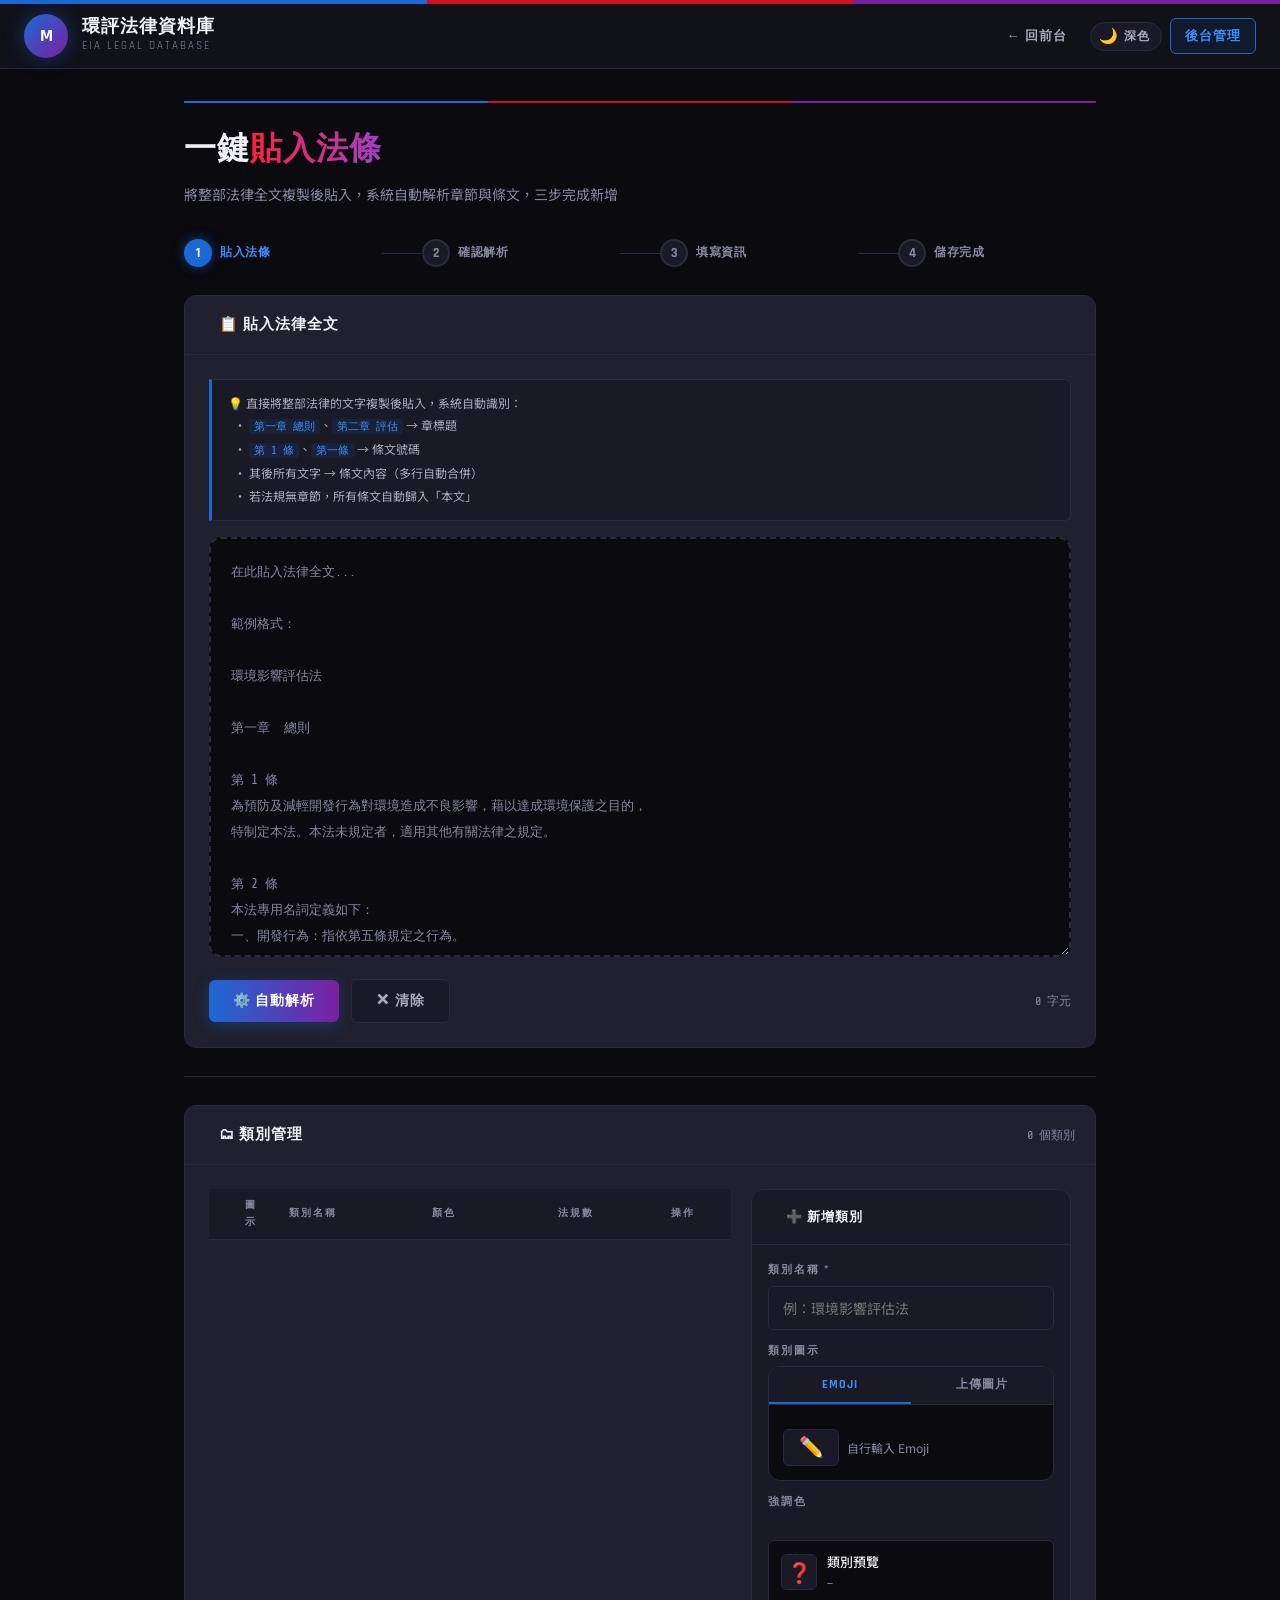
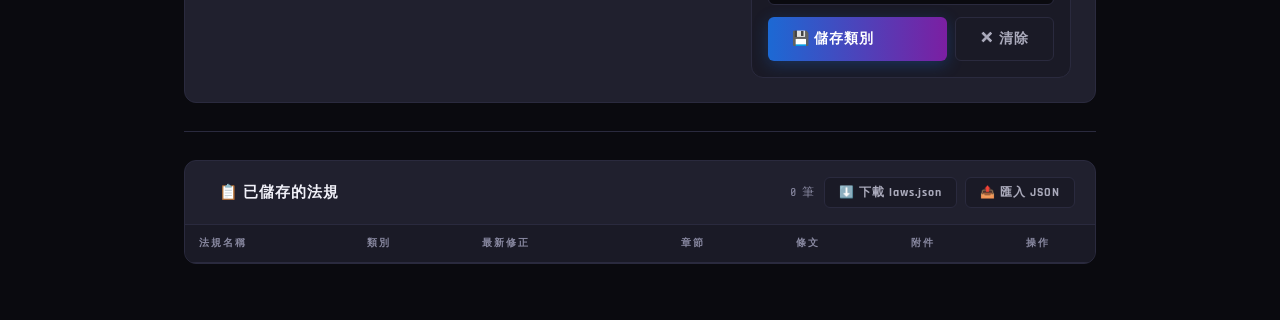
==== admin.html @ 0a5c78fb "Update admin.html" ====
<!DOCTYPE html>
<html lang="zh-TW">
<head>
  <meta charset="UTF-8" />
  <meta name="viewport" content="width=device-width, initial-scale=1.0" />
  <title>後台管理 | 環評法律資料庫</title>
  <link rel="stylesheet" href="style.css" />
  <style>
    .paste-zone textarea {
      width: 100%;
      min-height: 420px;
      background: var(--m-black);
      border: 2px dashed var(--m-border);
      border-radius: var(--radius-lg);
      padding: 20px;
      color: var(--m-white);
      font-family: var(--font-mono);
      font-size: 13px;
      line-height: 1.8;
      resize: vertical;
      outline: none;
      transition: border-color 0.2s, box-shadow 0.2s;
    }
    .paste-zone textarea:focus {
      border-color: var(--m-blue);
      border-style: solid;
      box-shadow: 0 0 0 4px rgba(28,105,212,0.1);
    }
    .paste-zone textarea::placeholder { color: var(--m-grey); line-height: 2; }

    .parse-preview {
      background: var(--m-black);
      border: 1px solid var(--m-border);
      border-radius: var(--radius-lg);
      overflow: hidden;
    }
    .preview-header {
      background: var(--m-surface);
      padding: 12px 18px;
      display: flex;
      align-items: center;
      gap: 10px;
      border-bottom: 1px solid var(--m-border);
      flex-wrap: wrap;
    }
    .preview-title {
      font-family: var(--font-display);
      font-size: 13px;
      font-weight: 700;
      letter-spacing: 1px;
      text-transform: uppercase;
      color: var(--m-grey);
    }
    .preview-stats {
      display: flex;
      gap: 16px;
      margin-left: auto;
      font-family: var(--font-mono);
      font-size: 11px;
    }
    .preview-stat { display: flex; align-items: center; gap: 5px; color: var(--m-grey); }
    .preview-stat strong { color: var(--m-white); }
    .preview-body { max-height: 480px; overflow-y: auto; padding: 16px 18px; }
    .preview-chapter { margin-bottom: 20px; }
    .preview-chapter-title {
      font-family: var(--font-display);
      font-size: 13px;
      font-weight: 700;
      color: var(--m-blue-lt);
      letter-spacing: 1px;
      margin-bottom: 10px;
      display: flex;
      align-items: center;
      gap: 8px;
    }
    .preview-chapter-title::after { content:''; flex:1; height:1px; background:var(--m-border); }
    .preview-article {
      display: flex;
      gap: 10px;
      padding: 8px 12px;
      border-radius: var(--radius);
      margin-bottom: 4px;
      background: var(--m-surface);
      border: 1px solid var(--m-border);
    }
    .preview-art-num {
      font-family: var(--font-mono);
      font-size: 11px;
      color: var(--m-blue-lt);
      min-width: 60px;
      padding-top: 2px;
      flex-shrink: 0;
    }
    .preview-art-content {
      font-size: 12px;
      color: var(--m-grey-lt);
      line-height: 1.7;
      white-space: pre-line;
      display: -webkit-box;
      -webkit-line-clamp: 3;
      -webkit-box-orient: vertical;
      overflow: hidden;
    }

    /* Steps */
    .step-indicator { display:flex; align-items:center; margin-bottom:28px; }
    .step { display:flex; align-items:center; gap:8px; flex:1; }
    .step-num {
      width:28px; height:28px; border-radius:50%;
      background:var(--m-surface); border:2px solid var(--m-border);
      display:flex; align-items:center; justify-content:center;
      font-family:var(--font-display); font-size:13px; font-weight:700;
      color:var(--m-grey); flex-shrink:0; transition:all 0.2s;
    }
    .step.active .step-num { background:var(--m-blue); border-color:var(--m-blue); color:#fff; box-shadow:0 0 12px rgba(28,105,212,0.5); }
    .step.done   .step-num { background:rgba(28,212,80,0.15); border-color:#30E060; color:#30E060; }
    .step-label  { font-family:var(--font-display); font-size:12px; font-weight:600; color:var(--m-grey); letter-spacing:0.5px; }
    .step.active .step-label { color:var(--m-blue-lt); }
    .step.done   .step-label { color:#30E060; }
    .step-line   { flex:1; height:1px; background:var(--m-border); max-width:40px; }

    /* Meta form grid */
    .meta-grid { display:grid; grid-template-columns:1fr 1fr 1fr; gap:14px; margin-bottom:14px; }
    .meta-grid-2 { display:grid; grid-template-columns:2fr 1fr; gap:14px; margin-bottom:18px; }

    /* Parse hint */
    .parse-hint {
      background:var(--m-surface);
      border:1px solid var(--m-border);
      border-left:3px solid var(--m-blue);
      border-radius: 0 var(--radius) var(--radius) 0;
      padding:12px 16px;
      font-size:12px;
      color:var(--m-grey-lt);
      line-height:1.9;
      margin-bottom:16px;
    }
    .parse-hint code {
      font-family:var(--font-mono);
      color:var(--m-blue-lt);
      background:rgba(28,105,212,0.1);
      padding:1px 5px; border-radius:3px; font-size:11px;
    }
    .action-row { display:flex; align-items:center; gap:12px; margin-top:16px; flex-wrap:wrap; }
    .divider { height:1px; background:var(--m-border); margin:28px 0; }

    /* Laws table */
    .laws-table { width:100%; border-collapse:collapse; }
    .laws-table th {
      font-family:var(--font-display); font-size:10px; font-weight:700;
      letter-spacing:2px; text-transform:uppercase; color:var(--m-grey);
      padding:10px 14px; text-align:left;
      border-bottom:1px solid var(--m-border); background:var(--m-surface);
    }
    .laws-table td { padding:12px 14px; border-bottom:1px solid var(--m-border); vertical-align:middle; font-size:13px; }
    .laws-table tr:last-child td { border-bottom:none; }
    .laws-table tr:hover td { background:var(--m-surface); }
    .td-title { color:var(--m-white); font-weight:500; }
    .td-cat   { font-size:11px; font-family:var(--font-mono); color:var(--m-grey); }
    .td-date  { font-size:11px; font-family:var(--font-mono); color:var(--m-grey); white-space:nowrap; }
    .td-count { font-family:var(--font-mono); font-size:12px; color:var(--m-grey-lt); text-align:center; }
    .td-actions { white-space:nowrap; }
    .no-data-row td { text-align:center; padding:40px; color:var(--m-grey); }

    @media (max-width:700px) {
      .meta-grid   { grid-template-columns:1fr; }
      .meta-grid-2 { grid-template-columns:1fr; }
      .step-line   { display:none; }
    }

    /* ── Category Manager ── */
    .cat-manager-grid {
      display: grid;
      grid-template-columns: 1fr 320px;
      gap: 20px;
      align-items: start;
    }
    @media (max-width:800px) { .cat-manager-grid { grid-template-columns:1fr; } }

    .cat-list-table { width:100%; border-collapse:collapse; }
    .cat-list-table th {
      font-family:var(--font-display); font-size:10px; font-weight:700;
      letter-spacing:2px; text-transform:uppercase; color:var(--m-grey);
      padding:8px 12px; text-align:left;
      border-bottom:1px solid var(--m-border); background:var(--m-surface);
    }
    .cat-list-table td { padding:10px 12px; border-bottom:1px solid var(--m-border); vertical-align:middle; font-size:13px; }
    .cat-list-table tr:last-child td { border-bottom:none; }
    .cat-list-table tr:hover td { background:var(--m-surface); }
    .cat-list-table tr.editing td { background:rgba(28,105,212,0.06); }

    .cat-icon-cell { width:44px; text-align:center; }
    .cat-icon-preview {
      width: 36px; height: 36px;
      border-radius: var(--radius);
      display: flex; align-items: center; justify-content: center;
      font-size: 20px;
      background: var(--m-surface);
      border: 1px solid var(--m-border);
      overflow: hidden;
    }
    .cat-icon-preview img { width:100%; height:100%; object-fit:cover; border-radius:4px; }

    .color-dot {
      display: inline-block;
      width: 10px; height: 10px;
      border-radius: 50%;
      margin-right: 5px;
      vertical-align: middle;
    }

    /* ── Icon Picker Panel ── */
    .icon-picker {
      border: 1px solid var(--m-border);
      border-radius: var(--radius-lg);
      overflow: hidden;
      background: var(--m-black);
    }
    .icon-picker-tabs {
      display: flex;
      border-bottom: 1px solid var(--m-border);
      background: var(--m-surface);
    }
    .ipt {
      flex: 1; padding: 9px 12px;
      font-family:var(--font-display); font-size:12px; font-weight:700;
      letter-spacing:1px; text-transform:uppercase;
      color:var(--m-grey); background:none; border:none; cursor:pointer;
      border-bottom: 2px solid transparent; transition: all 0.15s;
    }
    .ipt.active { color:var(--m-blue-lt); border-bottom-color:var(--m-blue); }
    .ipt:hover  { color:var(--m-white); }

    .icon-tab-content { padding: 14px; }
    .icon-tab-content.hidden { display:none; }

    /* Emoji quick picks */
    .emoji-grid {
      display: flex; flex-wrap: wrap; gap: 6px; margin-bottom: 10px;
    }
    .emoji-btn {
      width: 34px; height: 34px;
      font-size: 18px; border-radius: var(--radius);
      background: var(--m-surface); border: 1px solid var(--m-border);
      cursor: pointer; display:flex; align-items:center; justify-content:center;
      transition: all 0.15s;
    }
    .emoji-btn:hover  { border-color:var(--m-blue); background:rgba(28,105,212,0.08); }
    .emoji-btn.active { border-color:var(--m-blue-lt); background:rgba(28,105,212,0.18); }

    .emoji-custom-row {
      display: flex; gap: 8px; align-items: center; margin-top: 8px;
    }
    .emoji-input {
      width: 56px; text-align:center; font-size: 20px;
      background:var(--m-surface); border:1px solid var(--m-border);
      border-radius:var(--radius); padding:6px 4px;
      color:var(--m-white); outline:none;
      transition: border-color 0.15s;
    }
    .emoji-input:focus { border-color:var(--m-blue); }

    /* Image upload */
    .img-upload-zone {
      border: 2px dashed var(--m-border); border-radius: var(--radius);
      padding: 16px; text-align:center; cursor:pointer;
      transition: all 0.15s; position:relative;
      background: var(--m-surface);
    }
    .img-upload-zone:hover, .img-upload-zone.dragover {
      border-color:var(--m-blue); background:rgba(28,105,212,0.05);
    }
    .img-upload-zone input { position:absolute;inset:0;opacity:0;cursor:pointer;width:100%;height:100%; }
    .img-upload-zone .uz-icon { font-size:24px; margin-bottom:4px; }
    .img-upload-zone .uz-text { font-size:12px; color:var(--m-grey); }
    .img-preview-wrap {
      position:relative; display:inline-block; margin-top:8px;
    }
    .img-preview-thumb {
      width:56px; height:56px; border-radius:var(--radius);
      object-fit:cover; border:1px solid var(--m-border); display:block;
    }
    .img-preview-clear {
      position:absolute; top:-6px; right:-6px;
      width:18px; height:18px; border-radius:50%;
      background:var(--m-red); color:#fff; border:none;
      font-size:10px; cursor:pointer; display:flex;
      align-items:center; justify-content:center; line-height:1;
    }

    /* Color swatches */
    .color-swatches {
      display: flex; flex-wrap:wrap; gap: 8px; margin-top: 10px;
    }
    .color-swatch {
      width: 28px; height: 28px; border-radius: 50%;
      border: 2px solid transparent; cursor: pointer;
      transition: all 0.15s; position:relative;
    }
    .color-swatch.active {
      border-color: var(--m-white);
      box-shadow: 0 0 0 2px var(--m-blue);
    }
    .color-swatch:hover { transform:scale(1.15); }

    .cat-form-inline {
      display: flex; flex-direction:column; gap:12px;
    }
    .drag-handle {
      color:var(--m-grey); cursor:grab; padding:0 4px; font-size:16px; user-select:none;
    }
    .drag-handle:active { cursor:grabbing; }
  </style>
</head>
<body>

<!-- ══════ HEADER ══════ -->
<header class="site-header">
  <div class="m-stripe"></div>
  <div class="header-inner">
    <a href="index.html" class="logo">
      <div class="logo-badge">M</div>
      <div class="logo-text">
        <span class="logo-title">環評法律資料庫</span>
        <span class="logo-sub">EIA Legal Database</span>
      </div>
    </a>
    <nav class="header-nav">
      <a href="index.html" class="nav-link">← 回前台</a>

      <!-- 主題切換 -->
      <div style="position:relative;" id="themeWrap">
        <button class="theme-btn" onclick="toggleThemeMenu()" id="themeBtn">
          <span class="theme-icon">🌙</span>
          <span>深色</span>
        </button>
        <div class="theme-menu" id="themeMenu">
          <div class="theme-menu-header">顯示主題</div>
          <div class="theme-menu-item" id="tmi-auto" onclick="setThemeMode('auto')">
            <span class="tmi-icon">🌤</span>
            <div class="tmi-info"><div class="tmi-label">自動（台中日照）</div><div class="tmi-sub" id="tmiAutoSub">依日出日落自動切換</div></div>
            <span class="tmi-check">✓</span>
          </div>
          <div class="theme-menu-item" id="tmi-light" onclick="setThemeMode('light')">
            <span class="tmi-icon">☀️</span>
            <div class="tmi-info"><div class="tmi-label">淡色模式</div><div class="tmi-sub">白底深字</div></div>
            <span class="tmi-check">✓</span>
          </div>
          <div class="theme-menu-item active" id="tmi-dark" onclick="setThemeMode('dark')">
            <span class="tmi-icon">🌙</span>
            <div class="tmi-info"><div class="tmi-label">深色模式</div><div class="tmi-sub">BMW M Power 風格</div></div>
            <span class="tmi-check">✓</span>
          </div>
        </div>
      </div>

      <a href="admin.html" class="nav-link active">後台管理</a>
    </nav>
  </div>
</header>

<!-- ══════ MAIN ══════ -->
<div class="admin-layout">

  <div class="admin-header-section">
    <div class="m-stripe-thin" style="margin-bottom:20px;"></div>
    <h1 class="admin-page-title">一鍵<span>貼入法條</span></h1>
    <p class="admin-page-sub">將整部法律全文複製後貼入，系統自動解析章節與條文，三步完成新增</p>
  </div>

  <!-- Step Indicator -->
  <div class="step-indicator">
    <div class="step active" id="step1"><div class="step-num">1</div><div class="step-label">貼入法條</div></div>
    <div class="step-line"></div>
    <div class="step" id="step2"><div class="step-num">2</div><div class="step-label">確認解析</div></div>
    <div class="step-line"></div>
    <div class="step" id="step3"><div class="step-num">3</div><div class="step-label">填寫資訊</div></div>
    <div class="step-line"></div>
    <div class="step" id="step4"><div class="step-num">4</div><div class="step-label">儲存完成</div></div>
  </div>

  <!-- ── CARD 1：貼入 ── -->
  <div class="form-card" id="cardPaste">
    <div class="form-card-header">
      <div class="m-stripe-vert"></div>
      <span class="form-card-title">📋 貼入法律全文</span>
    </div>
    <div class="form-card-body">

      <div class="parse-hint">
        💡 直接將整部法律的文字複製後貼入，系統自動識別：<br>
        &nbsp;&nbsp;• <code>第一章 總則</code>、<code>第二章 評估</code> → 章標題<br>
        &nbsp;&nbsp;• <code>第 1 條</code>、<code>第一條</code> → 條文號碼<br>
        &nbsp;&nbsp;• 其後所有文字 → 條文內容（多行自動合併）<br>
        &nbsp;&nbsp;• 若法規無章節，所有條文自動歸入「本文」
      </div>

      <div class="paste-zone">
        <textarea id="pasteArea"
          placeholder="在此貼入法律全文...

範例格式：

環境影響評估法

第一章  總則

第 1 條
為預防及減輕開發行為對環境造成不良影響，藉以達成環境保護之目的，
特制定本法。本法未規定者，適用其他有關法律之規定。

第 2 條
本法專用名詞定義如下：
一、開發行為：指依第五條規定之行為。
二、環境影響評估：指開發行為或政府政策對環境...

第二章  評估、審查及監督

第 3 條
各級政府及目的事業主管機關在該管轄範圍內，應推動落實環境影響評估工作。
"></textarea>
      </div>

      <div class="action-row">
        <button class="btn btn-primary" onclick="parseContent()">⚙️ 自動解析</button>
        <button class="btn btn-secondary" onclick="clearPaste()">✕ 清除</button>
        <span id="charCount" style="margin-left:auto;font-family:var(--font-mono);font-size:12px;color:var(--m-grey);">0 字元</span>
      </div>
    </div>
  </div>

  <!-- ── CARD 2：預覽 ── -->
  <div class="form-card" id="cardPreview" style="display:none;">
    <div class="form-card-header">
      <div class="m-stripe-vert"></div>
      <span class="form-card-title">🔍 解析結果預覽</span>
    </div>
    <div class="form-card-body">
      <div class="parse-preview">
        <div class="preview-header">
          <span class="preview-title">解析結果</span>
          <div class="preview-stats">
            <div class="preview-stat">章節 <strong id="statChapters">0</strong></div>
            <div class="preview-stat">條文 <strong id="statArticlesP">0</strong></div>
            <div class="preview-stat">字數 <strong id="statChars">0</strong></div>
          </div>
        </div>
        <div class="preview-body" id="previewBody"></div>
      </div>
      <div class="action-row">
        <button class="btn btn-primary" onclick="goToMeta()">✅ 確認，填寫資訊 →</button>
        <button class="btn btn-secondary" onclick="backToPaste()">← 重新貼入</button>
      </div>
    </div>
  </div>

  <!-- ── CARD 3：資訊 ── -->
  <div class="form-card" id="cardMeta" style="display:none;">
    <div class="form-card-header">
      <div class="m-stripe-vert"></div>
      <span class="form-card-title" id="metaCardTitle">📝 填寫法規資訊</span>
    </div>
    <div class="form-card-body">

      <div class="form-group" style="margin-bottom:14px;">
        <label class="form-label">法規名稱 *</label>
        <input type="text" id="fTitle" class="form-input" placeholder="例：環境影響評估法" />
      </div>

      <div class="meta-grid">
        <div class="form-group">
          <label class="form-label">法規類別 *</label>
          <select id="fCategory" class="form-select">
            <option value="">請選擇類別</option>
          </select>
        </div>
        <div class="form-group">
          <label class="form-label">現行狀態</label>
          <select id="fStatus" class="form-select">
            <option value="現行">現行</option>
            <option value="廢止">廢止</option>
            <option value="草案">草案</option>
          </select>
        </div>
        <div class="form-group">
          <label class="form-label">最新修正日期</label>
          <input type="text" id="fLastAmended" class="form-input" placeholder="例：112年5月10日" />
        </div>
      </div>

      <div class="meta-grid-2">
        <div class="form-group">
          <label class="form-label">法規字號 / 制定日期</label>
          <input type="text" id="fLawNumber" class="form-input" placeholder="例：中華民國 83 年 12 月 30 日" />
        </div>
        <div class="form-group">
          <label class="form-label">主管機關</label>
          <input type="text" id="fAuthority" class="form-input" placeholder="例：環境部" />
        </div>
      </div>

      <div class="form-group">
        <label class="form-label">法規摘要（選填，留空則自動取第一條）</label>
        <textarea id="fSummary" class="form-textarea" rows="2" placeholder="簡述立法目的或重點..."></textarea>
      </div>

      <!-- ── Attachments ── -->
      <div style="margin-top:20px;">
        <div class="form-card-header" style="margin:0 -24px 14px;padding-left:24px;">
          <div class="m-stripe-vert"></div>
          <span class="form-card-title">📎 上傳附件</span>
          <span style="margin-left:auto;font-size:11px;color:var(--m-grey);font-family:var(--font-mono);">PDF、Word、圖片等，單檔上限 8MB</span>
        </div>

        <div class="upload-dropzone" id="dropzone"
          ondragover="onDragOver(event)" ondragleave="onDragLeave(event)" ondrop="onDrop(event)">
          <input type="file" id="fileInput" multiple
            accept=".pdf,.doc,.docx,.xls,.xlsx,.ppt,.pptx,.jpg,.jpeg,.png,.gif,.webp,.zip,.txt,.csv"
            onchange="onFileChange(event)" />
          <div class="upload-drop-icon">📂</div>
          <div class="upload-drop-title">拖放檔案到此，或點擊選擇</div>
          <div class="upload-drop-sub">支援 <code>PDF</code> <code>Word</code> <code>Excel</code> <code>PPT</code> <code>圖片</code> <code>ZIP</code> 等格式</div>
        </div>
        <div class="upload-progress" id="uploadProgress">
          <div class="upload-progress-bar" id="uploadProgressBar"></div>
        </div>

        <div class="attach-list" id="attachList"></div>
      </div>

      <div class="action-row" style="border-top:1px solid var(--m-border);padding-top:20px;margin-top:20px;">
        <button class="btn btn-primary" onclick="saveLaw()">💾 儲存至資料庫</button>
        <button class="btn btn-secondary" onclick="backToPreview()">← 回預覽</button>
      </div>
    </div>
  </div>

  <!-- ══════ CATEGORY MANAGER ══════ -->
  <div class="divider"></div>

  <div class="form-card">
    <div class="form-card-header" style="flex-wrap:wrap;gap:10px;">
      <div class="m-stripe-vert"></div>
      <span class="form-card-title" style="font-family:var(--font-display);font-size:15px;font-weight:700;letter-spacing:1px;text-transform:uppercase;">🗂 類別管理</span>
      <span id="catCount" style="margin-left:auto;font-size:12px;color:var(--m-grey);font-family:var(--font-mono);">0 個類別</span>
    </div>
    <div class="form-card-body">
      <div class="cat-manager-grid">

        <!-- 左：類別清單 -->
        <div>
          <div style="overflow-x:auto;">
            <table class="cat-list-table" id="catTable">
              <thead>
                <tr>
                  <th style="width:20px;"></th>
                  <th style="width:44px;">圖示</th>
                  <th>類別名稱</th>
                  <th>顏色</th>
                  <th style="text-align:center;">法規數</th>
                  <th style="text-align:center;">操作</th>
                </tr>
              </thead>
              <tbody id="catTbody"></tbody>
            </table>
          </div>
        </div>

        <!-- 右：新增 / 編輯表單 -->
        <div>
          <div class="form-card" style="margin:0;background:var(--m-surface);">
            <div class="form-card-header">
              <div class="m-stripe-vert"></div>
              <span class="form-card-title" style="font-size:13px;" id="catFormTitle">➕ 新增類別</span>
            </div>
            <div class="form-card-body" style="padding:16px;">
              <div class="cat-form-inline">

                <!-- 名稱 -->
                <div class="form-group">
                  <label class="form-label">類別名稱 *</label>
                  <input type="text" id="cName" class="form-input" placeholder="例：環境影響評估法" />
                </div>

                <!-- 圖示選擇器 -->
                <div class="form-group">
                  <label class="form-label">類別圖示</label>
                  <div class="icon-picker">
                    <div class="icon-picker-tabs">
                      <button class="ipt active" onclick="switchIconTab('emoji')">Emoji</button>
                      <button class="ipt"        onclick="switchIconTab('image')">上傳圖片</button>
                    </div>

                    <!-- Emoji Tab -->
                    <div class="icon-tab-content" id="tabEmoji">
                      <div class="emoji-grid" id="emojiGrid"></div>
                      <div class="emoji-custom-row">
                        <input type="text" id="emojiCustom" class="emoji-input"
                          maxlength="4" placeholder="✏️"
                          oninput="onCustomEmoji()" />
                        <span style="font-size:12px;color:var(--m-grey);">自行輸入 Emoji</span>
                      </div>
                    </div>

                    <!-- Image Tab -->
                    <div class="icon-tab-content hidden" id="tabImage">
                      <div class="img-upload-zone" id="catImgZone"
                        ondragover="catImgDragOver(event)" ondragleave="catImgDragLeave()"
                        ondrop="catImgDrop(event)">
                        <input type="file" accept="image/*" onchange="catImgChange(event)" />
                        <div class="uz-icon">🖼️</div>
                        <div class="uz-text">點擊或拖放圖片<br>建議正方形，PNG/JPG</div>
                      </div>
                      <div id="catImgPreview" style="text-align:center;"></div>
                    </div>
                  </div>
                </div>

                <!-- 顏色 -->
                <div class="form-group">
                  <label class="form-label">強調色</label>
                  <div class="color-swatches" id="colorSwatches"></div>
                </div>

                <!-- 預覽 -->
                <div style="display:flex;align-items:center;gap:10px;padding:10px 12px;background:var(--m-black);border-radius:var(--radius);border:1px solid var(--m-border);">
                  <div class="cat-icon-preview" id="catPreviewIcon">❓</div>
                  <div>
                    <div style="font-size:13px;font-weight:500;color:var(--m-white);" id="catPreviewName">類別預覽</div>
                    <div style="font-size:11px;font-family:var(--font-mono);color:var(--m-grey);margin-top:2px;" id="catPreviewColor">—</div>
                  </div>
                </div>

                <!-- 按鈕 -->
                <div style="display:flex;gap:8px;">
                  <button class="btn btn-primary" style="flex:1;" onclick="saveCat()">💾 儲存類別</button>
                  <button class="btn btn-secondary" id="catCancelBtn" onclick="resetCatForm()">✕ 清除</button>
                </div>
              </div>
            </div>
          </div>
        </div>

      </div>
    </div>
  </div>

  <!-- ══════ LAW LIST ══════ -->
  <div class="divider"></div>

  <div class="form-card">
    <div class="form-card-header" style="flex-wrap:wrap;gap:10px;">
      <div class="m-stripe-vert"></div>
      <span class="form-card-title" style="font-family:var(--font-display);font-size:15px;font-weight:700;letter-spacing:1px;text-transform:uppercase;">📋 已儲存的法規</span>
      <span id="lawCount" style="margin-left:auto;font-size:12px;color:var(--m-grey);font-family:var(--font-mono);">0 筆</span>
      <div style="display:flex;gap:8px;flex-wrap:wrap;">
        <button class="btn btn-secondary" style="padding:6px 14px;font-size:12px;" onclick="downloadJSON()">⬇️ 下載 laws.json</button>
        <button class="btn btn-secondary" style="padding:6px 14px;font-size:12px;" onclick="toggleImport()">📤 匯入 JSON</button>
      </div>
    </div>

    <div id="importArea" style="display:none;padding:16px 20px;border-bottom:1px solid var(--m-border);background:var(--m-surface);">
      <label class="form-label" style="display:block;margin-bottom:8px;">貼入 laws.json 內容（將覆蓋所有現有資料）</label>
      <textarea id="importText" class="form-textarea" rows="5" placeholder="貼入 JSON 內容..."></textarea>
      <div style="display:flex;gap:10px;margin-top:10px;">
        <button class="btn btn-danger" onclick="importJSON()">⚠️ 確認匯入（覆蓋）</button>
        <button class="btn btn-secondary" onclick="toggleImport()">取消</button>
      </div>
    </div>

    <div style="overflow-x:auto;">
      <table class="laws-table">
        <thead>
          <tr>
            <th>法規名稱</th>
            <th>類別</th>
            <th>最新修正</th>
            <th style="text-align:center;">章節</th>
            <th style="text-align:center;">條文</th>
            <th style="text-align:center;">附件</th>
            <th style="text-align:center;">操作</th>
          </tr>
        </thead>
        <tbody id="lawsTbody"></tbody>
      </table>
    </div>
  </div>

</div><!-- /admin-layout -->

<div class="toast" id="toast">
  <span class="toast-icon" id="toastIcon">✅</span>
  <span id="toastMsg">已儲存</span>
</div>

<script>
// ══════════════════════════════
// THEME (同步 index.html 邏輯)
// ══════════════════════════════
const TAICHUNG_LAT = 24.1477, TAICHUNG_LNG = 120.6736;
let themeMode  = localStorage.getItem('eia-theme') || 'dark';
let sunriseMin = 360, sunsetMin = 1080;

function applyTheme(mode) {
  const nowMin = new Date().getHours() * 60 + new Date().getMinutes();
  const isDark = mode === 'dark' || (mode === 'auto' && (nowMin < sunriseMin || nowMin >= sunsetMin));
  document.documentElement.setAttribute('data-theme', isDark ? 'dark' : 'light');
  document.getElementById('themeBtn').innerHTML =
    mode === 'auto'
      ? `<span class="theme-icon">${isDark?'🌙':'☀️'}</span><span class="theme-auto-dot"></span><span>自動</span>`
      : `<span class="theme-icon">${mode==='dark'?'🌙':'☀️'}</span><span>${mode==='dark'?'深色':'淡色'}</span>`;
  ['auto','light','dark'].forEach(m => {
    const el = document.getElementById('tmi-'+m);
    if (el) el.classList.toggle('active', m === mode);
  });
}
function setThemeMode(mode) {
  themeMode = mode; localStorage.setItem('eia-theme', mode);
  applyTheme(mode); closeThemeMenu();
  if (mode === 'auto') fetchSunTimes();
}
function toggleThemeMenu() { document.getElementById('themeMenu').classList.toggle('open'); }
function closeThemeMenu()  { document.getElementById('themeMenu').classList.remove('open'); }
document.addEventListener('click', e => {
  const wrap = document.getElementById('themeWrap');
  if (wrap && !wrap.contains(e.target)) closeThemeMenu();
});
async function fetchSunTimes() {
  try {
    const today = new Date().toISOString().slice(0,10);
    const url = `https://api.open-meteo.com/v1/forecast?latitude=${TAICHUNG_LAT}&longitude=${TAICHUNG_LNG}&daily=sunrise,sunset&timezone=Asia%2FTaipei&start_date=${today}&end_date=${today}`;
    const data = await (await fetch(url)).json();
    const r = new Date(data.daily.sunrise[0]), s = new Date(data.daily.sunset[0]);
    sunriseMin = r.getHours()*60+r.getMinutes(); sunsetMin = s.getHours()*60+s.getMinutes();
    const fmt = d => d.toLocaleTimeString('zh-TW',{hour:'2-digit',minute:'2-digit',hour12:false});
    const sub = document.getElementById('tmiAutoSub');
    if (sub) sub.textContent = `日出 ${fmt(r)} · 日落 ${fmt(s)}`;
    if (themeMode==='auto') applyTheme('auto');
    setInterval(() => { if(themeMode==='auto') applyTheme('auto'); }, 60000);
  } catch(_) {}
}
function initTheme() {
  applyTheme(themeMode);
  if (themeMode==='auto') fetchSunTimes();
}
initTheme();

// ── State ──
let DB = { categories: [], laws: [] };
let parsedChapters = [];
let editingId      = null;
let pendingAttachments = []; // [{id, name, type, size, dataKey, data}]

// ── Init ──
async function init() {
  try {
    const res = await fetch('laws.json');
    if (res.ok) DB = await res.json();
  } catch(_) {}
  const saved = localStorage.getItem('eia-db');
  if (saved) { try { DB = JSON.parse(saved); } catch(_) {} }
  // 預設類別清單（含新增項目）
  const DEFAULT_CATS = [
    { id:'eia-main',        name:'環境影響評估法',                           icon:'⚖️',  color:'blue'   },
    { id:'eia-enforcement', name:'環境影響評估法施行細則',                    icon:'📋',  color:'red'    },
    { id:'pollution',       name:'開發行為應實施環境影響評估細目及範圍認定標準', icon:'🏭',  color:'purple' },
    { id:'nature',          name:'開發行為環境影響評估作業準則',               icon:'🌿',  color:'blue'   },
    { id:'water',           name:'水資源相關法規',                            icon:'💧',  color:'red'    },
    { id:'air',             name:'空氣品質相關法規',                          icon:'🌬️', color:'purple' },
    { id:'waste',           name:'廢棄物相關法規',                            icon:'🗑️', color:'green'  },
    { id:'noise',           name:'噪音污染相關法規',                          icon:'🔊',  color:'orange' },
  ];
  if (!DB.categories?.length) {
    // 完全沒有類別 → 直接套用預設
    DB.categories = DEFAULT_CATS;
  } else {
    // 有舊資料 → 把缺少的新類別補進去，不覆蓋已有的
    const existingIds = new Set(DB.categories.map(c => c.id));
    DEFAULT_CATS.forEach(cat => {
      if (!existingIds.has(cat.id)) DB.categories.push(cat);
    });
  }
  saveDB(); // 把更新後的類別同步回 localStorage

  // 格式正規化：補上所有類別缺少的 iconType / iconData 欄位
  normalizeCats();

  populateCatSelect();
  renderTable();
  initCatManager();
  document.getElementById('cName').addEventListener('input', updateCatPreview);
  document.getElementById('pasteArea').addEventListener('input', () => {
    document.getElementById('charCount').textContent =
      document.getElementById('pasteArea').value.length.toLocaleString() + ' 字元';
  });
}

function normalizeCats() {
  // 讓每個類別都有 iconType / iconData，舊資料補上預設值
  DB.categories = DB.categories.map(c => ({
    ...c,
    iconType: c.iconType || 'emoji',
    iconData: c.iconData || c.icon || '📁',
  }));
  saveDB();
}

function populateCatSelect() {
  const sel = document.getElementById('fCategory');
  sel.innerHTML = '<option value="">請選擇類別</option>';
  DB.categories.forEach(c => {
    const o = document.createElement('option');
    o.value = c.id;
    // 下拉只能顯示文字，圖片類別就顯示名稱（無圖示前綴）
    const prefix = c.iconType === 'image' ? '🖼 ' : (c.icon || c.iconData || '');
    o.textContent = prefix + ' ' + c.name;
    sel.appendChild(o);
  });
}

// ── Steps ──
function setStep(n) {
  [1,2,3,4].forEach(i => {
    const el  = document.getElementById('step' + i);
    const num = el.querySelector('.step-num');
    el.className = 'step' + (i===n?' active': i<n?' done':'');
    num.textContent = i < n ? '✓' : i;
  });
}

// ── Parse ──
function parseContent() {
  const raw = document.getElementById('pasteArea').value.trim();
  if (!raw) { showToast('⚠️','請先貼入法條內容',true); return; }

  const reChapter = /^第\s*[零一二三四五六七八九十百千]+\s*章\s*.{0,50}$/;
  const reArticle = /^第\s*([零一二三四五六七八九十百千\d]+(?:[-之]\d+)?)\s*條/;

  const lines = raw.split(/\r?\n/);
  const chapters = [];
  let curChapter = null, curArticle = null;

  function flushArt() {
    if (curArticle && curChapter) {
      curArticle.content = curArticle.content.join('\n').trim();
      curChapter.articles.push(curArticle);
      curArticle = null;
    }
  }
  function flushCh() {
    flushArt();
    if (curChapter) { chapters.push(curChapter); curChapter = null; }
  }
  function ensureCh() {
    if (!curChapter) curChapter = { title:'本文', articles:[] };
  }

  let detectedTitle = '', titleIdx = -1;
  for (let i = 0; i < Math.min(lines.length, 6); i++) {
    const l = lines[i].trim();
    if (l && !reChapter.test(l) && !reArticle.test(l) && l.length < 40) {
      detectedTitle = l; titleIdx = i; break;
    }
  }

  lines.forEach((rawLine, idx) => {
    const line = rawLine.trim();
    if (!line || idx === titleIdx) return;
    if (reChapter.test(line)) { flushCh(); curChapter = { title: line, articles: [] }; return; }
    if (reArticle.test(line)) {
      flushArt(); ensureCh();
      const m = line.match(/^(第\s*[^\s條]+\s*條)/);
      curArticle = { number: m ? m[1].trim() : line, content: [] };
      const rest = line.replace(/^第\s*[^\s條]+\s*條\s*/, '').trim();
      if (rest) curArticle.content.push(rest);
      return;
    }
    if (curArticle) curArticle.content.push(line);
    else if (curChapter?.articles.length)
      curChapter.articles[curChapter.articles.length - 1].content += '\n' + line;
  });
  flushCh();

  if (!chapters.length || chapters.every(c => !c.articles.length)) {
    showToast('⚠️','未能識別任何條文，請確認格式',true); return;
  }

  parsedChapters = chapters;
  if (detectedTitle && !document.getElementById('fTitle').value)
    document.getElementById('fTitle').value = detectedTitle;

  renderPreview(chapters);
  show('cardPreview'); setStep(2);
  document.getElementById('cardPreview').scrollIntoView({ behavior:'smooth', block:'start' });
}

function renderPreview(chapters) {
  let totalArt = 0, html = '';
  chapters.forEach(ch => {
    totalArt += ch.articles.length;
    html += `<div class="preview-chapter"><div class="preview-chapter-title">${esc(ch.title)}</div>`;
    ch.articles.forEach(a => {
      html += `<div class="preview-article">
        <div class="preview-art-num">${esc(a.number)}</div>
        <div class="preview-art-content">${esc(a.content)}</div>
      </div>`;
    });
    html += `</div>`;
  });
  document.getElementById('previewBody').innerHTML = html;
  document.getElementById('statChapters').textContent  = chapters.length;
  document.getElementById('statArticlesP').textContent = totalArt;
  document.getElementById('statChars').textContent =
    document.getElementById('pasteArea').value.length.toLocaleString();
}

// ── Navigation ──
function goToMeta()      { show('cardMeta');    setStep(3); scrollToCard('cardMeta'); }
function backToPaste()   { show('cardPaste');   setStep(1); scrollToCard('cardPaste'); }
function backToPreview() { show('cardPreview'); setStep(2); scrollToCard('cardPreview'); }
function show(id) {
  ['cardPaste','cardPreview','cardMeta'].forEach(c =>
    document.getElementById(c).style.display = c===id ? '' : 'none');
}
function scrollToCard(id) { document.getElementById(id).scrollIntoView({ behavior:'smooth', block:'start' }); }

// ══════════════════════════════
// ATTACHMENT UPLOAD
// ══════════════════════════════
const FILE_ICONS = {
  pdf:'📄', doc:'📝', docx:'📝', xls:'📊', xlsx:'📊',
  ppt:'📋', pptx:'📋', jpg:'🖼️', jpeg:'🖼️', png:'🖼️',
  gif:'🖼️', webp:'🖼️', zip:'🗜️', txt:'📃', csv:'📊',
};
const MAX_SIZE = 8 * 1024 * 1024; // 8 MB

function fileIcon(name) {
  const ext = name.split('.').pop().toLowerCase();
  return FILE_ICONS[ext] || '📎';
}
function formatSize(bytes) {
  if (!bytes) return '';
  if (bytes < 1024)       return bytes + ' B';
  if (bytes < 1048576)    return (bytes/1024).toFixed(1) + ' KB';
  return (bytes/1048576).toFixed(1) + ' MB';
}

function onDragOver(e) {
  e.preventDefault();
  document.getElementById('dropzone').classList.add('dragover');
}
function onDragLeave() {
  document.getElementById('dropzone').classList.remove('dragover');
}
function onDrop(e) {
  e.preventDefault();
  document.getElementById('dropzone').classList.remove('dragover');
  processFiles(Array.from(e.dataTransfer.files));
}
function onFileChange(e) {
  processFiles(Array.from(e.target.files));
  e.target.value = ''; // reset so same file can be re-added
}

function processFiles(files) {
  if (!files.length) return;
  const progress = document.getElementById('uploadProgress');
  const bar      = document.getElementById('uploadProgressBar');
  progress.style.display = 'block';
  let done = 0;

  files.forEach(file => {
    if (file.size > MAX_SIZE) {
      showToast('⚠️', `「${file.name}」超過 8MB 限制，已跳過`, true);
      done++;
      if (done === files.length) { setTimeout(() => progress.style.display='none', 600); }
      return;
    }
    const reader = new FileReader();
    reader.onload = e => {
      const data = e.target.result; // base64 data URL
      const attach = {
        id:      Date.now() + Math.random(),
        name:    file.name,
        type:    file.type || 'application/octet-stream',
        size:    file.size,
        dataKey: null,  // will be set on save
        data:    data,  // temporary, stored separately on save
      };
      pendingAttachments.push(attach);
      renderAttachList();
      done++;
      bar.style.width = (done / files.length * 100) + '%';
      if (done === files.length) {
        setTimeout(() => { progress.style.display='none'; bar.style.width='0%'; }, 600);
      }
    };
    reader.readAsDataURL(file);
  });
}

function renderAttachList() {
  const list = document.getElementById('attachList');
  if (!pendingAttachments.length) { list.innerHTML = ''; return; }
  list.innerHTML = '';
  pendingAttachments.forEach((a, i) => {
    const item = document.createElement('div');
    item.className = 'attach-item';
    item.innerHTML = `
      <span class="attach-type-icon">${fileIcon(a.name)}</span>
      <div class="attach-info">
        <div class="attach-name" title="${esc(a.name)}">${esc(a.name)}</div>
        <div class="attach-meta">${formatSize(a.size)} · ${a.type}</div>
      </div>
      <span class="attach-status ok">✓ 已載入</span>
      <button class="attach-del" onclick="removeAttach(${i})" title="移除">🗑</button>`;
    list.appendChild(item);
  });
}

function removeAttach(i) {
  pendingAttachments.splice(i, 1);
  renderAttachList();
}

// Load existing attachments when editing
function loadExistingAttachments(law) {
  pendingAttachments = [];
  (law.attachments || []).forEach(meta => {
    try {
      const data = localStorage.getItem(meta.dataKey);
      if (data) {
        pendingAttachments.push({
          id: meta.id, name: meta.name,
          type: meta.type, size: meta.size,
          dataKey: meta.dataKey, data
        });
      }
    } catch(_) {}
  });
  renderAttachList();
}

// ── Save ──
function saveLaw() {
  const title    = document.getElementById('fTitle').value.trim();
  const category = document.getElementById('fCategory').value;
  if (!title)    { showToast('⚠️','請填寫法規名稱',true); return; }
  if (!category) { showToast('⚠️','請選擇法規類別',true); return; }

  let summary = document.getElementById('fSummary').value.trim();
  if (!summary && parsedChapters[0]?.articles[0])
    summary = parsedChapters[0].articles[0].content.slice(0,80) + '…';

  const lawId = editingId || Date.now();

  // --- Save attachment files to localStorage ---
  // First, clean up old attachments if editing
  if (editingId) {
    const oldLaw = DB.laws.find(l => l.id === editingId);
    if (oldLaw?.attachments) {
      const keepKeys = new Set(pendingAttachments.map(a => a.dataKey).filter(Boolean));
      oldLaw.attachments.forEach(meta => {
        if (!keepKeys.has(meta.dataKey)) {
          try { localStorage.removeItem(meta.dataKey); } catch(_) {}
        }
      });
    }
  }

  const attachmentsMeta = [];
  pendingAttachments.forEach(a => {
    let dataKey = a.dataKey;
    if (!dataKey) {
      // New file — store data separately
      dataKey = `eia-file-${lawId}-${a.id}`;
      try { localStorage.setItem(dataKey, a.data); } catch(e) {
        showToast('⚠️', `附件「${a.name}」儲存失敗（空間不足）`, true);
        return;
      }
    }
    attachmentsMeta.push({ id: a.id, name: a.name, type: a.type, size: a.size, dataKey });
  });

  const law = {
    id: lawId, category, title, summary,
    lawNumber:   document.getElementById('fLawNumber').value.trim(),
    lastAmended: document.getElementById('fLastAmended').value.trim(),
    authority:   document.getElementById('fAuthority').value.trim(),
    status:      document.getElementById('fStatus').value,
    chapters:    parsedChapters,
    attachments: attachmentsMeta,
  };

  if (editingId) {
    const i = DB.laws.findIndex(l => l.id === editingId);
    if (i >= 0) DB.laws[i] = law; else DB.laws.push(law);
  } else {
    DB.laws.push(law);
  }

  saveDB(); renderTable(); setStep(4);
  showToast('✅', editingId ? `「${title}」已更新` : `「${title}」已新增`);
  editingId = null;
  setTimeout(resetAll, 2000);
}

// ── Edit ──
function editLaw(id) {
  const law = DB.laws.find(l => l.id === id);
  if (!law) return;
  editingId = id;
  parsedChapters = law.chapters || [];

  let raw = law.title + '\n\n';
  (law.chapters || []).forEach(ch => {
    raw += ch.title + '\n\n';
    ch.articles.forEach(a => { raw += a.number + '\n' + a.content + '\n\n'; });
  });
  document.getElementById('pasteArea').value     = raw.trim();
  document.getElementById('fTitle').value        = law.title || '';
  document.getElementById('fCategory').value     = law.category || '';
  document.getElementById('fStatus').value       = law.status || '現行';
  document.getElementById('fLawNumber').value    = law.lawNumber || '';
  document.getElementById('fLastAmended').value  = law.lastAmended || '';
  document.getElementById('fAuthority').value    = law.authority || '';
  document.getElementById('fSummary').value      = law.summary || '';
  document.getElementById('metaCardTitle').textContent = '✏️ 編輯法規資訊';

  loadExistingAttachments(law);
  renderPreview(parsedChapters);
  show('cardMeta'); setStep(3); scrollToCard('cardMeta');
  showToast('✏️', `正在編輯「${law.title}」`);
}

function deleteLaw(id) {
  const law = DB.laws.find(l => l.id === id);
  if (!law || !confirm(`確定要刪除「${law.title}」嗎？`)) return;
  // Clean up attachment files
  (law.attachments || []).forEach(meta => {
    try { localStorage.removeItem(meta.dataKey); } catch(_) {}
  });
  DB.laws = DB.laws.filter(l => l.id !== id);
  saveDB(); renderTable();
  showToast('🗑', `「${law.title}」已刪除`);
}

// ── Table ──
function renderTable() {
  const tbody = document.getElementById('lawsTbody');
  document.getElementById('lawCount').textContent = DB.laws.length + ' 筆';
  if (!DB.laws.length) {
    tbody.innerHTML = `<tr class="no-data-row"><td colspan="7">尚無法規資料，請使用上方表單新增</td></tr>`;
    return;
  }
  tbody.innerHTML = '';
  DB.laws.forEach(law => {
    const cat      = DB.categories.find(c => c.id === law.category);
    const chCount  = law.chapters?.length || 0;
    const artCount = law.chapters?.reduce((s,c) => s + (c.articles?.length||0), 0) || 0;
    const attCount = law.attachments?.length || 0;
    const tr = document.createElement('tr');
    tr.innerHTML = `
      <td class="td-title">${esc(law.title)}</td>
      <td class="td-cat">${cat ? cat.icon+' '+cat.name : law.category}</td>
      <td class="td-date">${law.lastAmended||'—'}</td>
      <td class="td-count">${chCount}</td>
      <td class="td-count">${artCount}</td>
      <td class="td-count">${attCount ? '📎 '+attCount : '—'}</td>
      <td class="td-actions">
        <div class="law-list-actions" style="justify-content:center;">
          <button class="icon-btn" onclick="editLaw(${law.id})" title="編輯">✏️</button>
          <button class="icon-btn del" onclick="deleteLaw(${law.id})" title="刪除">🗑</button>
        </div>
      </td>`;
    tbody.appendChild(tr);
  });
}

// ── Reset ──
function clearPaste() {
  document.getElementById('pasteArea').value = '';
  document.getElementById('charCount').textContent = '0 字元';
}
function resetAll() {
  clearPaste();
  parsedChapters = []; editingId = null;
  pendingAttachments = []; renderAttachList();
  ['fTitle','fLawNumber','fLastAmended','fAuthority','fSummary'].forEach(id =>
    document.getElementById(id).value = '');
  document.getElementById('fCategory').value = '';
  document.getElementById('fStatus').value   = '現行';
  document.getElementById('metaCardTitle').textContent = '📝 填寫法規資訊';
  show('cardPaste'); setStep(1);
  document.querySelector('.admin-layout').scrollIntoView({ behavior:'smooth', block:'start' });
}

// ══════════════════════════════
// CATEGORY MANAGER
// ══════════════════════════════

const COLOR_OPTIONS = [
  { id:'blue',   hex:'#1C69D4', label:'藍色' },
  { id:'red',    hex:'#CC1226', label:'紅色' },
  { id:'purple', hex:'#7B1FA2', label:'紫色' },
  { id:'green',  hex:'#1B8A4C', label:'綠色' },
  { id:'orange', hex:'#C45C00', label:'橙色' },
  { id:'teal',   hex:'#0A7C6E', label:'青色' },
  { id:'brown',  hex:'#7B4F2E', label:'棕色' },
  { id:'pink',   hex:'#C2185B', label:'粉色' },
];

const EMOJI_PRESETS = [
  '⚖️','📋','🏭','🌿','💧','🌬️','🗑️','🔊',
  '🏗️','🌊','🌲','🔬','📊','🏔️','🌏','⚡',
  '🚧','🐟','🦋','🌱','🔥','☁️','🌡️','🏞️',
];

let catIconType    = 'emoji';   // 'emoji' | 'image'
let catIconValue   = '📁';      // current emoji or base64
let catColorId     = 'blue';
let editingCatId   = null;

function initCatManager() {
  // Build emoji grid
  const grid = document.getElementById('emojiGrid');
  grid.innerHTML = '';
  EMOJI_PRESETS.forEach(e => {
    const btn = document.createElement('button');
    btn.className = 'emoji-btn'; btn.textContent = e; btn.type = 'button';
    btn.onclick = () => selectEmoji(e);
    grid.appendChild(btn);
  });

  // Build color swatches
  const sw = document.getElementById('colorSwatches');
  sw.innerHTML = '';
  COLOR_OPTIONS.forEach(c => {
    const s = document.createElement('div');
    s.className = 'color-swatch' + (c.id === catColorId ? ' active' : '');
    s.style.background = c.hex;
    s.title = c.label;
    s.onclick = () => selectColor(c.id, c.hex);
    sw.appendChild(s);
  });

  selectEmoji(catIconValue);
  renderCatTable();
}

// ── Icon Tab Switch ──
function switchIconTab(tab) {
  catIconType = tab;
  document.getElementById('tabEmoji').classList.toggle('hidden', tab !== 'emoji');
  document.getElementById('tabImage').classList.toggle('hidden', tab !== 'image');
  document.querySelectorAll('.ipt').forEach((b,i) => b.classList.toggle('active', (i===0&&tab==='emoji')||(i===1&&tab==='image')));
}

// ── Emoji ──
function selectEmoji(e) {
  catIconType  = 'emoji';
  catIconValue = e;
  document.getElementById('emojiCustom').value = e;
  document.querySelectorAll('.emoji-btn').forEach(b =>
    b.classList.toggle('active', b.textContent === e));
  updateCatPreview();
}
function onCustomEmoji() {
  const v = document.getElementById('emojiCustom').value.trim();
  if (v) { catIconValue = v; catIconType = 'emoji'; }
  document.querySelectorAll('.emoji-btn').forEach(b => b.classList.remove('active'));
  updateCatPreview();
}

// ── Image ──
function catImgDragOver(e) { e.preventDefault(); document.getElementById('catImgZone').classList.add('dragover'); }
function catImgDragLeave()  { document.getElementById('catImgZone').classList.remove('dragover'); }
function catImgDrop(e)      { e.preventDefault(); catImgDragLeave(); processCatImg(e.dataTransfer.files[0]); }
function catImgChange(e)    { if (e.target.files[0]) processCatImg(e.target.files[0]); e.target.value=''; }

function processCatImg(file) {
  if (!file || !file.type.startsWith('image/')) return;
  const reader = new FileReader();
  reader.onload = ev => {
    catIconType  = 'image';
    catIconValue = ev.target.result;
    showCatImgPreview(catIconValue);
    updateCatPreview();
  };
  reader.readAsDataURL(file);
}
function showCatImgPreview(src) {
  const wrap = document.getElementById('catImgPreview');
  wrap.innerHTML = `
    <div class="img-preview-wrap">
      <img class="img-preview-thumb" src="${src}" />
      <button class="img-preview-clear" onclick="clearCatImg()">✕</button>
    </div>`;
}
function clearCatImg() {
  catIconType = 'emoji'; catIconValue = '📁';
  document.getElementById('catImgPreview').innerHTML = '';
  updateCatPreview();
}

// ── Color ──
function selectColor(id, hex) {
  catColorId = id;
  document.querySelectorAll('.color-swatch').forEach((s,i) =>
    s.classList.toggle('active', COLOR_OPTIONS[i].id === id));
  updateCatPreview();
}

// ── Preview ──
function updateCatPreview() {
  const iconEl  = document.getElementById('catPreviewIcon');
  const nameEl  = document.getElementById('catPreviewName');
  const colorEl = document.getElementById('catPreviewColor');
  const name    = document.getElementById('cName').value.trim() || '類別預覽';
  const col     = COLOR_OPTIONS.find(c => c.id === catColorId);

  if (catIconType === 'image') {
    iconEl.innerHTML = `<img src="${catIconValue}" style="width:100%;height:100%;object-fit:cover;border-radius:4px;">`;
  } else {
    iconEl.textContent = catIconValue || '📁';
  }
  iconEl.style.borderColor = col?.hex || '';
  nameEl.textContent  = name;
  colorEl.textContent = col?.label || '';
  colorEl.style.color = col?.hex || '';

  document.getElementById('cName').addEventListener('input', updateCatPreview, { once:false });
}

// ── Save Category ──
function saveCat() {
  const name = document.getElementById('cName').value.trim();
  if (!name) { showToast('⚠️','請填寫類別名稱',true); return; }

  const isImg = catIconType === 'image';

  if (editingCatId) {
    // 編輯現有類別（含預設類別），保留原本的 id
    const idx = DB.categories.findIndex(c => c.id === editingCatId);
    if (idx >= 0) {
      DB.categories[idx] = {
        ...DB.categories[idx],   // 保留 id 及其他欄位
        name,
        color:    catColorId,
        icon:     isImg ? '🖼️' : catIconValue,
        iconType: catIconType,
        iconData: catIconValue,
      };
    }
    showToast('✅', `「${name}」已更新`);
  } else {
    // 新增類別
    const id = 'cat-' + Date.now();
    DB.categories.push({
      id, name, color: catColorId,
      icon:     isImg ? '🖼️' : catIconValue,
      iconType: catIconType,
      iconData: catIconValue,
    });
    showToast('✅', `「${name}」已新增`);
  }

  saveDB();
  populateCatSelect();
  renderCatTable();
  renderTable();
  resetCatForm(); // 同時重置取消按鈕
}

// ── Edit Category ──
// ── Edit Category ──
function editCat(id) {
  const cat = DB.categories.find(c => c.id === id);
  if (!cat) return;
  editingCatId = id;

  // ── 填入表單 ──
  document.getElementById('catFormTitle').textContent = `✏️ 編輯：${cat.name}`;
  document.getElementById('cName').value = cat.name;

  catColorId   = cat.color || 'blue';
  catIconType  = cat.iconType || 'emoji';
  catIconValue = cat.iconData || cat.icon || '📁';

  // 顏色色票
  document.querySelectorAll('.color-swatch').forEach((s, i) =>
    s.classList.toggle('active', COLOR_OPTIONS[i].id === catColorId));

  // 圖示 tab
  if (catIconType === 'image') {
    switchIconTab('image');
    showCatImgPreview(catIconValue);
  } else {
    switchIconTab('emoji');
    const input = document.getElementById('emojiCustom');
    input.value = catIconValue;
    // Emoji 比較：用 codePointAt 避免 Unicode 變體問題
    const normalise = s => [...s].map(c => c.codePointAt(0)).join('-');
    const targetNorm = normalise(catIconValue);
    document.querySelectorAll('.emoji-btn').forEach(b =>
      b.classList.toggle('active', normalise(b.textContent.trim()) === targetNorm));
  }

  updateCatPreview();

  // ── 視覺：高亮正在編輯的列 ──
  document.querySelectorAll('#catTbody tr').forEach(r =>
    r.classList.toggle('editing', r.dataset.catId === id));

  // ── 視覺：讓右側表單閃一下藍框 ──
  const formCard = document.getElementById('catFormTitle').closest('.form-card');
  formCard.style.transition = 'box-shadow 0.2s';
  formCard.style.boxShadow  = '0 0 0 2px var(--m-blue), 0 0 20px rgba(28,105,212,0.3)';
  setTimeout(() => formCard.style.boxShadow = '', 1800);

  // ── 捲動到右側表單（手機版為單欄，需捲動） ──
  formCard.scrollIntoView({ behavior: 'smooth', block: 'nearest' });

  // 更新取消按鈕文字
  const cancelBtn = document.getElementById('catCancelBtn');
  if (cancelBtn) { cancelBtn.textContent = '✕ 取消編輯'; cancelBtn.classList.add('btn-danger'); cancelBtn.classList.remove('btn-secondary'); }

  showToast('✏️', `正在編輯「${cat.name}」，修改後按「儲存類別」`);
}

// ── Delete Category ──
function deleteCat(id) {
  const cat  = DB.categories.find(c => c.id === id);
  const used = DB.laws.some(l => l.category === id);
  if (!cat) return;
  if (used && !confirm(`「${cat.name}」底下已有法規，刪除類別後這些法規將無類別，確定刪除？`)) return;
  if (!used && !confirm(`確定要刪除「${cat.name}」嗎？`)) return;
  DB.categories = DB.categories.filter(c => c.id !== id);
  saveDB(); populateCatSelect(); renderCatTable(); renderTable();
  showToast('🗑', `「${cat.name}」已刪除`);
  if (editingCatId === id) resetCatForm();
}

// ── Reset ──
function resetCatForm() {
  editingCatId = null;
  document.getElementById('cName').value = '';
  document.getElementById('catFormTitle').textContent = '➕ 新增類別';
  catIconType = 'emoji'; catIconValue = '📁'; catColorId = 'blue';
  document.getElementById('emojiCustom').value = '';
  document.getElementById('catImgPreview').innerHTML = '';
  document.querySelectorAll('.emoji-btn').forEach(b => b.classList.remove('active'));
  document.querySelectorAll('.color-swatch').forEach((s,i) =>
    s.classList.toggle('active', COLOR_OPTIONS[i].id === 'blue'));
  document.querySelectorAll('#catTbody tr').forEach(r => r.classList.remove('editing'));
  // 清除藍框
  const formCard = document.getElementById('catFormTitle').closest('.form-card');
  if (formCard) formCard.style.boxShadow = '';
  switchIconTab('emoji');
  updateCatPreview();
  // 恢復取消按鈕
  const cancelBtn = document.getElementById('catCancelBtn');
  if (cancelBtn) { cancelBtn.textContent = '✕ 清除'; cancelBtn.classList.remove('btn-danger'); cancelBtn.classList.add('btn-secondary'); }
}

// ── Render Table ──
function renderCatTable() {
  const tbody = document.getElementById('catTbody');
  document.getElementById('catCount').textContent = DB.categories.length + ' 個類別';
  const lawCountMap = {};
  DB.laws.forEach(l => { lawCountMap[l.category] = (lawCountMap[l.category]||0)+1; });

  if (!DB.categories.length) {
    tbody.innerHTML = `<tr><td colspan="6" style="text-align:center;padding:24px;color:var(--m-grey);">尚無類別</td></tr>`;
    return;
  }

  tbody.innerHTML = '';
  DB.categories.forEach(cat => {
    const col    = COLOR_OPTIONS.find(c => c.id === cat.color);
    const count  = lawCountMap[cat.id] || 0;
    const isImg  = cat.iconType === 'image';
    const iconHtml = isImg
      ? `<div class="cat-icon-preview"><img src="${cat.iconData}" /></div>`
      : `<div class="cat-icon-preview">${cat.icon||cat.iconData||'📁'}</div>`;

    const tr = document.createElement('tr');
    tr.dataset.catId = cat.id;
    tr.innerHTML = `
      <td><span class="drag-handle">⠿</span></td>
      <td class="cat-icon-cell">${iconHtml}</td>
      <td style="color:var(--m-white);font-weight:500;">${esc(cat.name)}</td>
      <td>
        <span class="color-dot" style="background:${col?.hex||'#888'};"></span>
        <span style="font-size:11px;color:var(--m-grey);">${col?.label||cat.color}</span>
      </td>
      <td style="text-align:center;font-family:var(--font-mono);font-size:12px;color:var(--m-grey-lt);">${count}</td>
      <td>
        <div class="law-list-actions" style="justify-content:center;">
          <button class="icon-btn" onclick="editCat('${cat.id}')" title="編輯">✏️</button>
          <button class="icon-btn del" onclick="deleteCat('${cat.id}')" title="刪除">🗑</button>
        </div>
      </td>`;
    tbody.appendChild(tr);
  });
}

// ══════════════════════════════ try { localStorage.setItem('eia-db', JSON.stringify(DB)); } catch(_){} }
function downloadJSON() {
  const blob = new Blob([JSON.stringify(DB,null,2)], {type:'application/json'});
  Object.assign(document.createElement('a'), {
    href: URL.createObjectURL(blob), download:'laws.json'
  }).click();
  showToast('⬇️','已下載 laws.json');
}
function toggleImport() {
  const el = document.getElementById('importArea');
  el.style.display = el.style.display==='none' ? 'block' : 'none';
}
function importJSON() {
  try {
    const p = JSON.parse(document.getElementById('importText').value.trim());
    if (!p.categories||!p.laws) throw 0;
    DB = p; saveDB(); populateCatSelect(); renderTable();
    document.getElementById('importText').value = '';
    document.getElementById('importArea').style.display = 'none';
    showToast('✅','匯入成功');
  } catch(_) { showToast('⚠️','JSON 格式錯誤，請重新確認',true); }
}

// ── Toast ──
function showToast(icon, msg, isError=false) {
  const t = document.getElementById('toast');
  document.getElementById('toastIcon').textContent = icon;
  document.getElementById('toastMsg').textContent  = msg;
  t.style.borderColor = isError ? 'var(--m-red)' : 'var(--m-blue)';
  t.classList.add('show');
  clearTimeout(t._tid);
  t._tid = setTimeout(() => t.classList.remove('show'), 3000);
}

function esc(s) {
  return (s||'').replace(/&/g,'&amp;').replace(/</g,'&lt;').replace(/>/g,'&gt;');
}

init();
</script>
</body>
</html>
---- style.css ----
/* ============================================
   環評法律資料庫 - BMW M Power Theme
   ============================================ */

@import url('https://fonts.googleapis.com/css2?family=Rajdhani:wght@400;500;600;700&family=Noto+Sans+TC:wght@300;400;500;700&family=Share+Tech+Mono&display=swap');

/* ── CSS Variables（深色主題，預設）── */
:root {
  --m-black:    #0A0A0F;
  --m-dark:     #111118;
  --m-surface:  #1A1A26;
  --m-card:     #20202E;
  --m-border:   #2A2A3E;

  --m-blue:     #1C69D4;
  --m-blue-lt:  #3D8EFF;
  --m-red:      #CC1226;
  --m-red-lt:   #FF2040;
  --m-violet:   #7B1FA2;
  --m-violet-lt:#A040C8;
  --m-green:    #1B8A4C;
  --m-green-lt: #30E06A;
  --m-orange:   #C45C00;
  --m-orange-lt:#FF8C30;

  --m-white:    #F0F0F8;
  --m-grey:     #8888A0;
  --m-grey-lt:  #AAAABB;

  --stripe-h:   4px;
  --radius:     6px;
  --radius-lg:  12px;

  --font-display: 'Rajdhani', sans-serif;
  --font-body:    'Noto Sans TC', sans-serif;
  --font-mono:    'Share Tech Mono', monospace;
}

/* ── 淡色主題覆蓋 ── */
[data-theme="light"] {
  --m-black:   #F2F4F8;
  --m-dark:    #E8ECF2;
  --m-surface: #FFFFFF;
  --m-card:    #FFFFFF;
  --m-border:  #D0D6E0;

  --m-blue:    #1558C0;
  --m-blue-lt: #1C69D4;
  --m-red:     #B01020;
  --m-red-lt:  #CC1226;
  --m-violet:  #6A1890;
  --m-violet-lt:#7B1FA2;
  --m-green:   #14703C;
  --m-green-lt:#1B8A4C;
  --m-orange:  #A84C00;
  --m-orange-lt:#C45C00;

  --m-white:   #1A1A2E;
  --m-grey:    #5A5A72;
  --m-grey-lt: #3A3A52;
}

/* ── 主題切換過渡動畫 ── */
body, body * {
  transition:
    background-color 0.35s ease,
    border-color     0.35s ease,
    color            0.25s ease,
    box-shadow       0.35s ease;
}
/* 排除動畫本身不需要 transition 的元素 */
.m-stripe, .m-stripe-thin, .m-stripe-vert,
.law-card-stripe, .modal-stripe { transition: none !important; }

/* ── 淡色主題細節修正 ── */
[data-theme="light"] body {
  background: var(--m-black);
}
[data-theme="light"] .site-header {
  box-shadow: 0 1px 8px rgba(0,0,0,0.1);
}
[data-theme="light"] .hero::before {
  background:
    radial-gradient(ellipse 60% 80% at 10% 50%, rgba(28,105,212,0.06) 0%, transparent 70%),
    radial-gradient(ellipse 40% 60% at 90% 50%, rgba(123,31,162,0.06) 0%, transparent 70%);
}
[data-theme="light"] .law-card {
  box-shadow: 0 1px 4px rgba(0,0,0,0.06);
}
[data-theme="light"] .law-card:hover {
  box-shadow: 0 6px 24px rgba(28,105,212,0.12);
}
[data-theme="light"] .modal {
  box-shadow: 0 20px 60px rgba(0,0,0,0.15);
}
[data-theme="light"] .article-block {
  background: #F8F9FC;
}
[data-theme="light"] .json-output {
  background: #F8F9FC;
}
[data-theme="light"] .paste-zone textarea {
  background: #F8F9FC !important;
}
[data-theme="light"] .search-results-panel {
  background: #FFFFFF;
  box-shadow: 0 12px 40px rgba(0,0,0,0.12);
}
[data-theme="light"] ::-webkit-scrollbar-track { background: #E8ECF2; }

/* ── 主題切換按鈕 ── */
.theme-btn {
  position: relative;
  display: flex;
  align-items: center;
  gap: 6px;
  background: var(--m-surface);
  border: 1px solid var(--m-border);
  border-radius: 20px;
  padding: 5px 12px 5px 8px;
  cursor: pointer;
  font-family: var(--font-display);
  font-size: 12px;
  font-weight: 600;
  color: var(--m-grey-lt);
  letter-spacing: 0.5px;
  white-space: nowrap;
  transition: all 0.2s !important;
}
.theme-btn:hover {
  border-color: var(--m-blue);
  color: var(--m-white);
}
.theme-icon { font-size: 15px; line-height: 1; }

/* ── 自動模式標記 ── */
.theme-auto-dot {
  width: 6px; height: 6px;
  border-radius: 50%;
  background: var(--m-green-lt);
  animation: pulse-dot 2s infinite;
  flex-shrink: 0;
}
@keyframes pulse-dot {
  0%, 100% { opacity: 1; transform: scale(1); }
  50%       { opacity: 0.5; transform: scale(0.7); }
}

/* ── 主題選單 ── */
.theme-menu {
  position: absolute;
  top: calc(100% + 8px);
  right: 0;
  background: var(--m-card);
  border: 1px solid var(--m-border);
  border-radius: var(--radius-lg);
  box-shadow: 0 12px 40px rgba(0,0,0,0.25);
  min-width: 220px;
  overflow: hidden;
  z-index: 300;
  opacity: 0;
  pointer-events: none;
  transform: translateY(-6px);
  transition: opacity 0.18s ease, transform 0.18s ease !important;
}
.theme-menu.open {
  opacity: 1;
  pointer-events: all;
  transform: translateY(0);
}
.theme-menu-header {
  padding: 10px 14px 6px;
  font-family: var(--font-mono);
  font-size: 10px;
  color: var(--m-grey);
  letter-spacing: 2px;
  text-transform: uppercase;
  border-bottom: 1px solid var(--m-border);
}
.theme-menu-item {
  display: flex;
  align-items: center;
  gap: 10px;
  padding: 11px 14px;
  cursor: pointer;
  transition: background 0.15s !important;
  border-bottom: 1px solid var(--m-border);
  font-size: 13px;
  color: var(--m-grey-lt);
}
.theme-menu-item:last-child { border-bottom: none; }
.theme-menu-item:hover { background: var(--m-surface); color: var(--m-white); }
.theme-menu-item.active { color: var(--m-blue-lt); }
.theme-menu-item.active .tmi-check { opacity: 1; }
.tmi-icon { font-size: 17px; }
.tmi-info { flex: 1; }
.tmi-label { font-weight: 500; }
.tmi-sub { font-size: 11px; color: var(--m-grey); margin-top: 1px; font-family: var(--font-mono); }
.tmi-check { opacity: 0; color: var(--m-blue-lt); font-size: 14px; transition: opacity 0.15s !important; }

/* ── 日照資訊條 ── */
.sun-bar {
  display: flex;
  align-items: center;
  gap: 10px;
  padding: 6px 16px;
  background: var(--m-surface);
  border-bottom: 1px solid var(--m-border);
  font-family: var(--font-mono);
  font-size: 11px;
  color: var(--m-grey);
  overflow: hidden;
}
.sun-bar-item { display: flex; align-items: center; gap: 5px; }
.sun-bar-sep { opacity: 0.3; }
.sun-progress {
  flex: 1;
  height: 3px;
  background: var(--m-border);
  border-radius: 2px;
  overflow: hidden;
  max-width: 120px;
}
.sun-progress-fill {
  height: 100%;
  border-radius: 2px;
  background: linear-gradient(90deg, #FFB800, #FF6B00);
  transition: width 1s linear !important;
}

/* ── Reset ── */
*, *::before, *::after { box-sizing: border-box; margin: 0; padding: 0; }
html { scroll-behavior: smooth; }

body {
  background: var(--m-black);
  color: var(--m-white);
  font-family: var(--font-body);
  font-size: 15px;
  line-height: 1.7;
  min-height: 100vh;
  overflow-x: hidden;
}

/* ── M-Stripe Utility ── */
.m-stripe {
  height: var(--stripe-h);
  background: linear-gradient(90deg,
    var(--m-blue)   0%   33.33%,
    var(--m-red)    33.33% 66.66%,
    var(--m-violet) 66.66% 100%);
}
.m-stripe-thin {
  height: 2px;
  background: linear-gradient(90deg,
    var(--m-blue)   0%   33.33%,
    var(--m-red)    33.33% 66.66%,
    var(--m-violet) 66.66% 100%);
}
.m-stripe-vert {
  width: 4px;
  min-height: 100%;
  background: linear-gradient(180deg,
    var(--m-blue)   0%   33.33%,
    var(--m-red)    33.33% 66.66%,
    var(--m-violet) 66.66% 100%);
  border-radius: 2px;
  flex-shrink: 0;
}

/* ── Scrollbar ── */
::-webkit-scrollbar { width: 6px; height: 6px; }
::-webkit-scrollbar-track { background: var(--m-dark); }
::-webkit-scrollbar-thumb {
  background: linear-gradient(180deg, var(--m-blue), var(--m-violet));
  border-radius: 3px;
}

/* ============================================
   HEADER
   ============================================ */
.site-header {
  background: var(--m-dark);
  border-bottom: 1px solid var(--m-border);
  position: sticky;
  top: 0;
  z-index: 100;
}
.header-stripe { }
.header-inner {
  max-width: 1400px;
  margin: 0 auto;
  padding: 0 24px;
  height: 64px;
  display: flex;
  align-items: center;
  gap: 20px;
}
.logo {
  display: flex;
  align-items: center;
  gap: 14px;
  text-decoration: none;
}
.logo-badge {
  width: 44px;
  height: 44px;
  border-radius: 50%;
  background: linear-gradient(135deg, var(--m-blue), var(--m-violet));
  display: flex;
  align-items: center;
  justify-content: center;
  font-family: var(--font-display);
  font-weight: 700;
  font-size: 18px;
  color: #fff;
  letter-spacing: -1px;
  box-shadow: 0 0 20px rgba(28,105,212,0.4);
  flex-shrink: 0;
}
.logo-text {
  display: flex;
  flex-direction: column;
}
.logo-title {
  font-family: var(--font-display);
  font-size: 18px;
  font-weight: 700;
  color: var(--m-white);
  letter-spacing: 1px;
  line-height: 1.1;
}
.logo-sub {
  font-size: 11px;
  color: var(--m-grey);
  letter-spacing: 2px;
  text-transform: uppercase;
  font-family: var(--font-display);
}
.header-nav {
  margin-left: auto;
  display: flex;
  align-items: center;
  gap: 8px;
}
.nav-link {
  color: var(--m-grey-lt);
  text-decoration: none;
  font-size: 13px;
  font-family: var(--font-display);
  font-weight: 600;
  letter-spacing: 1px;
  padding: 6px 14px;
  border-radius: var(--radius);
  border: 1px solid transparent;
  transition: all 0.2s;
  text-transform: uppercase;
}
.nav-link:hover {
  color: var(--m-white);
  border-color: var(--m-border);
  background: var(--m-surface);
}
.nav-link.active {
  color: var(--m-blue-lt);
  border-color: var(--m-blue);
  background: rgba(28,105,212,0.1);
}
.btn-admin {
  background: linear-gradient(90deg, var(--m-blue), var(--m-violet));
  color: #fff !important;
  border: none !important;
  font-weight: 700;
  box-shadow: 0 2px 12px rgba(28,105,212,0.35);
}
.btn-admin:hover {
  background: linear-gradient(90deg, var(--m-blue-lt), var(--m-violet-lt)) !important;
  box-shadow: 0 4px 20px rgba(28,105,212,0.5);
  transform: translateY(-1px);
}

/* ============================================
   HERO / SEARCH
   ============================================ */
.hero {
  background: var(--m-dark);
  padding: 40px 24px 32px;
  position: relative;
  overflow: hidden;
}
.hero::before {
  content: '';
  position: absolute;
  inset: 0;
  background:
    radial-gradient(ellipse 60% 80% at 10% 50%, rgba(28,105,212,0.08) 0%, transparent 70%),
    radial-gradient(ellipse 40% 60% at 90% 50%, rgba(123,31,162,0.08) 0%, transparent 70%);
}
.hero-inner {
  max-width: 1400px;
  margin: 0 auto;
  position: relative;
}
.hero-eyebrow {
  font-family: var(--font-mono);
  font-size: 11px;
  color: var(--m-blue-lt);
  letter-spacing: 3px;
  text-transform: uppercase;
  margin-bottom: 10px;
}
.hero-title {
  font-family: var(--font-display);
  font-size: clamp(28px, 4vw, 48px);
  font-weight: 700;
  line-height: 1.1;
  margin-bottom: 6px;
  letter-spacing: 1px;
}
.hero-title span {
  background: linear-gradient(90deg, var(--m-blue-lt), var(--m-violet-lt));
  -webkit-background-clip: text;
  -webkit-text-fill-color: transparent;
  background-clip: text;
}
.hero-desc {
  color: var(--m-grey-lt);
  font-size: 14px;
  margin-bottom: 24px;
}
.search-bar {
  display: flex;
  gap: 10px;
  max-width: 680px;
}
.search-input {
  flex: 1;
  background: var(--m-surface);
  border: 1px solid var(--m-border);
  border-radius: var(--radius);
  padding: 12px 18px;
  color: var(--m-white);
  font-family: var(--font-body);
  font-size: 14px;
  outline: none;
  transition: border-color 0.2s, box-shadow 0.2s;
}
.search-input:focus {
  border-color: var(--m-blue);
  box-shadow: 0 0 0 3px rgba(28,105,212,0.15);
}
.search-input::placeholder { color: var(--m-grey); }
.search-btn {
  background: var(--m-blue);
  color: #fff;
  border: none;
  border-radius: var(--radius);
  padding: 12px 24px;
  font-family: var(--font-display);
  font-weight: 700;
  font-size: 14px;
  letter-spacing: 1px;
  cursor: pointer;
  transition: all 0.2s;
  white-space: nowrap;
}
.search-btn:hover { background: var(--m-blue-lt); transform: translateY(-1px); }

/* ── Stats bar ── */
.stats-bar {
  display: flex;
  gap: 28px;
  margin-top: 24px;
  flex-wrap: wrap;
}
.stat-item { display: flex; align-items: center; gap: 8px; }
.stat-num {
  font-family: var(--font-display);
  font-size: 22px;
  font-weight: 700;
  color: var(--m-white);
}
.stat-label { font-size: 12px; color: var(--m-grey); }
.stat-dot {
  width: 8px; height: 8px;
  border-radius: 50%;
}
.stat-dot.blue   { background: var(--m-blue-lt); }
.stat-dot.red    { background: var(--m-red-lt); }
.stat-dot.violet { background: var(--m-violet-lt); }

/* ============================================
   LAYOUT
   ============================================ */
.layout {
  max-width: 1400px;
  margin: 0 auto;
  padding: 28px 24px;
  display: grid;
  grid-template-columns: 260px 1fr;
  gap: 24px;
  align-items: start;
}

/* ============================================
   SIDEBAR
   ============================================ */
.sidebar {
  position: sticky;
  top: 80px;
}
.sidebar-section { margin-bottom: 20px; }
.sidebar-title {
  font-family: var(--font-display);
  font-size: 11px;
  font-weight: 700;
  letter-spacing: 2px;
  text-transform: uppercase;
  color: var(--m-grey);
  padding: 0 8px;
  margin-bottom: 8px;
}
.cat-btn {
  width: 100%;
  display: flex;
  align-items: center;
  gap: 10px;
  padding: 10px 12px;
  background: transparent;
  border: 1px solid transparent;
  border-radius: var(--radius);
  color: var(--m-grey-lt);
  font-family: var(--font-body);
  font-size: 13px;
  cursor: pointer;
  transition: all 0.18s;
  text-align: left;
}
.cat-btn:hover {
  background: var(--m-surface);
  color: var(--m-white);
  border-color: var(--m-border);
}
.cat-btn.active {
  background: var(--m-surface);
  border-color: var(--m-blue);
  color: var(--m-white);
}
.cat-btn.active .cat-icon { filter: none; }
.cat-icon { font-size: 16px; }
.cat-count {
  margin-left: auto;
  background: var(--m-border);
  color: var(--m-grey);
  font-size: 10px;
  font-family: var(--font-mono);
  padding: 2px 6px;
  border-radius: 10px;
}
.cat-btn.active .cat-count {
  background: rgba(28,105,212,0.25);
  color: var(--m-blue-lt);
}

/* ── Color dot on active by category ── */
.cat-btn[data-color="blue"].active   { border-color: var(--m-blue); }
.cat-btn[data-color="red"].active    { border-color: var(--m-red); }
.cat-btn[data-color="purple"].active { border-color: var(--m-violet); }
.cat-btn[data-color="green"].active  { border-color: var(--m-green-lt); }
.cat-btn[data-color="orange"].active { border-color: var(--m-orange-lt); }

.cat-btn[data-color="green"].active  .cat-count { background: rgba(48,224,106,0.15); color: var(--m-green-lt); }
.cat-btn[data-color="orange"].active .cat-count { background: rgba(255,140,48,0.15); color: var(--m-orange-lt); }

/* ============================================
   CONTENT AREA
   ============================================ */
.content-area {}

/* ── Toolbar ── */
.toolbar {
  display: flex;
  align-items: center;
  gap: 10px;
  margin-bottom: 18px;
  flex-wrap: wrap;
}
.toolbar-left {
  font-family: var(--font-display);
  font-size: 14px;
  color: var(--m-grey);
  letter-spacing: 1px;
}
.toolbar-left strong { color: var(--m-white); }
.toolbar-right { margin-left: auto; display: flex; gap: 8px; }
.view-btn {
  background: var(--m-surface);
  border: 1px solid var(--m-border);
  border-radius: var(--radius);
  color: var(--m-grey);
  padding: 6px 10px;
  cursor: pointer;
  font-size: 14px;
  transition: all 0.18s;
}
.view-btn:hover, .view-btn.active {
  border-color: var(--m-blue);
  color: var(--m-blue-lt);
}

/* ── Law Cards ── */
.laws-grid {
  display: grid;
  gap: 16px;
}
.law-card {
  background: var(--m-card);
  border: 1px solid var(--m-border);
  border-radius: var(--radius-lg);
  overflow: hidden;
  cursor: pointer;
  transition: border-color 0.2s, transform 0.2s, box-shadow 0.2s;
  position: relative;
}
.law-card:hover {
  border-color: var(--m-blue);
  transform: translateY(-2px);
  box-shadow: 0 8px 32px rgba(28,105,212,0.15);
}
.law-card-stripe { height: 3px; }
.law-card[data-color="blue"]   .law-card-stripe { background: var(--m-blue); }
.law-card[data-color="red"]    .law-card-stripe { background: var(--m-red); }
.law-card[data-color="purple"] .law-card-stripe { background: var(--m-violet); }

.law-card-body {
  padding: 18px 20px;
  display: flex;
  gap: 16px;
}
.law-card-icon-wrap {
  width: 42px; height: 42px;
  border-radius: var(--radius);
  background: var(--m-surface);
  display: flex;
  align-items: center;
  justify-content: center;
  font-size: 20px;
  flex-shrink: 0;
}
.law-card-info { flex: 1; min-width: 0; }
.law-card-title {
  font-family: var(--font-display);
  font-size: 17px;
  font-weight: 700;
  color: var(--m-white);
  letter-spacing: 0.5px;
  margin-bottom: 4px;
}
.law-card-meta {
  display: flex;
  gap: 14px;
  font-size: 11px;
  color: var(--m-grey);
  font-family: var(--font-mono);
  flex-wrap: wrap;
}
.law-card-meta span { display: flex; align-items: center; gap: 4px; }
.law-card-summary {
  font-size: 13px;
  color: var(--m-grey-lt);
  margin-top: 8px;
  line-height: 1.6;
  display: -webkit-box;
  -webkit-line-clamp: 2;
  -webkit-box-orient: vertical;
  overflow: hidden;
}
.law-card-arrow {
  color: var(--m-grey);
  font-size: 18px;
  align-self: center;
  flex-shrink: 0;
  transition: color 0.2s, transform 0.2s;
}
.law-card:hover .law-card-arrow {
  color: var(--m-blue-lt);
  transform: translateX(4px);
}
.status-badge {
  display: inline-flex;
  align-items: center;
  gap: 4px;
  background: rgba(28,212,80,0.1);
  border: 1px solid rgba(28,212,80,0.3);
  color: #30E060;
  font-size: 10px;
  font-family: var(--font-mono);
  padding: 2px 8px;
  border-radius: 10px;
  margin-top: 6px;
}
.status-dot {
  width: 5px; height: 5px;
  border-radius: 50%;
  background: #30E060;
}

/* ============================================
   LAW DETAIL MODAL
   ============================================ */
.modal-backdrop {
  position: fixed;
  inset: 0;
  background: rgba(0,0,0,0.75);
  backdrop-filter: blur(4px);
  z-index: 200;
  display: flex;
  align-items: flex-start;
  justify-content: center;
  padding: 24px;
  opacity: 0;
  pointer-events: none;
  transition: opacity 0.2s;
}
.modal-backdrop.open {
  opacity: 1;
  pointer-events: all;
}
.modal {
  background: var(--m-card);
  border: 1px solid var(--m-border);
  border-radius: var(--radius-lg);
  width: 100%;
  max-width: 820px;
  max-height: 88vh;
  display: flex;
  flex-direction: column;
  overflow: hidden;
  transform: translateY(20px);
  transition: transform 0.25s;
}
.modal-backdrop.open .modal { transform: translateY(0); }
.modal-stripe {}
.modal-header {
  padding: 20px 24px 16px;
  display: flex;
  align-items: flex-start;
  gap: 16px;
  border-bottom: 1px solid var(--m-border);
}
.modal-icon { font-size: 28px; }
.modal-header-info { flex: 1; }
.modal-title {
  font-family: var(--font-display);
  font-size: 22px;
  font-weight: 700;
  letter-spacing: 0.5px;
  margin-bottom: 6px;
}
.modal-meta {
  display: flex;
  gap: 16px;
  font-size: 12px;
  color: var(--m-grey);
  font-family: var(--font-mono);
  flex-wrap: wrap;
}
.modal-close {
  background: var(--m-surface);
  border: 1px solid var(--m-border);
  border-radius: var(--radius);
  width: 32px; height: 32px;
  display: flex; align-items: center; justify-content: center;
  color: var(--m-grey);
  cursor: pointer;
  font-size: 16px;
  transition: all 0.18s;
  flex-shrink: 0;
}
.modal-close:hover { color: var(--m-white); border-color: var(--m-red); }
.modal-body {
  overflow-y: auto;
  padding: 24px;
  flex: 1;
}
.law-summary-box {
  background: var(--m-surface);
  border-left: 3px solid var(--m-blue);
  border-radius: 0 var(--radius) var(--radius) 0;
  padding: 14px 16px;
  font-size: 14px;
  color: var(--m-grey-lt);
  margin-bottom: 24px;
  line-height: 1.7;
}
.chapter-block { margin-bottom: 28px; }
.chapter-title {
  font-family: var(--font-display);
  font-size: 15px;
  font-weight: 700;
  color: var(--m-blue-lt);
  letter-spacing: 1px;
  margin-bottom: 14px;
  display: flex;
  align-items: center;
  gap: 10px;
}
.chapter-title::after {
  content: '';
  flex: 1;
  height: 1px;
  background: var(--m-border);
}
.article-block {
  background: var(--m-surface);
  border: 1px solid var(--m-border);
  border-radius: var(--radius);
  padding: 14px 16px;
  margin-bottom: 10px;
  display: flex;
  gap: 14px;
}
.article-number {
  font-family: var(--font-mono);
  font-size: 12px;
  color: var(--m-blue-lt);
  white-space: nowrap;
  padding-top: 2px;
  min-width: 60px;
}
.article-content {
  font-size: 14px;
  color: var(--m-grey-lt);
  line-height: 1.85;
  white-space: pre-line;
}

/* ============================================
   FOOTER
   ============================================ */
.site-footer {
  background: var(--m-dark);
  border-top: 1px solid var(--m-border);
  padding: 28px 24px;
  margin-top: 40px;
  text-align: center;
}
.footer-inner { max-width: 1400px; margin: 0 auto; }
.footer-logo {
  font-family: var(--font-display);
  font-size: 16px;
  font-weight: 700;
  color: var(--m-grey);
  letter-spacing: 2px;
  margin-bottom: 8px;
}
.footer-copy {
  font-size: 12px;
  color: var(--m-grey);
  font-family: var(--font-mono);
}

/* ============================================
   ADMIN PAGE
   ============================================ */
.admin-layout {
  max-width: 960px;
  margin: 0 auto;
  padding: 32px 24px;
}
.admin-header-section {
  margin-bottom: 32px;
}
.admin-page-title {
  font-family: var(--font-display);
  font-size: 32px;
  font-weight: 700;
  letter-spacing: 1px;
  margin-bottom: 6px;
}
.admin-page-title span {
  background: linear-gradient(90deg, var(--m-red-lt), var(--m-violet-lt));
  -webkit-background-clip: text;
  -webkit-text-fill-color: transparent;
  background-clip: text;
}
.admin-page-sub {
  color: var(--m-grey);
  font-size: 14px;
}
.form-card {
  background: var(--m-card);
  border: 1px solid var(--m-border);
  border-radius: var(--radius-lg);
  overflow: hidden;
  margin-bottom: 24px;
}
.form-card-header {
  padding: 16px 20px;
  border-bottom: 1px solid var(--m-border);
  display: flex;
  align-items: center;
  gap: 10px;
}
.form-card-title {
  font-family: var(--font-display);
  font-size: 15px;
  font-weight: 700;
  letter-spacing: 1px;
  text-transform: uppercase;
}
.form-card-body { padding: 24px; }
.form-grid {
  display: grid;
  grid-template-columns: 1fr 1fr;
  gap: 18px;
  margin-bottom: 18px;
}
.form-group { display: flex; flex-direction: column; gap: 6px; }
.form-group.full { grid-column: 1 / -1; }
.form-label {
  font-family: var(--font-display);
  font-size: 11px;
  font-weight: 700;
  letter-spacing: 2px;
  text-transform: uppercase;
  color: var(--m-grey);
}
.form-input, .form-select, .form-textarea {
  background: var(--m-surface);
  border: 1px solid var(--m-border);
  border-radius: var(--radius);
  padding: 11px 14px;
  color: var(--m-white);
  font-family: var(--font-body);
  font-size: 14px;
  outline: none;
  transition: border-color 0.2s, box-shadow 0.2s;
  width: 100%;
}
.form-input:focus, .form-select:focus, .form-textarea:focus {
  border-color: var(--m-blue);
  box-shadow: 0 0 0 3px rgba(28,105,212,0.12);
}
.form-select {
  appearance: none;
  background-image: url("data:image/svg+xml,%3Csvg xmlns='http://www.w3.org/2000/svg' width='12' height='8'%3E%3Cpath d='M1 1l5 5 5-5' stroke='%23888' stroke-width='1.5' fill='none' stroke-linecap='round'/%3E%3C/svg%3E");
  background-repeat: no-repeat;
  background-position: right 12px center;
  padding-right: 36px;
  cursor: pointer;
}
.form-select option { background: var(--m-card); }
.form-textarea {
  resize: vertical;
  font-family: var(--font-mono);
  font-size: 13px;
  line-height: 1.7;
  min-height: 140px;
}
.chapter-editor {
  border: 1px solid var(--m-border);
  border-radius: var(--radius);
  overflow: hidden;
  margin-bottom: 12px;
}
.chapter-editor-header {
  background: var(--m-surface);
  padding: 10px 14px;
  display: flex;
  align-items: center;
  gap: 10px;
  border-bottom: 1px solid var(--m-border);
}
.chapter-num {
  font-family: var(--font-mono);
  font-size: 11px;
  color: var(--m-blue-lt);
}
.chapter-editor-body { padding: 14px; }
.add-btn {
  background: transparent;
  border: 1px dashed var(--m-border);
  border-radius: var(--radius);
  color: var(--m-grey);
  padding: 10px 16px;
  width: 100%;
  cursor: pointer;
  font-family: var(--font-display);
  font-size: 13px;
  font-weight: 600;
  letter-spacing: 1px;
  transition: all 0.2s;
  margin-top: 10px;
  display: flex;
  align-items: center;
  justify-content: center;
  gap: 8px;
}
.add-btn:hover {
  border-color: var(--m-blue);
  color: var(--m-blue-lt);
  background: rgba(28,105,212,0.05);
}
.remove-btn {
  background: transparent;
  border: none;
  color: var(--m-grey);
  cursor: pointer;
  padding: 4px 8px;
  border-radius: var(--radius);
  font-size: 14px;
  transition: all 0.18s;
  margin-left: auto;
}
.remove-btn:hover { color: var(--m-red-lt); background: rgba(204,18,38,0.1); }
.form-actions {
  display: flex;
  gap: 12px;
  align-items: center;
  flex-wrap: wrap;
}
.btn {
  border: none;
  border-radius: var(--radius);
  padding: 12px 24px;
  font-family: var(--font-display);
  font-weight: 700;
  font-size: 14px;
  letter-spacing: 1px;
  cursor: pointer;
  transition: all 0.2s;
  display: inline-flex;
  align-items: center;
  gap: 8px;
}
.btn-primary {
  background: linear-gradient(90deg, var(--m-blue), var(--m-violet));
  color: #fff;
  box-shadow: 0 4px 16px rgba(28,105,212,0.3);
}
.btn-primary:hover { transform: translateY(-2px); box-shadow: 0 6px 24px rgba(28,105,212,0.45); }
.btn-secondary {
  background: var(--m-surface);
  border: 1px solid var(--m-border);
  color: var(--m-grey-lt);
}
.btn-secondary:hover { border-color: var(--m-grey); color: var(--m-white); }
.btn-danger {
  background: rgba(204,18,38,0.1);
  border: 1px solid var(--m-red);
  color: var(--m-red-lt);
}
.btn-danger:hover { background: rgba(204,18,38,0.2); }
.json-output {
  background: var(--m-surface);
  border: 1px solid var(--m-border);
  border-radius: var(--radius);
  padding: 16px;
  font-family: var(--font-mono);
  font-size: 12px;
  color: var(--m-grey-lt);
  overflow-x: auto;
  white-space: pre;
  max-height: 320px;
  overflow-y: auto;
  line-height: 1.6;
}
.toast {
  position: fixed;
  bottom: 24px;
  right: 24px;
  background: var(--m-card);
  border: 1px solid var(--m-blue);
  border-radius: var(--radius);
  padding: 14px 20px;
  font-size: 14px;
  color: var(--m-white);
  z-index: 999;
  display: flex;
  align-items: center;
  gap: 10px;
  transform: translateY(80px);
  opacity: 0;
  transition: all 0.3s;
  box-shadow: 0 8px 32px rgba(0,0,0,0.4);
}
.toast.show { transform: translateY(0); opacity: 1; }
.toast-icon { font-size: 18px; }
.laws-list-section {
  background: var(--m-card);
  border: 1px solid var(--m-border);
  border-radius: var(--radius-lg);
  overflow: hidden;
}
.laws-list-header {
  padding: 16px 20px;
  border-bottom: 1px solid var(--m-border);
  display: flex;
  align-items: center;
  gap: 10px;
}
.laws-list-title {
  font-family: var(--font-display);
  font-size: 15px;
  font-weight: 700;
  letter-spacing: 1px;
  text-transform: uppercase;
}
.law-list-item {
  padding: 14px 20px;
  border-bottom: 1px solid var(--m-border);
  display: flex;
  align-items: center;
  gap: 14px;
  transition: background 0.18s;
}
.law-list-item:last-child { border-bottom: none; }
.law-list-item:hover { background: var(--m-surface); }
.law-list-icon { font-size: 20px; }
.law-list-name {
  font-size: 14px;
  font-weight: 500;
  color: var(--m-white);
  flex: 1;
}
.law-list-cat {
  font-size: 11px;
  font-family: var(--font-mono);
  color: var(--m-grey);
}
.law-list-actions { display: flex; gap: 6px; }
.icon-btn {
  background: var(--m-surface);
  border: 1px solid var(--m-border);
  border-radius: var(--radius);
  width: 30px; height: 30px;
  display: flex; align-items: center; justify-content: center;
  cursor: pointer;
  font-size: 13px;
  color: var(--m-grey);
  transition: all 0.18s;
}
.icon-btn:hover { color: var(--m-white); border-color: var(--m-grey); }
.icon-btn.del:hover { color: var(--m-red-lt); border-color: var(--m-red); }

/* ============================================
   EMPTY STATE
   ============================================ */
.empty-state {
  text-align: center;
  padding: 60px 24px;
}
.empty-icon { font-size: 48px; margin-bottom: 16px; }
.empty-title {
  font-family: var(--font-display);
  font-size: 18px;
  font-weight: 700;
  margin-bottom: 8px;
  color: var(--m-white);
}
.empty-desc { font-size: 14px; color: var(--m-grey); }

/* ============================================
   ATTACHMENTS
   ============================================ */

/* ── Upload Drop Zone ── */
.upload-dropzone {
  border: 2px dashed var(--m-border);
  border-radius: var(--radius-lg);
  padding: 28px 20px;
  text-align: center;
  cursor: pointer;
  transition: border-color 0.2s, background 0.2s;
  background: var(--m-black);
  position: relative;
}
.upload-dropzone:hover,
.upload-dropzone.dragover {
  border-color: var(--m-blue);
  background: rgba(28,105,212,0.06);
}
.upload-dropzone input[type="file"] {
  position: absolute; inset: 0; width: 100%; height: 100%;
  opacity: 0; cursor: pointer;
}
.upload-drop-icon { font-size: 32px; margin-bottom: 8px; }
.upload-drop-title {
  font-family: var(--font-display);
  font-size: 15px;
  font-weight: 700;
  color: var(--m-white);
  margin-bottom: 4px;
}
.upload-drop-sub { font-size: 12px; color: var(--m-grey); }
.upload-drop-sub code {
  font-family: var(--font-mono);
  color: var(--m-blue-lt);
  background: rgba(28,105,212,0.1);
  padding: 1px 5px; border-radius: 3px;
}

/* ── Attachment List (admin) ── */
.attach-list { margin-top: 14px; display: flex; flex-direction: column; gap: 8px; }
.attach-item {
  display: flex;
  align-items: center;
  gap: 12px;
  background: var(--m-surface);
  border: 1px solid var(--m-border);
  border-radius: var(--radius);
  padding: 10px 14px;
  transition: border-color 0.15s;
}
.attach-item:hover { border-color: var(--m-grey); }
.attach-type-icon { font-size: 20px; flex-shrink: 0; }
.attach-info { flex: 1; min-width: 0; }
.attach-name {
  font-size: 13px;
  color: var(--m-white);
  font-weight: 500;
  white-space: nowrap;
  overflow: hidden;
  text-overflow: ellipsis;
}
.attach-meta {
  font-size: 11px;
  font-family: var(--font-mono);
  color: var(--m-grey);
  margin-top: 2px;
}
.attach-status {
  font-size: 11px;
  font-family: var(--font-mono);
}
.attach-status.ok    { color: #30E060; }
.attach-status.warn  { color: #FFD600; }
.attach-status.error { color: var(--m-red-lt); }
.attach-del {
  background: none;
  border: 1px solid transparent;
  border-radius: var(--radius);
  color: var(--m-grey);
  cursor: pointer;
  padding: 4px 8px;
  font-size: 14px;
  transition: all 0.15s;
  flex-shrink: 0;
}
.attach-del:hover { color: var(--m-red-lt); border-color: var(--m-red); background: rgba(204,18,38,0.08); }

/* ── Progress bar ── */
.upload-progress {
  height: 3px;
  background: var(--m-border);
  border-radius: 2px;
  margin-top: 8px;
  overflow: hidden;
  display: none;
}
.upload-progress-bar {
  height: 100%;
  background: linear-gradient(90deg, var(--m-blue), var(--m-violet));
  border-radius: 2px;
  transition: width 0.2s;
  width: 0%;
}

/* ── Attachments in modal (front-end) ── */
.modal-attach-section {
  border-top: 1px solid var(--m-border);
  padding: 18px 24px 20px;
  background: var(--m-surface);
  flex-shrink: 0;
}
.modal-attach-title {
  font-family: var(--font-display);
  font-size: 12px;
  font-weight: 700;
  letter-spacing: 2px;
  text-transform: uppercase;
  color: var(--m-grey);
  margin-bottom: 12px;
  display: flex;
  align-items: center;
  gap: 8px;
}
.modal-attach-grid {
  display: flex;
  flex-wrap: wrap;
  gap: 8px;
}
.modal-attach-chip {
  display: inline-flex;
  align-items: center;
  gap: 8px;
  background: var(--m-card);
  border: 1px solid var(--m-border);
  border-radius: var(--radius);
  padding: 8px 14px;
  cursor: pointer;
  transition: all 0.15s;
  text-decoration: none;
  max-width: 280px;
}
.modal-attach-chip:hover {
  border-color: var(--m-blue);
  background: rgba(28,105,212,0.08);
  transform: translateY(-1px);
}
.chip-icon { font-size: 18px; flex-shrink: 0; }
.chip-info { min-width: 0; }
.chip-name {
  font-size: 12px;
  color: var(--m-white);
  font-weight: 500;
  white-space: nowrap;
  overflow: hidden;
  text-overflow: ellipsis;
  max-width: 180px;
  display: block;
}
.chip-meta {
  font-size: 10px;
  font-family: var(--font-mono);
  color: var(--m-grey);
}
.chip-action {
  font-size: 11px;
  font-family: var(--font-display);
  font-weight: 700;
  color: var(--m-blue-lt);
  margin-left: 4px;
  white-space: nowrap;
  flex-shrink: 0;
}

/* ── PDF Preview overlay ── */
.pdf-preview-backdrop {
  position: fixed; inset: 0;
  background: rgba(0,0,0,0.85);
  z-index: 999;
  display: flex;
  flex-direction: column;
  align-items: center;
  justify-content: flex-start;
  padding: 20px;
  opacity: 0; pointer-events: none;
  transition: opacity 0.2s;
}
.pdf-preview-backdrop.open { opacity: 1; pointer-events: all; }
.pdf-preview-toolbar {
  display: flex;
  align-items: center;
  gap: 12px;
  margin-bottom: 12px;
  width: 100%;
  max-width: 900px;
}
.pdf-preview-title {
  font-family: var(--font-display);
  font-size: 14px;
  font-weight: 700;
  color: var(--m-white);
  flex: 1;
  white-space: nowrap;
  overflow: hidden;
  text-overflow: ellipsis;
}
.pdf-preview-frame {
  width: 100%;
  max-width: 900px;
  flex: 1;
  border: none;
  border-radius: var(--radius-lg);
  background: #fff;
  min-height: 0;
}
.img-preview-frame {
  max-width: 900px;
  max-height: calc(100vh - 120px);
  border-radius: var(--radius-lg);
  object-fit: contain;
}

/* ============================================
   RESPONSIVE
   ============================================ */
@media (max-width: 900px) {
  .layout { grid-template-columns: 1fr; }
  .sidebar { position: static; }
  .form-grid { grid-template-columns: 1fr; }
}
@media (max-width: 600px) {
  .header-inner { padding: 0 16px; }
  .logo-title { font-size: 15px; }
  .logo-sub { display: none; }
  .hero { padding: 28px 16px 24px; }
  .layout { padding: 20px 16px; }
  .stats-bar { gap: 16px; }
}
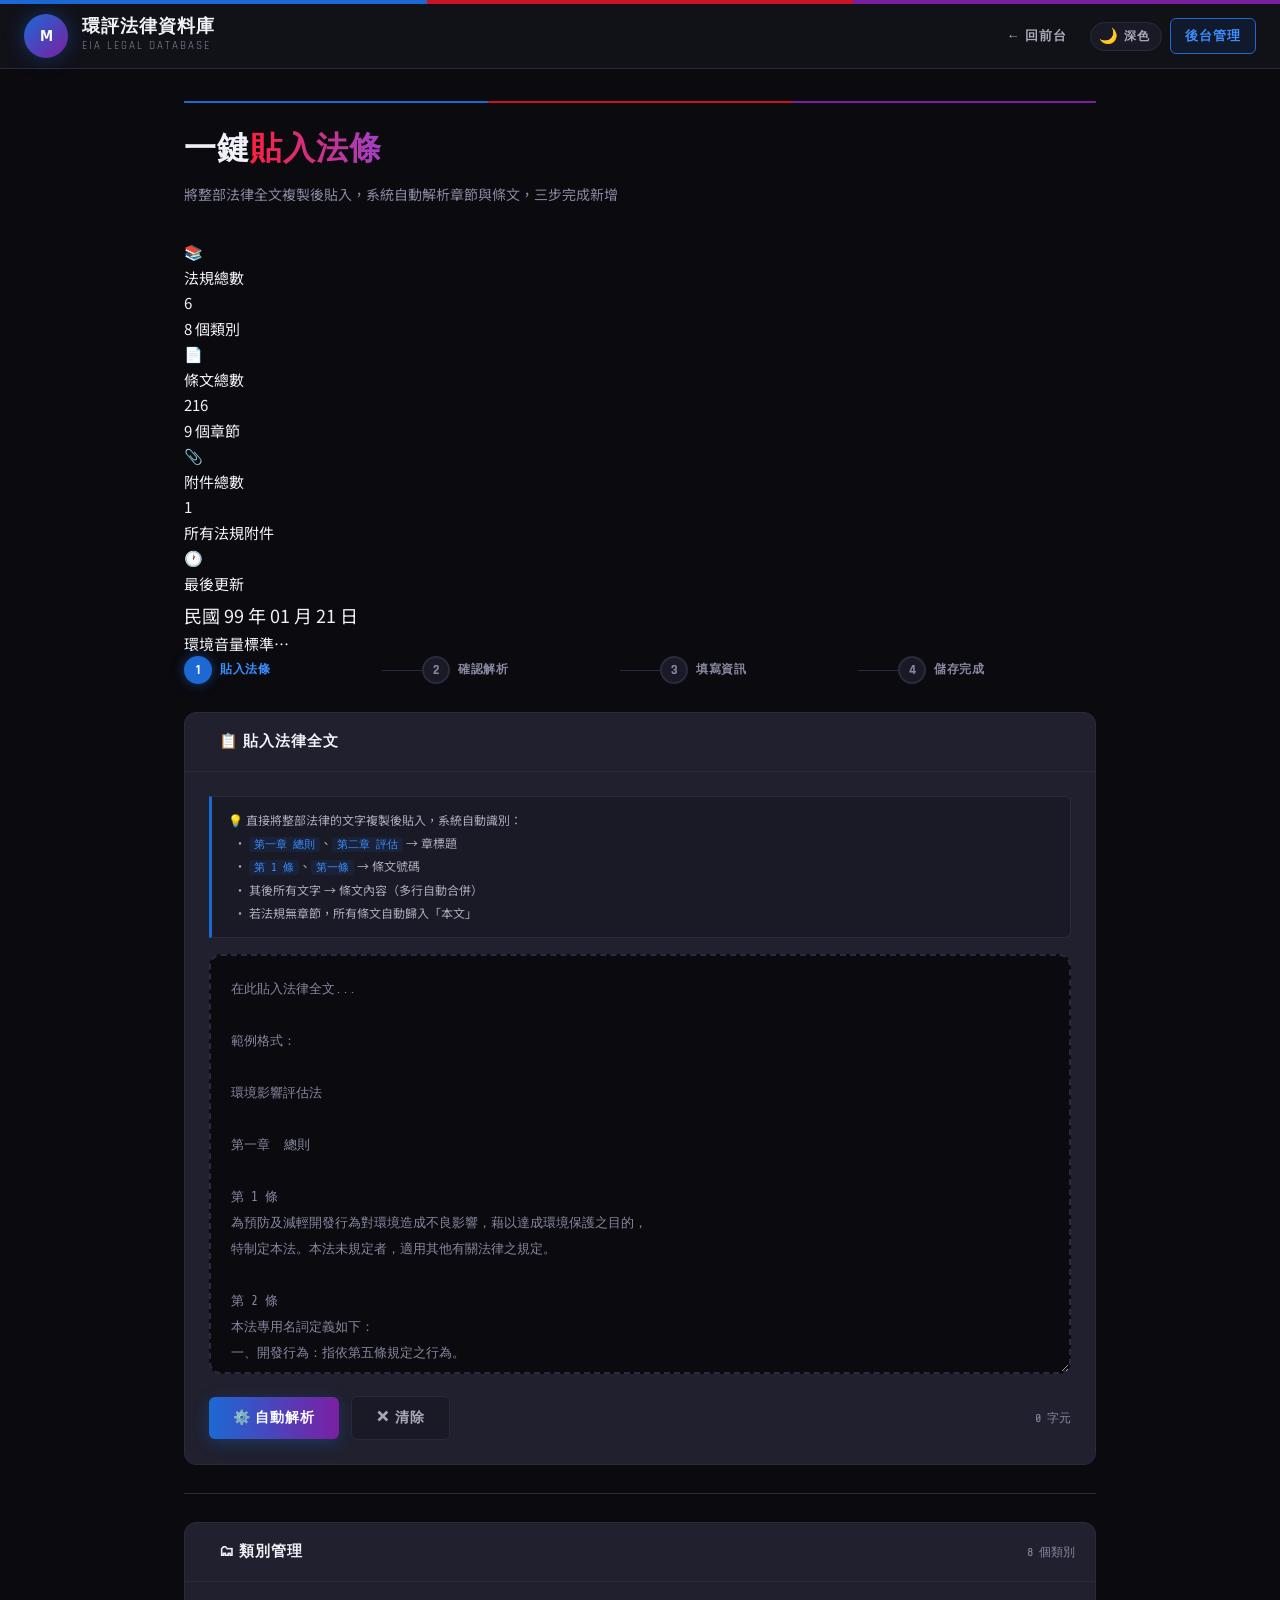
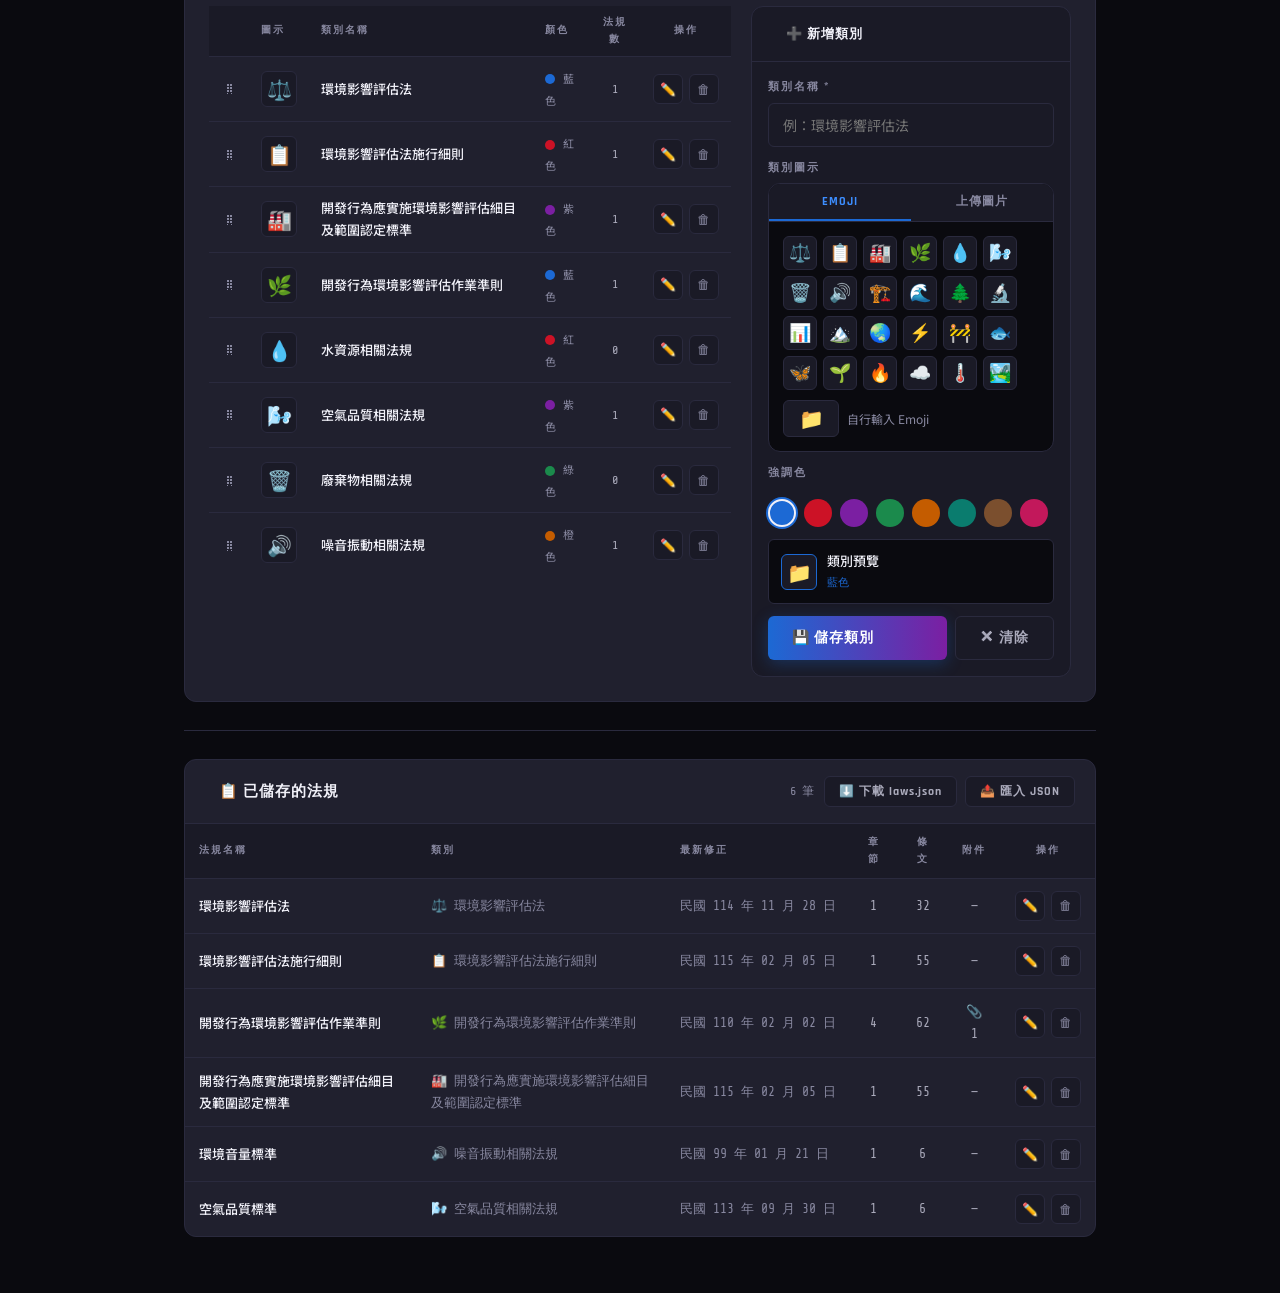
==== commit a9b27346: "Update admin.html" ====
--- a/admin.html
+++ b/admin.html
@@ -368,6 +368,34 @@
     <p class="admin-page-sub">將整部法律全文複製後貼入，系統自動解析章節與條文，三步完成新增</p>
   </div>
 
+  <!-- ══════ 統計儀表板 ══════ -->
+  <div class="stat-dashboard" id="statDashboard">
+    <div class="stat-card blue">
+      <span class="stat-card-icon">📚</span>
+      <div class="stat-card-label">法規總數</div>
+      <div class="stat-card-value" id="dashLaws">0</div>
+      <div class="stat-card-sub" id="dashLawsSub">0 個類別</div>
+    </div>
+    <div class="stat-card red">
+      <span class="stat-card-icon">📄</span>
+      <div class="stat-card-label">條文總數</div>
+      <div class="stat-card-value" id="dashArts">0</div>
+      <div class="stat-card-sub" id="dashArtsSub">0 個章節</div>
+    </div>
+    <div class="stat-card violet">
+      <span class="stat-card-icon">📎</span>
+      <div class="stat-card-label">附件總數</div>
+      <div class="stat-card-value" id="dashFiles">0</div>
+      <div class="stat-card-sub" id="dashFilesSub">所有法規附件</div>
+    </div>
+    <div class="stat-card green">
+      <span class="stat-card-icon">🕐</span>
+      <div class="stat-card-label">最後更新</div>
+      <div class="stat-card-value" style="font-size:18px;padding-top:4px;" id="dashDate">—</div>
+      <div class="stat-card-sub" id="dashDateSub">最新修正法規</div>
+    </div>
+  </div>
+
   <!-- Step Indicator -->
   <div class="step-indicator">
     <div class="step active" id="step1"><div class="step-num">1</div><div class="step-label">貼入法條</div></div>
@@ -526,6 +554,17 @@
         </div>
 
         <div class="attach-list" id="attachList"></div>
+      </div>
+
+      <!-- ── 修正歷程時間軸 ── -->
+      <div style="margin-top:20px;">
+        <div class="form-card-header" style="margin:0 -24px 14px;padding-left:24px;">
+          <div class="m-stripe-vert"></div>
+          <span class="form-card-title">📅 修正歷程時間軸</span>
+          <span style="margin-left:auto;font-size:11px;color:var(--m-grey);font-family:var(--font-mono);">選填，顯示於前台法規頁面</span>
+        </div>
+        <div id="tlEditorList"></div>
+        <button class="add-btn" onclick="addTlItem()" style="margin-top:4px;">＋ 新增修正紀錄</button>
       </div>
 
       <div class="action-row" style="border-top:1px solid var(--m-border);padding-top:20px;margin-top:20px;">
@@ -788,6 +827,8 @@
   populateCatSelect();
   renderTable();
   initCatManager();
+  initTlEditor([]);
+  renderDashboard();
   document.getElementById('cName').addEventListener('input', updateCatPreview);
   document.getElementById('pasteArea').addEventListener('input', () => {
     document.getElementById('charCount').textContent =
@@ -807,15 +848,21 @@
 
 function populateCatSelect() {
   const sel = document.getElementById('fCategory');
-  sel.innerHTML = '<option value="">請選擇類別</option>';
+  if (!sel) return;
+
+  // 若 DB.categories 空了，緊急補回預設值
+  if (!DB.categories?.length) normalizeCats();
+
+  const prev = sel.value; // 保留目前選擇
+  sel.innerHTML = '<option value="">— 請選擇類別 —</option>';
   DB.categories.forEach(c => {
     const o = document.createElement('option');
     o.value = c.id;
-    // 下拉只能顯示文字，圖片類別就顯示名稱（無圖示前綴）
     const prefix = c.iconType === 'image' ? '🖼 ' : (c.icon || c.iconData || '');
     o.textContent = prefix + ' ' + c.name;
     sel.appendChild(o);
   });
+  if (prev) sel.value = prev; // 還原選擇
 }
 
 // ── Steps ──
@@ -915,7 +962,16 @@
 }
 
 // ── Navigation ──
-function goToMeta()      { show('cardMeta');    setStep(3); scrollToCard('cardMeta'); }
+function goToMeta() {
+  // 每次進入步驟3都重新填充類別下拉，確保不會空白
+  populateCatSelect();
+  // 若有正在編輯的法規，保留原本選的類別
+  if (editingId) {
+    const law = DB.laws.find(l => l.id === editingId);
+    if (law) document.getElementById('fCategory').value = law.category;
+  }
+  show('cardMeta'); setStep(3); scrollToCard('cardMeta');
+}
 function backToPaste()   { show('cardPaste');   setStep(1); scrollToCard('cardPaste'); }
 function backToPreview() { show('cardPreview'); setStep(2); scrollToCard('cardPreview'); }
 function show(id) {
@@ -1048,14 +1104,18 @@
   if (!title)    { showToast('⚠️','請填寫法規名稱',true); return; }
   if (!category) { showToast('⚠️','請選擇法規類別',true); return; }
 
+  // 確認有條文內容
+  if (!parsedChapters.length || parsedChapters.every(c => !c.articles?.length)) {
+    showToast('⚠️','條文內容為空，請回步驟 1 貼入法條後再儲存',true); return;
+  }
+
   let summary = document.getElementById('fSummary').value.trim();
   if (!summary && parsedChapters[0]?.articles[0])
     summary = parsedChapters[0].articles[0].content.slice(0,80) + '…';
 
   const lawId = editingId || Date.now();
 
-  // --- Save attachment files to localStorage ---
-  // First, clean up old attachments if editing
+  // 清理舊附件
   if (editingId) {
     const oldLaw = DB.laws.find(l => l.id === editingId);
     if (oldLaw?.attachments) {
@@ -1068,14 +1128,18 @@
     }
   }
 
+  // 儲存附件
   const attachmentsMeta = [];
+  let attachFailed = false;
   pendingAttachments.forEach(a => {
     let dataKey = a.dataKey;
     if (!dataKey) {
-      // New file — store data separately
       dataKey = `eia-file-${lawId}-${a.id}`;
-      try { localStorage.setItem(dataKey, a.data); } catch(e) {
-        showToast('⚠️', `附件「${a.name}」儲存失敗（空間不足）`, true);
+      try {
+        localStorage.setItem(dataKey, a.data);
+      } catch(e) {
+        showToast('⚠️', `附件「${a.name}」儲存失敗（空間不足），其餘資料仍會嘗試儲存`, true);
+        attachFailed = true;
         return;
       }
     }
@@ -1090,6 +1154,7 @@
     status:      document.getElementById('fStatus').value,
     chapters:    parsedChapters,
     attachments: attachmentsMeta,
+    history:     collectTlItems(),
   };
 
   if (editingId) {
@@ -1099,10 +1164,19 @@
     DB.laws.push(law);
   }
 
-  saveDB(); renderTable(); setStep(4);
-  showToast('✅', editingId ? `「${title}」已更新` : `「${title}」已新增`);
-  editingId = null;
-  setTimeout(resetAll, 2000);
+  const ok = saveDB();
+  renderTable();
+
+  if (ok) {
+    setStep(4);
+    showToast('✅', editingId ? `「${title}」已更新` : `「${title}」已新增`);
+    editingId = null;
+    setTimeout(resetAll, 2000);
+  } else {
+    // 儲存失敗：從 DB 移除剛加入的資料，回到編輯狀態
+    if (!editingId) DB.laws = DB.laws.filter(l => l.id !== lawId);
+    showToast('❌', '儲存失敗，資料未寫入。請下載 JSON 備份或移除部分附件後重試', true);
+  }
 }
 
 // ── Edit ──
@@ -1128,6 +1202,7 @@
   document.getElementById('metaCardTitle').textContent = '✏️ 編輯法規資訊';
 
   loadExistingAttachments(law);
+  initTlEditor(law.history || []);
   renderPreview(parsedChapters);
   show('cardMeta'); setStep(3); scrollToCard('cardMeta');
   showToast('✏️', `正在編輯「${law.title}」`);
@@ -1149,6 +1224,7 @@
 function renderTable() {
   const tbody = document.getElementById('lawsTbody');
   document.getElementById('lawCount').textContent = DB.laws.length + ' 筆';
+  renderDashboard();
   if (!DB.laws.length) {
     tbody.innerHTML = `<tr class="no-data-row"><td colspan="7">尚無法規資料，請使用上方表單新增</td></tr>`;
     return;
@@ -1186,6 +1262,7 @@
   clearPaste();
   parsedChapters = []; editingId = null;
   pendingAttachments = []; renderAttachList();
+  initTlEditor([]);
   ['fTitle','fLawNumber','fLastAmended','fAuthority','fSummary'].forEach(id =>
     document.getElementById(id).value = '');
   document.getElementById('fCategory').value = '';
@@ -1505,7 +1582,82 @@
   });
 }
 
-// ══════════════════════════════ try { localStorage.setItem('eia-db', JSON.stringify(DB)); } catch(_){} }
+// ══════════════════════════════
+// 統計儀表板
+// ══════════════════════════════
+function renderDashboard() {
+  const laws = DB.laws, cats = DB.categories;
+  let totalArts=0, totalChs=0, totalFiles=0, latestDate='', latestName='';
+  laws.forEach(l => {
+    (l.chapters||[]).forEach(ch => { totalChs++; totalArts += ch.articles?.length||0; });
+    totalFiles += l.attachments?.length||0;
+    if (l.lastAmended && l.lastAmended > latestDate) { latestDate=l.lastAmended; latestName=l.title; }
+  });
+  document.getElementById('dashLaws').textContent    = laws.length;
+  document.getElementById('dashLawsSub').textContent = `${cats.length} 個類別`;
+  document.getElementById('dashArts').textContent    = totalArts;
+  document.getElementById('dashArtsSub').textContent = `${totalChs} 個章節`;
+  document.getElementById('dashFiles').textContent   = totalFiles;
+  document.getElementById('dashDate').textContent    = latestDate||'—';
+  document.getElementById('dashDateSub').textContent = latestName ? latestName.slice(0,10)+'…' : '尚無資料';
+}
+
+// ══════════════════════════════
+// 時間軸編輯
+// ══════════════════════════════
+let tlItemCount = 0;
+
+function initTlEditor(history) {
+  tlItemCount = 0;
+  document.getElementById('tlEditorList').innerHTML = '';
+  (history||[]).forEach(item => addTlItem(item.date, item.desc));
+}
+
+function addTlItem(date='', desc='') {
+  tlItemCount++;
+  const idx = tlItemCount;
+  const div = document.createElement('div');
+  div.className = 'tl-editor-item';
+  div.id = `tl-item-${idx}`;
+  div.innerHTML = `
+    <input type="text" class="form-input" style="flex:0 0 130px;"
+      placeholder="112年5月10日" value="${esc(date)}" id="tl-date-${idx}" />
+    <textarea class="form-textarea" style="flex:1;min-height:54px;font-size:13px;"
+      placeholder="修正說明（例：新增第16-1條…）" id="tl-desc-${idx}">${esc(desc)}</textarea>
+    <button class="remove-btn" onclick="document.getElementById('tl-item-${idx}').remove()">✕</button>`;
+  document.getElementById('tlEditorList').appendChild(div);
+}
+
+function collectTlItems() {
+  const items = [];
+  document.querySelectorAll('[id^="tl-item-"]').forEach(el => {
+    const idx  = el.id.replace('tl-item-','');
+    const date = document.getElementById(`tl-date-${idx}`)?.value.trim();
+    const desc = document.getElementById(`tl-desc-${idx}`)?.value.trim();
+    if (date) items.push({ date, desc: desc||'修正' });
+  });
+  return items.sort((a,b) => b.date.localeCompare(a.date));
+}
+
+// ══════════════════════════════
+// Storage / Export
+// ══════════════════════════════
+function saveDB() {
+  try {
+    const json = JSON.stringify(DB);
+    localStorage.setItem('eia-db', json);
+    return true;
+  } catch(e) {
+    // localStorage 滿了或被封鎖
+    showToast('❌', '儲存失敗：瀏覽器空間不足，請先下載 laws.json 備份再清理附件', true);
+    // 自動彈出下載備份
+    setTimeout(() => {
+      if (confirm('localStorage 空間不足，是否立即下載 laws.json 備份？')) downloadJSON();
+    }, 500);
+    return false;
+  }
+}
+
 function downloadJSON() {
   const blob = new Blob([JSON.stringify(DB,null,2)], {type:'application/json'});
   Object.assign(document.createElement('a'), {
@@ -1536,7 +1688,7 @@
   t.style.borderColor = isError ? 'var(--m-red)' : 'var(--m-blue)';
   t.classList.add('show');
   clearTimeout(t._tid);
-  t._tid = setTimeout(() => t.classList.remove('show'), 3000);
+  t._tid = setTimeout(() => t.classList.remove('show'), isError ? 6000 : 3000);
 }
 
 function esc(s) {
@@ -1546,4 +1698,4 @@
 init();
 </script>
 </body>
-</html>+</html>
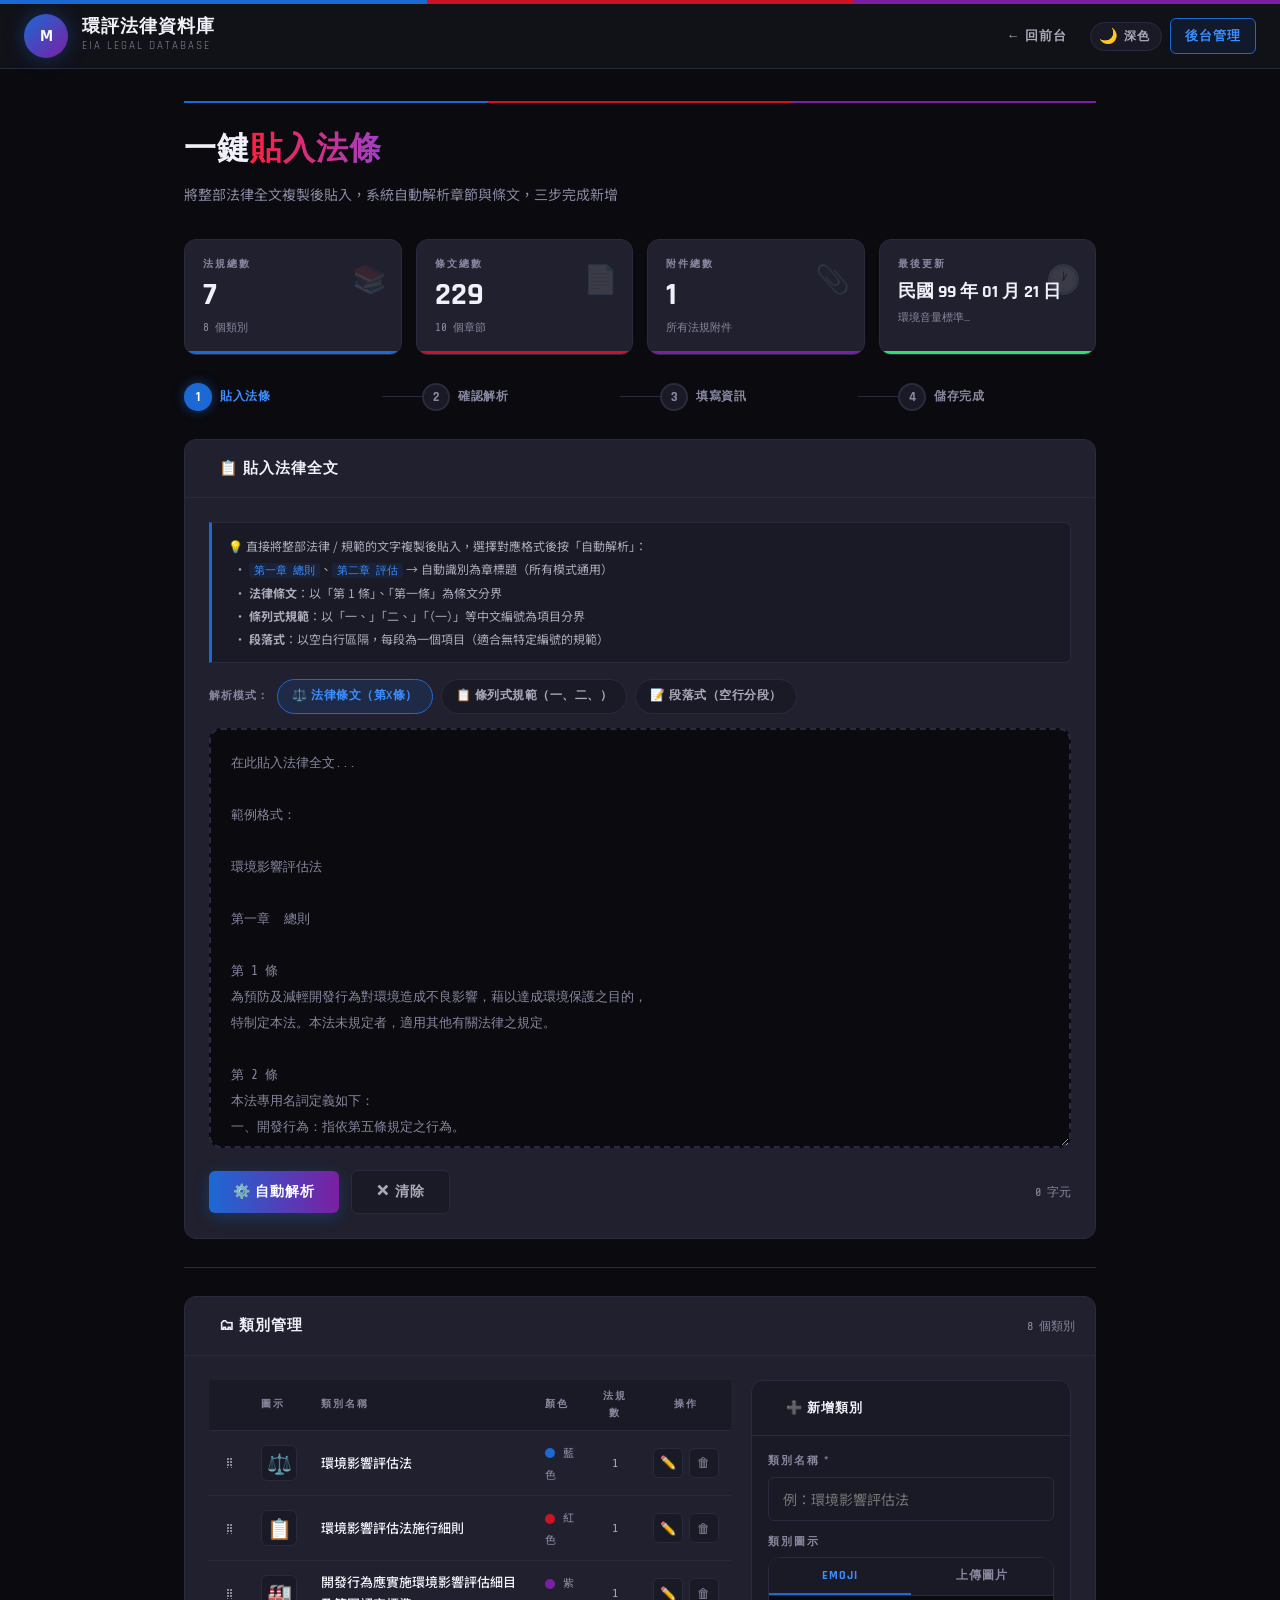
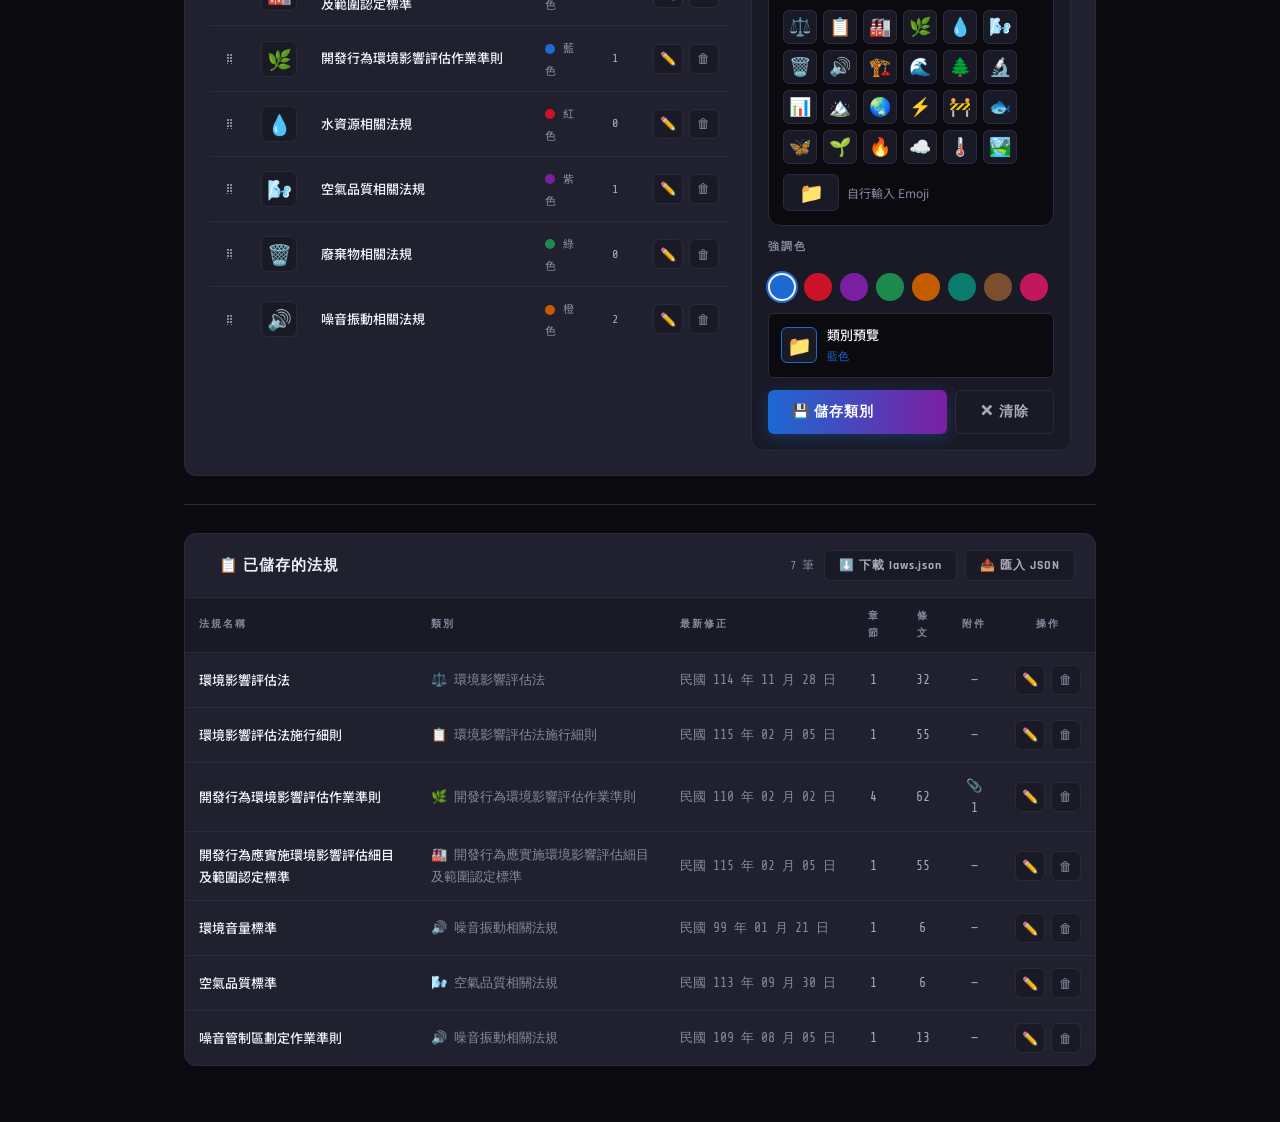
==== commit b6832fc5: "Update admin.html" ====
--- a/admin.html
+++ b/admin.html
@@ -162,10 +162,25 @@
     .td-actions { white-space:nowrap; }
     .no-data-row td { text-align:center; padding:40px; color:var(--m-grey); }
 
-    @media (max-width:700px) {
-      .meta-grid   { grid-template-columns:1fr; }
-      .meta-grid-2 { grid-template-columns:1fr; }
-      .step-line   { display:none; }
+    .parse-mode-btn {
+      display: inline-flex; align-items: center; gap: 6px;
+      padding: 6px 14px;
+      background: var(--m-surface);
+      border: 1px solid var(--m-border);
+      border-radius: 20px;
+      font-family: var(--font-display);
+      font-size: 12px; font-weight: 600; letter-spacing: 0.5px;
+      color: var(--m-grey-lt);
+      cursor: pointer;
+      transition: all 0.15s;
+      user-select: none;
+    }
+    .parse-mode-btn input[type="radio"] { display: none; }
+    .parse-mode-btn:hover { border-color: var(--m-blue); color: var(--m-white); }
+    .parse-mode-btn.active {
+      background: rgba(28,105,212,0.15);
+      border-color: var(--m-blue);
+      color: var(--m-blue-lt);
     }
 
     /* ── Category Manager ── */
@@ -416,11 +431,25 @@
     <div class="form-card-body">
 
       <div class="parse-hint">
-        💡 直接將整部法律的文字複製後貼入，系統自動識別：<br>
-        &nbsp;&nbsp;• <code>第一章 總則</code>、<code>第二章 評估</code> → 章標題<br>
-        &nbsp;&nbsp;• <code>第 1 條</code>、<code>第一條</code> → 條文號碼<br>
-        &nbsp;&nbsp;• 其後所有文字 → 條文內容（多行自動合併）<br>
-        &nbsp;&nbsp;• 若法規無章節，所有條文自動歸入「本文」
+        💡 直接將整部法律 / 規範的文字複製後貼入，選擇對應格式後按「自動解析」：<br>
+        &nbsp;&nbsp;• <code>第一章 總則</code>、<code>第二章 評估</code> → 自動識別為章標題（所有模式通用）<br>
+        &nbsp;&nbsp;• <strong>法律條文</strong>：以「第 1 條」、「第一條」為條文分界<br>
+        &nbsp;&nbsp;• <strong>條列式規範</strong>：以「一、」「二、」「（一）」等中文編號為項目分界<br>
+        &nbsp;&nbsp;• <strong>段落式</strong>：以空白行區隔，每段為一個項目（適合無特定編號的規範）
+      </div>
+
+      <!-- 解析模式選擇 -->
+      <div style="display:flex;gap:8px;margin-bottom:14px;flex-wrap:wrap;" id="parseModeRow">
+        <span style="font-family:var(--font-display);font-size:11px;font-weight:700;letter-spacing:1px;text-transform:uppercase;color:var(--m-grey);align-self:center;">解析模式：</span>
+        <label class="parse-mode-btn active" id="pm-article">
+          <input type="radio" name="parseMode" value="article" checked> ⚖️ 法律條文（第X條）
+        </label>
+        <label class="parse-mode-btn" id="pm-list">
+          <input type="radio" name="parseMode" value="list"> 📋 條列式規範（一、二、）
+        </label>
+        <label class="parse-mode-btn" id="pm-para">
+          <input type="radio" name="parseMode" value="para"> 📝 段落式（空行分段）
+        </label>
       </div>
 
       <div class="paste-zone">
@@ -875,70 +904,201 @@
   });
 }
 
+// ── 模式切換 UI ──
+function switchParseMode(mode) {
+  document.querySelectorAll('.parse-mode-btn').forEach(el => {
+    el.classList.toggle('active', el.querySelector('input').value === mode);
+  });
+  // 更新 placeholder 說明
+  const placeholders = {
+    article: `在此貼入法律全文...\n\n範例（法律條文）：\n\n環境影響評估法\n\n第一章  總則\n\n第 1 條\n為預防及減輕開發行為對環境造成不良影響...\n\n第 2 條\n本法專用名詞定義如下：\n一、開發行為：...\n\n第二章  評估、審查及監督\n\n第 3 條\n各級政府及目的事業主管機關...`,
+    list:    `在此貼入規範／準則全文...\n\n範例（條列式規範）：\n\n開發行為環境影響評估作業準則\n\n第一章 總則\n\n一、為規範開發行為...\n\n二、本準則依環境影響評估法第...\n\n（一）第一類開發行為\n（二）第二類開發行為\n\n三、申請書件應包含：\n1. 開發計畫說明\n2. 環境現況描述`,
+    para:    `在此貼入純文字規範...\n\n範例（段落式，空一行即分段）：\n\n環境影響說明書審查規範\n\n本規範依據環境影響評估法第七條規定訂定，適用於第一類開發行為之環境影響評估審查作業。\n\n開發單位應於申請核准前，委託顧問公司進行環境影響評估，並依本規範格式撰寫環境影響說明書。\n\n環境影響說明書應詳實記載開發行為之目的、規模、位置及可能影響環境之內容。`,
+  };
+  document.getElementById('pasteArea').placeholder = placeholders[mode] || placeholders.article;
+}
+
+// 初始化綁定
+document.querySelectorAll('.parse-mode-btn input').forEach(radio => {
+  radio.addEventListener('change', () => switchParseMode(radio.value));
+});
+document.querySelectorAll('.parse-mode-btn').forEach(label => {
+  label.addEventListener('click', () => {
+    const radio = label.querySelector('input');
+    if (radio) { radio.checked = true; switchParseMode(radio.value); }
+  });
+});
+
 // ── Parse ──
+function getParseMode() {
+  const checked = document.querySelector('input[name="parseMode"]:checked');
+  return checked ? checked.value : 'article';
+}
+
 function parseContent() {
-  const raw = document.getElementById('pasteArea').value.trim();
-  if (!raw) { showToast('⚠️','請先貼入法條內容',true); return; }
-
+  const raw  = document.getElementById('pasteArea').value.trim();
+  const mode = getParseMode();
+  if (!raw) { showToast('⚠️','請先貼入內容',true); return; }
+
+  let chapters = [];
+
+  if (mode === 'article') {
+    chapters = parseArticleMode(raw);
+  } else if (mode === 'list') {
+    chapters = parseListMode(raw);
+  } else {
+    chapters = parseParaMode(raw);
+  }
+
+  if (!chapters.length || chapters.every(c => !c.articles.length)) {
+    showToast('⚠️',`未識別到任何條目，請確認格式或切換「解析模式」`,true); return;
+  }
+
+  parsedChapters = chapters;
+
+  // 自動填入標題
+  const detectedTitle = detectTitle(raw);
+  if (detectedTitle && !document.getElementById('fTitle').value)
+    document.getElementById('fTitle').value = detectedTitle;
+
+  renderPreview(chapters);
+  show('cardPreview'); setStep(2);
+  document.getElementById('cardPreview').scrollIntoView({ behavior:'smooth', block:'start' });
+}
+
+// ── 標題偵測（共用）──
+function detectTitle(raw) {
+  const reChapter = /^第\s*[零一二三四五六七八九十百千]+\s*章/;
+  const reArticle = /^第\s*[零一二三四五六七八九十百千\d]+\s*條/;
+  const reChinese = /^[一二三四五六七八九十]+[、．.]/;
+  const lines = raw.split(/\r?\n/);
+  for (let i = 0; i < Math.min(lines.length, 6); i++) {
+    const l = lines[i].trim();
+    if (l && !reChapter.test(l) && !reArticle.test(l) && !reChinese.test(l) && l.length < 40)
+      return l;
+  }
+  return '';
+}
+
+// ════════════════════
+// 模式 A：法律條文（第X條）
+// ════════════════════
+function parseArticleMode(raw) {
   const reChapter = /^第\s*[零一二三四五六七八九十百千]+\s*章\s*.{0,50}$/;
   const reArticle = /^第\s*([零一二三四五六七八九十百千\d]+(?:[-之]\d+)?)\s*條/;
-
+  const titleLine  = detectTitle(raw);
   const lines = raw.split(/\r?\n/);
   const chapters = [];
   let curChapter = null, curArticle = null;
 
-  function flushArt() {
+  const flushArt = () => {
     if (curArticle && curChapter) {
       curArticle.content = curArticle.content.join('\n').trim();
       curChapter.articles.push(curArticle);
       curArticle = null;
     }
-  }
-  function flushCh() {
-    flushArt();
-    if (curChapter) { chapters.push(curChapter); curChapter = null; }
-  }
-  function ensureCh() {
-    if (!curChapter) curChapter = { title:'本文', articles:[] };
-  }
-
-  let detectedTitle = '', titleIdx = -1;
-  for (let i = 0; i < Math.min(lines.length, 6); i++) {
-    const l = lines[i].trim();
-    if (l && !reChapter.test(l) && !reArticle.test(l) && l.length < 40) {
-      detectedTitle = l; titleIdx = i; break;
-    }
-  }
-
-  lines.forEach((rawLine, idx) => {
+  };
+  const flushCh = () => { flushArt(); if (curChapter) { chapters.push(curChapter); curChapter = null; } };
+  const ensureCh = () => { if (!curChapter) curChapter = { title:'本文', articles:[] }; };
+
+  lines.forEach(rawLine => {
     const line = rawLine.trim();
-    if (!line || idx === titleIdx) return;
-    if (reChapter.test(line)) { flushCh(); curChapter = { title: line, articles: [] }; return; }
+    if (!line || line === titleLine) return;
+    if (reChapter.test(line)) { flushCh(); curChapter = { title:line, articles:[] }; return; }
     if (reArticle.test(line)) {
       flushArt(); ensureCh();
       const m = line.match(/^(第\s*[^\s條]+\s*條)/);
-      curArticle = { number: m ? m[1].trim() : line, content: [] };
-      const rest = line.replace(/^第\s*[^\s條]+\s*條\s*/, '').trim();
+      curArticle = { number: m ? m[1].trim() : line, content:[] };
+      const rest = line.replace(/^第\s*[^\s條]+\s*條\s*/,'').trim();
       if (rest) curArticle.content.push(rest);
       return;
     }
     if (curArticle) curArticle.content.push(line);
     else if (curChapter?.articles.length)
-      curChapter.articles[curChapter.articles.length - 1].content += '\n' + line;
+      curChapter.articles[curChapter.articles.length-1].content += '\n'+line;
   });
   flushCh();
-
-  if (!chapters.length || chapters.every(c => !c.articles.length)) {
-    showToast('⚠️','未能識別任何條文，請確認格式',true); return;
-  }
-
-  parsedChapters = chapters;
-  if (detectedTitle && !document.getElementById('fTitle').value)
-    document.getElementById('fTitle').value = detectedTitle;
-
-  renderPreview(chapters);
-  show('cardPreview'); setStep(2);
-  document.getElementById('cardPreview').scrollIntoView({ behavior:'smooth', block:'start' });
+  return chapters;
+}
+
+// ════════════════════
+// 模式 B：條列式規範（一、二、（一）、1. 等）
+// ════════════════════
+function parseListMode(raw) {
+  const reChapter = /^第\s*[零一二三四五六七八九十百千]+\s*章\s*.{0,50}$/;
+  // 匹配：一、 二、 （一） (1) 1. 1、 第一項 等
+  const reItem = /^(?:([一二三四五六七八九十百千\d]+)[、．.]|（([一二三四五六七八九十\d]+)）|\(([一二三四五六七八九十\d]+)\)|第([一二三四五六七八九十百千\d]+)[項款])/;
+  const titleLine = detectTitle(raw);
+  const lines = raw.split(/\r?\n/);
+  const chapters = [];
+  let curChapter = null, curItem = null;
+
+  const flushItem = () => {
+    if (curItem && curChapter) {
+      curItem.content = curItem.content.join('\n').trim();
+      curChapter.articles.push(curItem);
+      curItem = null;
+    }
+  };
+  const flushCh = () => { flushItem(); if (curChapter) { chapters.push(curChapter); curChapter = null; } };
+  const ensureCh = () => { if (!curChapter) curChapter = { title:'本文', articles:[] }; };
+
+  lines.forEach(rawLine => {
+    const line = rawLine.trim();
+    if (!line || line === titleLine) return;
+    if (reChapter.test(line)) { flushCh(); curChapter = { title:line, articles:[] }; return; }
+
+    const m = reItem.exec(line);
+    if (m) {
+      flushItem(); ensureCh();
+      // 取得編號
+      const num = m[1] || m[2] || m[3] || m[4];
+      const prefix = m[0]; // 完整前綴如「一、」
+      curItem = {
+        number: prefix.trim(),
+        content: [line.slice(prefix.length).trim()].filter(Boolean)
+      };
+      return;
+    }
+
+    // 不匹配條列 → 附加到當前項目
+    if (curItem) curItem.content.push(line);
+    else { ensureCh(); curChapter.articles.push({ number:'—', content:[line] }); }
+  });
+  flushCh();
+  return chapters;
+}
+
+// ════════════════════
+// 模式 C：段落式（空行分段）
+// ════════════════════
+function parseParaMode(raw) {
+  const reChapter = /^第\s*[零一二三四五六七八九十百千]+\s*章\s*.{0,50}$/;
+  const titleLine  = detectTitle(raw);
+  // 以一個以上的空行切分段落
+  const blocks = raw.split(/\n\s*\n/).map(b => b.trim()).filter(Boolean);
+  const chapters = [];
+  let curChapter = null;
+
+  const ensureCh = () => { if (!curChapter) { curChapter = { title:'本文', articles:[] }; } };
+
+  let idx = 0;
+  blocks.forEach(block => {
+    const firstLine = block.split('\n')[0].trim();
+    if (firstLine === titleLine) return; // 跳過標題行
+    if (reChapter.test(firstLine)) {
+      if (curChapter) chapters.push(curChapter);
+      curChapter = { title:firstLine, articles:[] };
+      // 章標題後若同一 block 有內容，保留
+      const rest = block.split('\n').slice(1).join('\n').trim();
+      if (rest) { ensureCh(); curChapter.articles.push({ number:`段落 ${++idx}`, content:rest }); }
+      return;
+    }
+    ensureCh();
+    curChapter.articles.push({ number:`段落 ${++idx}`, content:block });
+  });
+  if (curChapter) chapters.push(curChapter);
+  return chapters;
 }
 
 function renderPreview(chapters) {
--- a/style.css
+++ b/style.css
@@ -1385,8 +1385,258 @@
 }
 
 /* ============================================
-   RESPONSIVE
+   FEATURE: 全站快捷搜尋 Ctrl+K
    ============================================ */
+.cmdk-backdrop {
+  position: fixed; inset: 0;
+  background: rgba(0,0,0,0.65);
+  backdrop-filter: blur(6px);
+  z-index: 600;
+  display: flex;
+  align-items: flex-start;
+  justify-content: center;
+  padding: 80px 20px 20px;
+  opacity: 0; pointer-events: none;
+  transition: opacity 0.2s;
+}
+.cmdk-backdrop.open { opacity: 1; pointer-events: all; }
+.cmdk-box {
+  background: var(--m-card);
+  border: 1px solid var(--m-blue);
+  border-radius: var(--radius-lg);
+  width: 100%; max-width: 640px;
+  box-shadow: 0 24px 64px rgba(0,0,0,0.5);
+  overflow: hidden;
+  transform: translateY(-12px) scale(0.98);
+  transition: transform 0.2s;
+}
+.cmdk-backdrop.open .cmdk-box { transform: translateY(0) scale(1); }
+.cmdk-input-row {
+  display: flex; align-items: center; gap: 12px;
+  padding: 16px 18px;
+  border-bottom: 1px solid var(--m-border);
+}
+.cmdk-icon { font-size: 18px; flex-shrink: 0; color: var(--m-blue-lt); }
+.cmdk-input {
+  flex: 1; background: none; border: none; outline: none;
+  font-family: var(--font-body); font-size: 16px; color: var(--m-white);
+}
+.cmdk-input::placeholder { color: var(--m-grey); }
+.cmdk-kbd {
+  font-family: var(--font-mono); font-size: 11px;
+  background: var(--m-surface); border: 1px solid var(--m-border);
+  border-radius: 4px; padding: 2px 6px; color: var(--m-grey);
+  white-space: nowrap;
+}
+.cmdk-results { max-height: 420px; overflow-y: auto; }
+.cmdk-section-title {
+  padding: 8px 16px 4px;
+  font-family: var(--font-mono); font-size: 10px;
+  letter-spacing: 2px; color: var(--m-grey);
+  text-transform: uppercase;
+  background: var(--m-surface);
+}
+.cmdk-item {
+  display: flex; align-items: center; gap: 12px;
+  padding: 11px 16px; cursor: pointer;
+  border-top: 1px solid var(--m-border);
+  transition: background 0.12s;
+}
+.cmdk-item:hover, .cmdk-item.focused { background: rgba(28,105,212,0.1); }
+.cmdk-item-icon { font-size: 18px; flex-shrink: 0; }
+.cmdk-item-info { flex: 1; min-width: 0; }
+.cmdk-item-title { font-size: 13px; color: var(--m-white); font-weight: 500; white-space: nowrap; overflow: hidden; text-overflow: ellipsis; }
+.cmdk-item-sub { font-size: 11px; color: var(--m-grey); font-family: var(--font-mono); margin-top: 2px; white-space: nowrap; overflow: hidden; text-overflow: ellipsis; }
+.cmdk-item-sub mark { background: rgba(255,210,0,0.2); color: #FFD600; border-radius: 2px; padding: 0 2px; }
+.cmdk-item-arrow { color: var(--m-grey); font-size: 14px; flex-shrink: 0; }
+.cmdk-empty { padding: 32px; text-align: center; color: var(--m-grey); font-size: 13px; }
+.cmdk-footer {
+  padding: 8px 16px;
+  border-top: 1px solid var(--m-border);
+  display: flex; gap: 14px; align-items: center;
+  font-size: 11px; color: var(--m-grey);
+  background: var(--m-surface);
+}
+.cmdk-footer-hint { display: flex; align-items: center; gap: 5px; }
+
+/* ============================================
+   FEATURE: 行動版側欄 Drawer
+   ============================================ */
+.mobile-cat-btn {
+  display: none;
+  position: fixed; bottom: 20px; left: 50%; transform: translateX(-50%);
+  background: linear-gradient(90deg, var(--m-blue), var(--m-violet));
+  color: #fff; border: none; border-radius: 24px;
+  padding: 12px 24px; font-family: var(--font-display);
+  font-size: 13px; font-weight: 700; letter-spacing: 1px;
+  box-shadow: 0 4px 20px rgba(28,105,212,0.45);
+  cursor: pointer; z-index: 150;
+  align-items: center; gap: 8px;
+}
+.drawer-backdrop {
+  display: none; position: fixed; inset: 0;
+  background: rgba(0,0,0,0.5); z-index: 160;
+}
+.drawer-backdrop.open { display: block; }
+.cat-drawer {
+  position: fixed; bottom: 0; left: 0; right: 0;
+  background: var(--m-card);
+  border-radius: 20px 20px 0 0;
+  border-top: 1px solid var(--m-border);
+  z-index: 161;
+  transform: translateY(100%);
+  transition: transform 0.3s cubic-bezier(0.4,0,0.2,1);
+  max-height: 75vh;
+  display: flex; flex-direction: column;
+}
+.cat-drawer.open { transform: translateY(0); }
+.drawer-handle {
+  width: 40px; height: 4px; border-radius: 2px;
+  background: var(--m-border); margin: 12px auto 0;
+  flex-shrink: 0;
+}
+.drawer-title {
+  font-family: var(--font-display); font-size: 13px;
+  font-weight: 700; letter-spacing: 1px; text-transform: uppercase;
+  color: var(--m-grey); padding: 10px 20px 8px; flex-shrink: 0;
+}
+.drawer-list { overflow-y: auto; padding: 0 12px 24px; }
+.drawer-cat-btn {
+  width: 100%; display: flex; align-items: center; gap: 12px;
+  padding: 13px 14px; background: transparent;
+  border: 1px solid transparent; border-radius: var(--radius);
+  color: var(--m-grey-lt); font-family: var(--font-body);
+  font-size: 14px; cursor: pointer; transition: all 0.15s; text-align: left;
+  margin-bottom: 4px;
+}
+.drawer-cat-btn:hover { background: var(--m-surface); color: var(--m-white); }
+.drawer-cat-btn.active {
+  background: var(--m-surface); border-color: var(--m-blue);
+  color: var(--m-white);
+}
+.drawer-cat-count {
+  margin-left: auto; background: var(--m-border); color: var(--m-grey);
+  font-size: 11px; font-family: var(--font-mono);
+  padding: 2px 8px; border-radius: 10px;
+}
+
+@media (max-width: 900px) {
+  .mobile-cat-btn { display: flex; }
+  .sidebar { display: none !important; }
+  .layout  { grid-template-columns: 1fr !important; }
+}
+
+/* ============================================
+   FEATURE: 條文交叉引用
+   ============================================ */
+.art-xref {
+  display: inline;
+  color: var(--m-blue-lt);
+  text-decoration: underline dotted;
+  cursor: pointer;
+  border-radius: 2px;
+  padding: 0 1px;
+  transition: background 0.15s, color 0.15s;
+}
+.art-xref:hover {
+  background: rgba(28,105,212,0.15);
+  color: #fff;
+  text-decoration: none;
+}
+
+/* ============================================
+   FEATURE: 法規更新時間軸
+   ============================================ */
+.timeline-section {
+  padding: 16px 24px 20px;
+  border-top: 1px solid var(--m-border);
+  flex-shrink: 0;
+}
+.timeline-toggle {
+  display: flex; align-items: center; gap: 8px;
+  cursor: pointer; user-select: none;
+  font-family: var(--font-display); font-size: 12px;
+  font-weight: 700; letter-spacing: 1px; text-transform: uppercase;
+  color: var(--m-grey); margin-bottom: 0;
+  transition: color 0.15s;
+}
+.timeline-toggle:hover { color: var(--m-grey-lt); }
+.timeline-toggle .tl-arrow { transition: transform 0.2s; font-size: 10px; }
+.timeline-toggle.open .tl-arrow { transform: rotate(90deg); }
+.timeline-body { display: none; padding-top: 14px; }
+.timeline-body.open { display: block; }
+.timeline-list { position: relative; padding-left: 20px; }
+.timeline-list::before {
+  content: ''; position: absolute; left: 6px; top: 0; bottom: 0;
+  width: 1px; background: var(--m-border);
+}
+.tl-item { position: relative; margin-bottom: 14px; }
+.tl-item:last-child { margin-bottom: 0; }
+.tl-dot {
+  position: absolute; left: -17px; top: 4px;
+  width: 8px; height: 8px; border-radius: 50%;
+  background: var(--m-blue); border: 2px solid var(--m-card);
+}
+.tl-item:first-child .tl-dot { background: var(--m-green-lt); }
+.tl-date {
+  font-family: var(--font-mono); font-size: 11px;
+  color: var(--m-blue-lt); margin-bottom: 2px;
+}
+.tl-item:first-child .tl-date { color: var(--m-green-lt); }
+.tl-desc { font-size: 12px; color: var(--m-grey-lt); line-height: 1.6; }
+
+/* ── Timeline editor in admin ── */
+.tl-editor-item {
+  display: flex; align-items: flex-start; gap: 8px;
+  margin-bottom: 8px;
+}
+.tl-editor-item .form-input { flex: 0 0 130px; }
+.tl-editor-item .form-textarea { flex: 1; min-height: 60px; font-size: 13px; }
+
+/* ============================================
+   FEATURE: 統計儀表板 (admin)
+   ============================================ */
+.stat-dashboard {
+  display: grid;
+  grid-template-columns: repeat(4, 1fr);
+  gap: 14px;
+  margin-bottom: 28px;
+}
+@media (max-width: 800px) { .stat-dashboard { grid-template-columns: repeat(2, 1fr); } }
+@media (max-width: 480px) { .stat-dashboard { grid-template-columns: 1fr 1fr; } }
+.stat-card {
+  background: var(--m-card);
+  border: 1px solid var(--m-border);
+  border-radius: var(--radius-lg);
+  padding: 16px 18px;
+  display: flex; flex-direction: column; gap: 6px;
+  position: relative; overflow: hidden;
+}
+.stat-card::before {
+  content: ''; position: absolute; bottom: 0; left: 0; right: 0;
+  height: 3px;
+}
+.stat-card.blue::before   { background: var(--m-blue); }
+.stat-card.red::before    { background: var(--m-red); }
+.stat-card.violet::before { background: var(--m-violet); }
+.stat-card.green::before  { background: var(--m-green-lt); }
+.stat-card-label {
+  font-family: var(--font-display); font-size: 10px;
+  font-weight: 700; letter-spacing: 2px; text-transform: uppercase;
+  color: var(--m-grey);
+}
+.stat-card-value {
+  font-family: var(--font-display); font-size: 32px;
+  font-weight: 700; color: var(--m-white); line-height: 1;
+}
+.stat-card-sub {
+  font-size: 11px; font-family: var(--font-mono);
+  color: var(--m-grey); margin-top: 2px;
+}
+.stat-card-icon {
+  position: absolute; right: 14px; top: 14px;
+  font-size: 28px; opacity: 0.12;
+}
 @media (max-width: 900px) {
   .layout { grid-template-columns: 1fr; }
   .sidebar { position: static; }
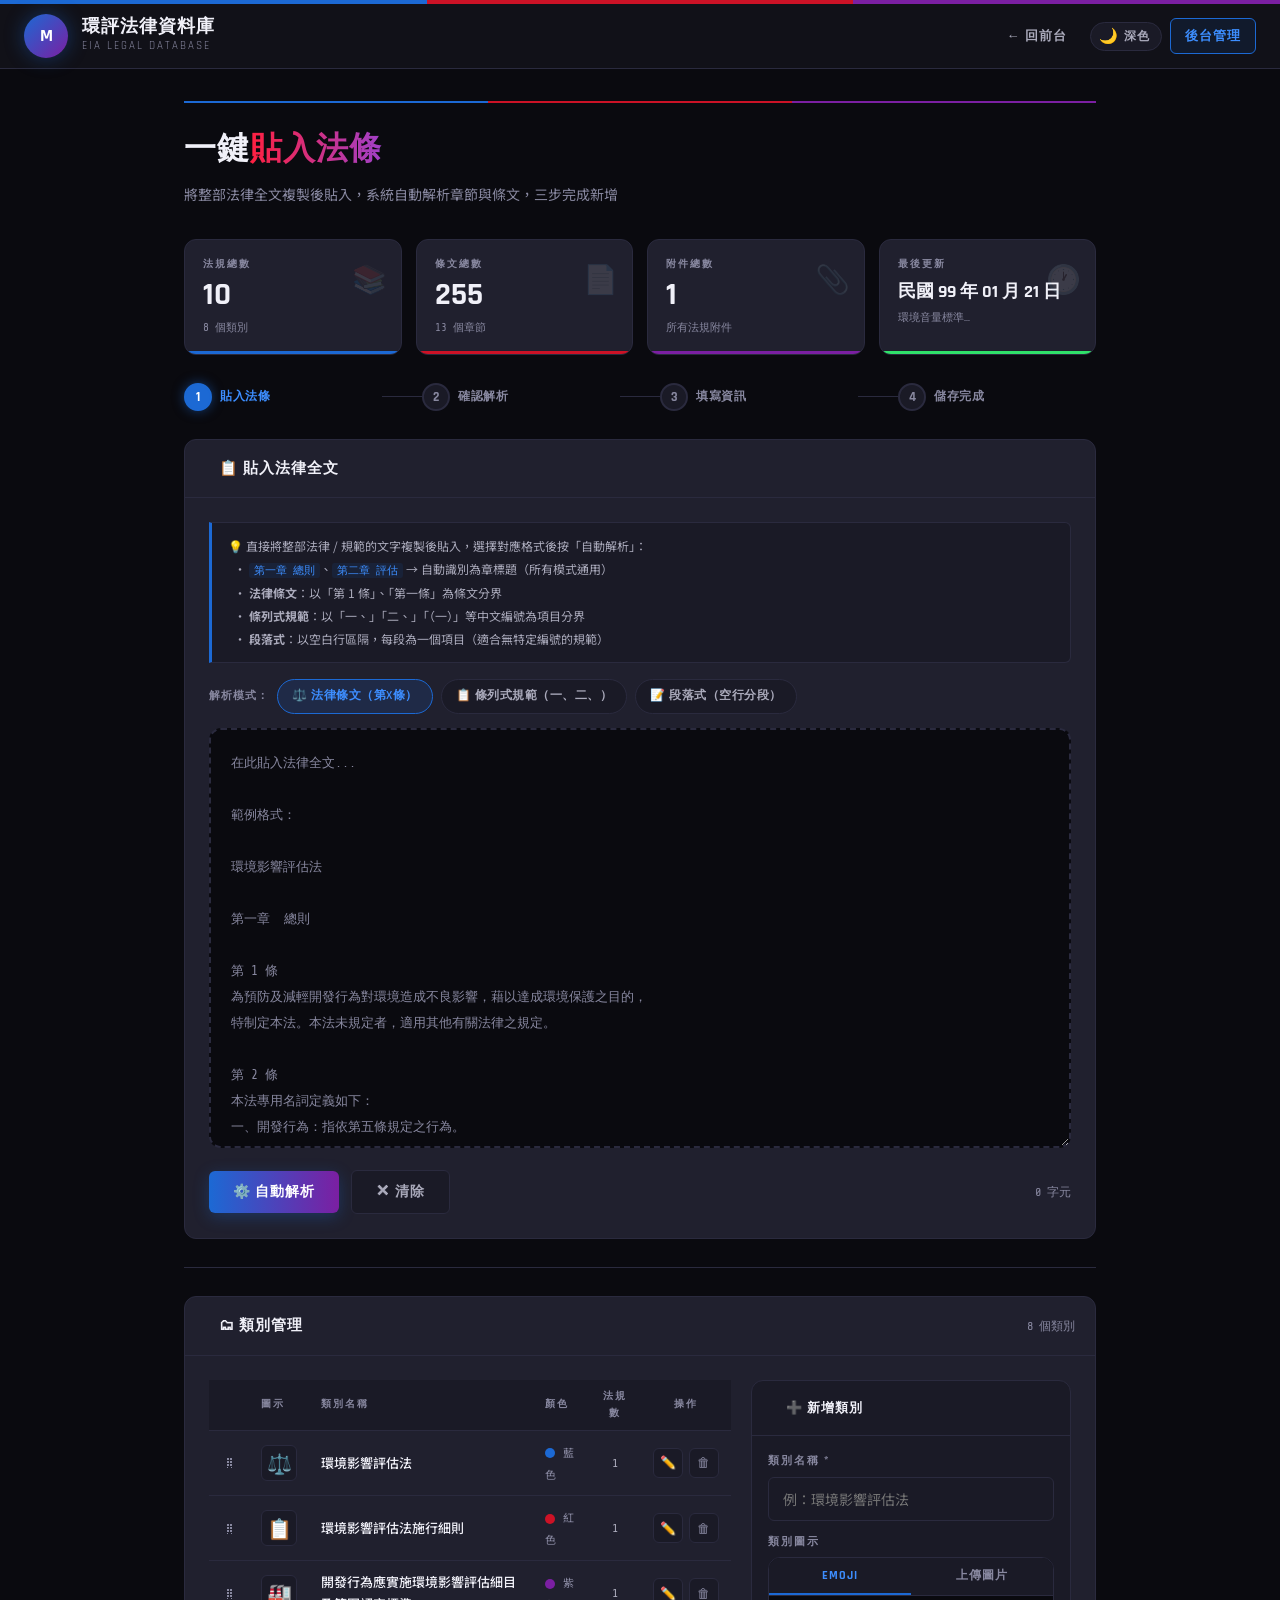
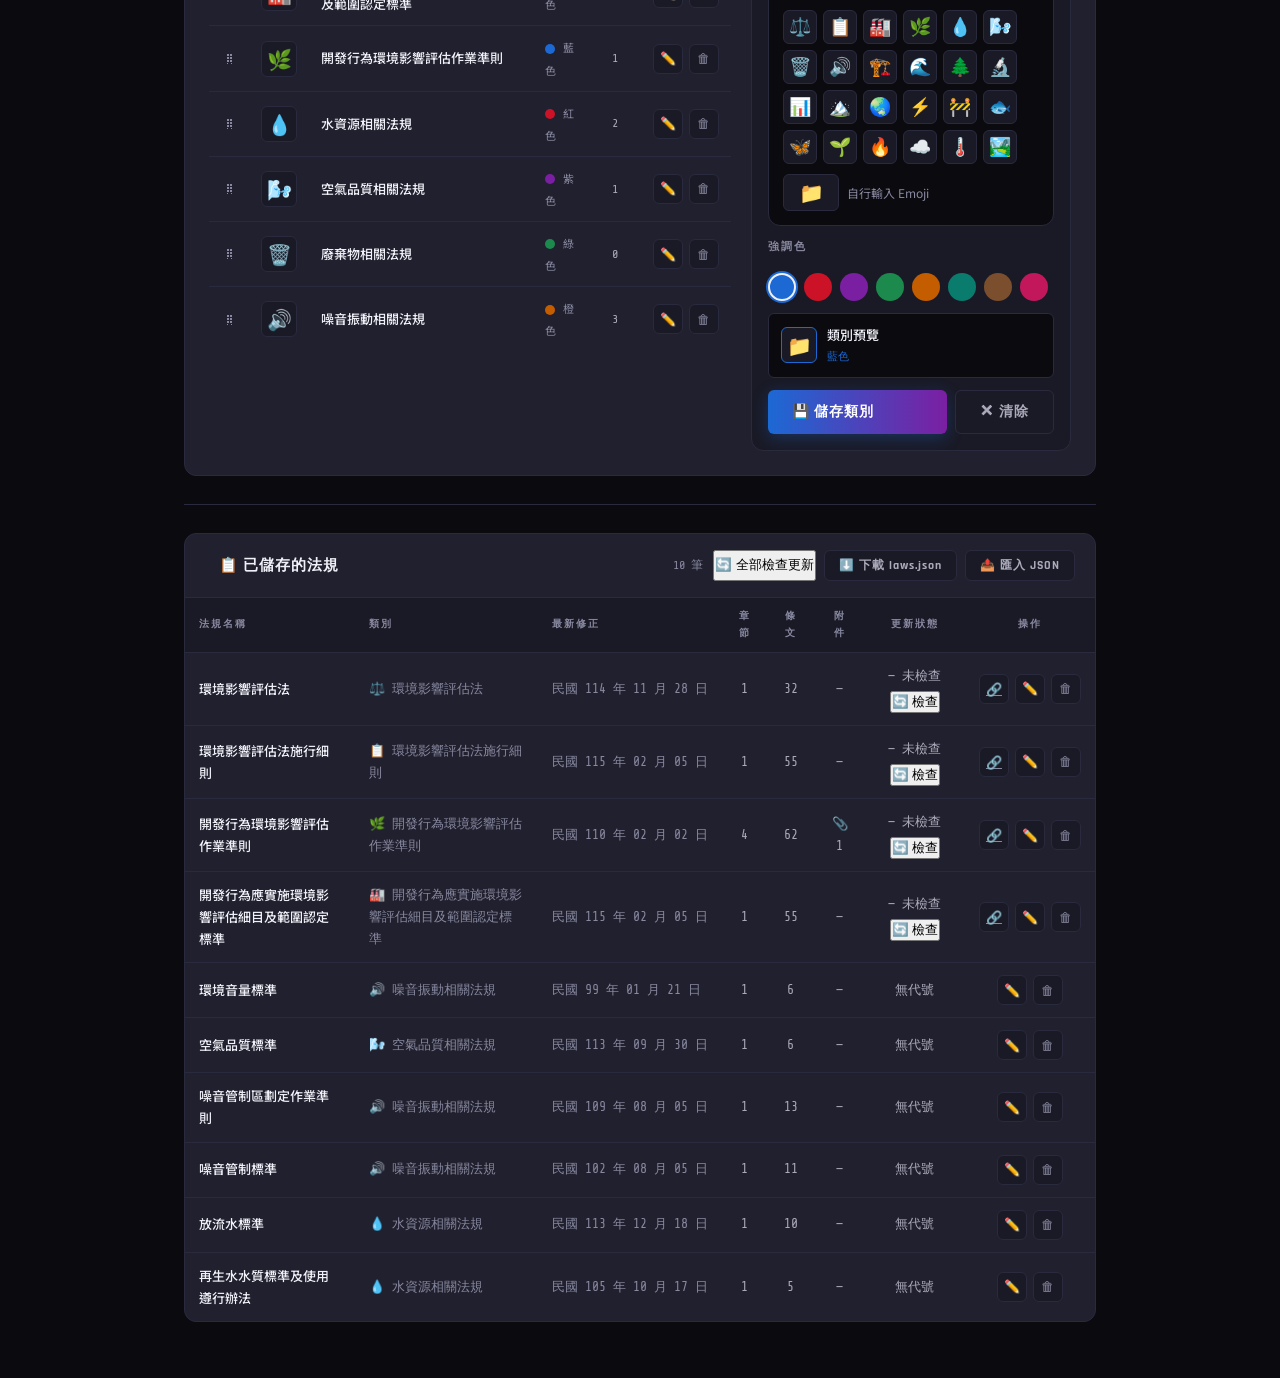
==== commit 32f8ecc9: "Update admin.html" ====
--- a/admin.html
+++ b/admin.html
@@ -556,6 +556,23 @@
         </div>
       </div>
 
+      <!-- FL 法規代號 -->
+      <div class="form-group" style="margin-bottom:14px;">
+        <label class="form-label">🔗 FL 法規代號（環境部法規資料庫追蹤用）</label>
+        <div class="fl-input-row">
+          <input type="text" id="fFlCode" class="form-input"
+            placeholder="例：FL016236（可在 oaout.moenv.gov.tw 網址列找到）"
+            style="font-family:var(--font-mono);letter-spacing:1px;"
+            oninput="onFlCodeInput()" />
+          <a id="fFlLink" href="#" target="_blank" class="fl-link-btn" style="display:none;">
+            🔗 開啟官方頁面
+          </a>
+        </div>
+        <div style="font-size:11px;color:var(--m-grey);margin-top:5px;font-family:var(--font-mono);">
+          填入後可自動追蹤法規是否有新版本。格式：FL######
+        </div>
+      </div>
+
       <div class="form-group">
         <label class="form-label">法規摘要（選填，留空則自動取第一條）</label>
         <textarea id="fSummary" class="form-textarea" rows="2" placeholder="簡述立法目的或重點..."></textarea>
@@ -722,6 +739,7 @@
       <span class="form-card-title" style="font-family:var(--font-display);font-size:15px;font-weight:700;letter-spacing:1px;text-transform:uppercase;">📋 已儲存的法規</span>
       <span id="lawCount" style="margin-left:auto;font-size:12px;color:var(--m-grey);font-family:var(--font-mono);">0 筆</span>
       <div style="display:flex;gap:8px;flex-wrap:wrap;">
+        <button class="check-all-btn" id="checkAllBtn" onclick="checkAllLaws()">🔄 全部檢查更新</button>
         <button class="btn btn-secondary" style="padding:6px 14px;font-size:12px;" onclick="downloadJSON()">⬇️ 下載 laws.json</button>
         <button class="btn btn-secondary" style="padding:6px 14px;font-size:12px;" onclick="toggleImport()">📤 匯入 JSON</button>
       </div>
@@ -746,6 +764,7 @@
             <th style="text-align:center;">章節</th>
             <th style="text-align:center;">條文</th>
             <th style="text-align:center;">附件</th>
+            <th style="text-align:center;">更新狀態</th>
             <th style="text-align:center;">操作</th>
           </tr>
         </thead>
@@ -816,6 +835,14 @@
 // ── State ──
 let DB = { categories: [], laws: [] };
 let parsedChapters = [];
+
+// FL 法規代號對照表（環境部法規資料庫）
+const FL_KNOWN = {
+  'eia-main':        'FL016236',
+  'eia-enforcement': 'FL016237',
+  'pollution':       'FL016247',
+  'nature':          'FL016238',
+};
 let editingId      = null;
 let pendingAttachments = []; // [{id, name, type, size, dataKey, data}]
 
@@ -853,6 +880,15 @@
   // 格式正規化：補上所有類別缺少的 iconType / iconData 欄位
   normalizeCats();
 
+  // 自動補上已知 FL 代號（既有法規無代號時自動帶入）
+  let flUpdated = false;
+  DB.laws.forEach(law => {
+    if (!law.flCode && FL_KNOWN[law.category]) {
+      law.flCode = FL_KNOWN[law.category]; flUpdated = true;
+    }
+  });
+  if (flUpdated) saveDB();
+
   populateCatSelect();
   renderTable();
   initCatManager();
@@ -1311,6 +1347,7 @@
     lawNumber:   document.getElementById('fLawNumber').value.trim(),
     lastAmended: document.getElementById('fLastAmended').value.trim(),
     authority:   document.getElementById('fAuthority').value.trim(),
+    flCode:      document.getElementById('fFlCode').value.trim().toUpperCase() || autoFillFlCode({category}),
     status:      document.getElementById('fStatus').value,
     chapters:    parsedChapters,
     attachments: attachmentsMeta,
@@ -1359,6 +1396,9 @@
   document.getElementById('fLastAmended').value  = law.lastAmended || '';
   document.getElementById('fAuthority').value    = law.authority || '';
   document.getElementById('fSummary').value      = law.summary || '';
+  const flCode = law.flCode || autoFillFlCode(law);
+  document.getElementById('fFlCode').value = flCode;
+  onFlCodeInput();
   document.getElementById('metaCardTitle').textContent = '✏️ 編輯法規資訊';
 
   loadExistingAttachments(law);
@@ -1386,7 +1426,7 @@
   document.getElementById('lawCount').textContent = DB.laws.length + ' 筆';
   renderDashboard();
   if (!DB.laws.length) {
-    tbody.innerHTML = `<tr class="no-data-row"><td colspan="7">尚無法規資料，請使用上方表單新增</td></tr>`;
+    tbody.innerHTML = `<tr class="no-data-row"><td colspan="8">尚無法規資料，請使用上方表單新增</td></tr>`;
     return;
   }
   tbody.innerHTML = '';
@@ -1395,16 +1435,47 @@
     const chCount  = law.chapters?.length || 0;
     const artCount = law.chapters?.reduce((s,c) => s + (c.articles?.length||0), 0) || 0;
     const attCount = law.attachments?.length || 0;
+    const flCode   = law.flCode || '';
+    const status   = law.updateStatus || {};
+
+    // 更新狀態 badge
+    let statusHtml = '';
+    if (!flCode) {
+      statusHtml = `<span class="fl-badge no-code">無代號</span>`;
+    } else if (status.checking) {
+      statusHtml = `<span class="fl-badge checking">⏳ 檢查中</span>`;
+    } else if (status.result === 'up-to-date') {
+      statusHtml = `<span class="fl-badge up-to-date" title="檢查於 ${status.checkedAt||''}">✓ 最新</span>`;
+    } else if (status.result === 'outdated') {
+      statusHtml = `<span class="fl-badge outdated" title="政府最新：${status.govDate||''}">⚠ 有更新</span>`;
+    } else if (status.result === 'cors-blocked') {
+      statusHtml = `<span class="fl-badge checking" title="CORS 限制，請手動確認">⚡ 需手動</span>`;
+    } else if (status.result === 'error') {
+      statusHtml = `<span class="fl-badge no-code" title="${status.msg||''}">✕ 錯誤</span>`;
+    } else {
+      statusHtml = `<span class="fl-badge" title="點擊檢查更新">— 未檢查</span>`;
+    }
+
     const tr = document.createElement('tr');
     tr.innerHTML = `
-      <td class="td-title">${esc(law.title)}</td>
-      <td class="td-cat">${cat ? cat.icon+' '+cat.name : law.category}</td>
+      <td class="td-title">
+        ${esc(law.title)}
+        ${status.result==='outdated' ? `<span class="update-badge">🔴 有新版本</span>` : ''}
+      </td>
+      <td class="td-cat">${cat ? (cat.iconType==='image'?'🖼':cat.icon||cat.iconData||'')+' '+cat.name : law.category}</td>
       <td class="td-date">${law.lastAmended||'—'}</td>
       <td class="td-count">${chCount}</td>
       <td class="td-count">${artCount}</td>
       <td class="td-count">${attCount ? '📎 '+attCount : '—'}</td>
+      <td class="td-count" style="min-width:100px;">
+        <div style="display:flex;flex-direction:column;align-items:center;gap:4px;">
+          ${statusHtml}
+          ${flCode ? `<button class="fl-check-btn" id="chkbtn-${law.id}" onclick="checkOneLaw(${law.id})" title="${flCode}">🔄 檢查</button>` : ''}
+        </div>
+      </td>
       <td class="td-actions">
         <div class="law-list-actions" style="justify-content:center;">
+          ${flCode ? `<a href="https://oaout.moenv.gov.tw/law/LawContent.aspx?id=${flCode}" target="_blank" class="icon-btn" title="開啟官方頁面">🔗</a>` : ''}
           <button class="icon-btn" onclick="editLaw(${law.id})" title="編輯">✏️</button>
           <button class="icon-btn del" onclick="deleteLaw(${law.id})" title="刪除">🗑</button>
         </div>
@@ -1423,7 +1494,7 @@
   parsedChapters = []; editingId = null;
   pendingAttachments = []; renderAttachList();
   initTlEditor([]);
-  ['fTitle','fLawNumber','fLastAmended','fAuthority','fSummary'].forEach(id =>
+  ['fTitle','fLawNumber','fLastAmended','fAuthority','fSummary','fFlCode'].forEach(id =>
     document.getElementById(id).value = '');
   document.getElementById('fCategory').value = '';
   document.getElementById('fStatus').value   = '現行';
@@ -1743,7 +1814,154 @@
 }
 
 // ══════════════════════════════
-// 統計儀表板
+// FL 法規追蹤
+// ══════════════════════════════
+
+function flUrl(code) {
+  return `https://oaout.moenv.gov.tw/law/LawContent.aspx?id=${code}`;
+}
+
+// 輸入 FL 代號時即時更新連結
+function onFlCodeInput() {
+  const code = document.getElementById('fFlCode').value.trim();
+  const linkEl = document.getElementById('fFlLink');
+  if (code && /^FL\d+$/i.test(code)) {
+    linkEl.href = flUrl(code.toUpperCase());
+    linkEl.style.display = 'inline-flex';
+  } else {
+    linkEl.style.display = 'none';
+  }
+}
+
+// 檢查單一法規
+async function checkOneLaw(lawId) {
+  const law = DB.laws.find(l => l.id === lawId);
+  if (!law?.flCode) return;
+  const btn = document.getElementById(`chkbtn-${lawId}`);
+  if (btn) { btn.disabled = true; btn.textContent = '⏳'; }
+
+  law.updateStatus = { checking: true };
+  renderTable();
+
+  const result = await fetchFlStatus(law.flCode, law.lastAmended);
+  law.updateStatus = { ...result, checkedAt: new Date().toLocaleString('zh-TW') };
+  saveDB();
+  renderTable();
+
+  if (result.result === 'outdated') {
+    showToast('🔴', `「${law.title}」有新版本！政府最新：${result.govDate}`, true);
+  } else if (result.result === 'up-to-date') {
+    showToast('✅', `「${law.title}」已是最新版本`);
+  } else if (result.result === 'cors-blocked') {
+    showToast('⚡', `CORS 限制，已開啟官方頁面，請手動確認`);
+    window.open(flUrl(law.flCode), '_blank');
+  }
+}
+
+// 全部檢查
+async function checkAllLaws() {
+  const toCheck = DB.laws.filter(l => l.flCode);
+  if (!toCheck.length) {
+    showToast('⚠️', '沒有法規填有 FL 代號，請先在編輯頁面填入', true);
+    return;
+  }
+  const btn = document.getElementById('checkAllBtn');
+  btn.disabled = true;
+  btn.textContent = `⏳ 檢查中 (0/${toCheck.length})`;
+
+  let outdated = 0;
+  for (let i = 0; i < toCheck.length; i++) {
+    const law = toCheck[i];
+    btn.textContent = `⏳ 檢查中 (${i+1}/${toCheck.length})`;
+    law.updateStatus = { checking: true };
+    renderTable();
+
+    const result = await fetchFlStatus(law.flCode, law.lastAmended);
+    law.updateStatus = { ...result, checkedAt: new Date().toLocaleString('zh-TW') };
+    if (result.result === 'outdated') outdated++;
+
+    // 避免太快請求被擋
+    await new Promise(r => setTimeout(r, 800));
+  }
+
+  saveDB();
+  renderTable();
+  btn.disabled = false;
+  btn.textContent = '🔄 全部檢查更新';
+
+  if (outdated > 0) {
+    showToast('🔴', `檢查完成：${outdated} 部法規有新版本！`, true);
+  } else {
+    showToast('✅', `全部 ${toCheck.length} 部法規均為最新版本`);
+  }
+}
+
+// 核心：fetch 環境部法規頁面，比對修正日期
+async function fetchFlStatus(flCode, storedDate) {
+  const url = flUrl(flCode);
+  try {
+    const res = await fetch(url, {
+      mode: 'cors',
+      signal: AbortSignal.timeout(8000),
+    });
+    const html = await res.text();
+
+    // 嘗試從 HTML 抓修正日期
+    // 環境部頁面通常有「中華民國 XXX 年 XX 月 XX 日」或民國格式
+    const datePatterns = [
+      /最新異動日期[^：]*：\s*(\d{4}-\d{2}-\d{2})/,
+      /修正日期[^：]*：([^<]{6,20})/,
+      /(\d{3})\s*年\s*(\d{1,2})\s*月\s*(\d{1,2})\s*日/,
+    ];
+
+    let govDate = '';
+    for (const re of datePatterns) {
+      const m = html.match(re);
+      if (m) {
+        // 轉換民國年
+        if (m[1] && m[2] && m[3]) {
+          const y = parseInt(m[1]) + 1911;
+          govDate = `${m[1]}年${m[2]}月${m[3]}日`;
+        } else {
+          govDate = (m[1] || '').trim();
+        }
+        if (govDate) break;
+      }
+    }
+
+    if (!govDate) {
+      // 抓到頁面但無法解析日期 → 標記需手動確認
+      return { result: 'cors-blocked', msg: '頁面已取得但無法解析日期' };
+    }
+
+    // 比較日期（民國年格式，直接字串比較）
+    const isOutdated = storedDate && govDate && govDate !== storedDate;
+    return {
+      result: isOutdated ? 'outdated' : 'up-to-date',
+      govDate,
+    };
+
+  } catch (e) {
+    if (e.name === 'TypeError' || e.message?.includes('CORS') || e.message?.includes('Failed to fetch')) {
+      // CORS 被擋 → 開啟官方頁面
+      return { result: 'cors-blocked', msg: 'CORS 限制' };
+    }
+    if (e.name === 'TimeoutError') {
+      return { result: 'error', msg: '請求逾時' };
+    }
+    return { result: 'error', msg: e.message };
+  }
+}
+
+// 自動帶入已知 FL 代號（依 category id 對照）
+function autoFillFlCode(law) {
+  if (!law.flCode && FL_KNOWN[law.category]) {
+    return FL_KNOWN[law.category];
+  }
+  return law.flCode || '';
+}
+
+// ══════════════════════════════
 // ══════════════════════════════
 function renderDashboard() {
   const laws = DB.laws, cats = DB.categories;
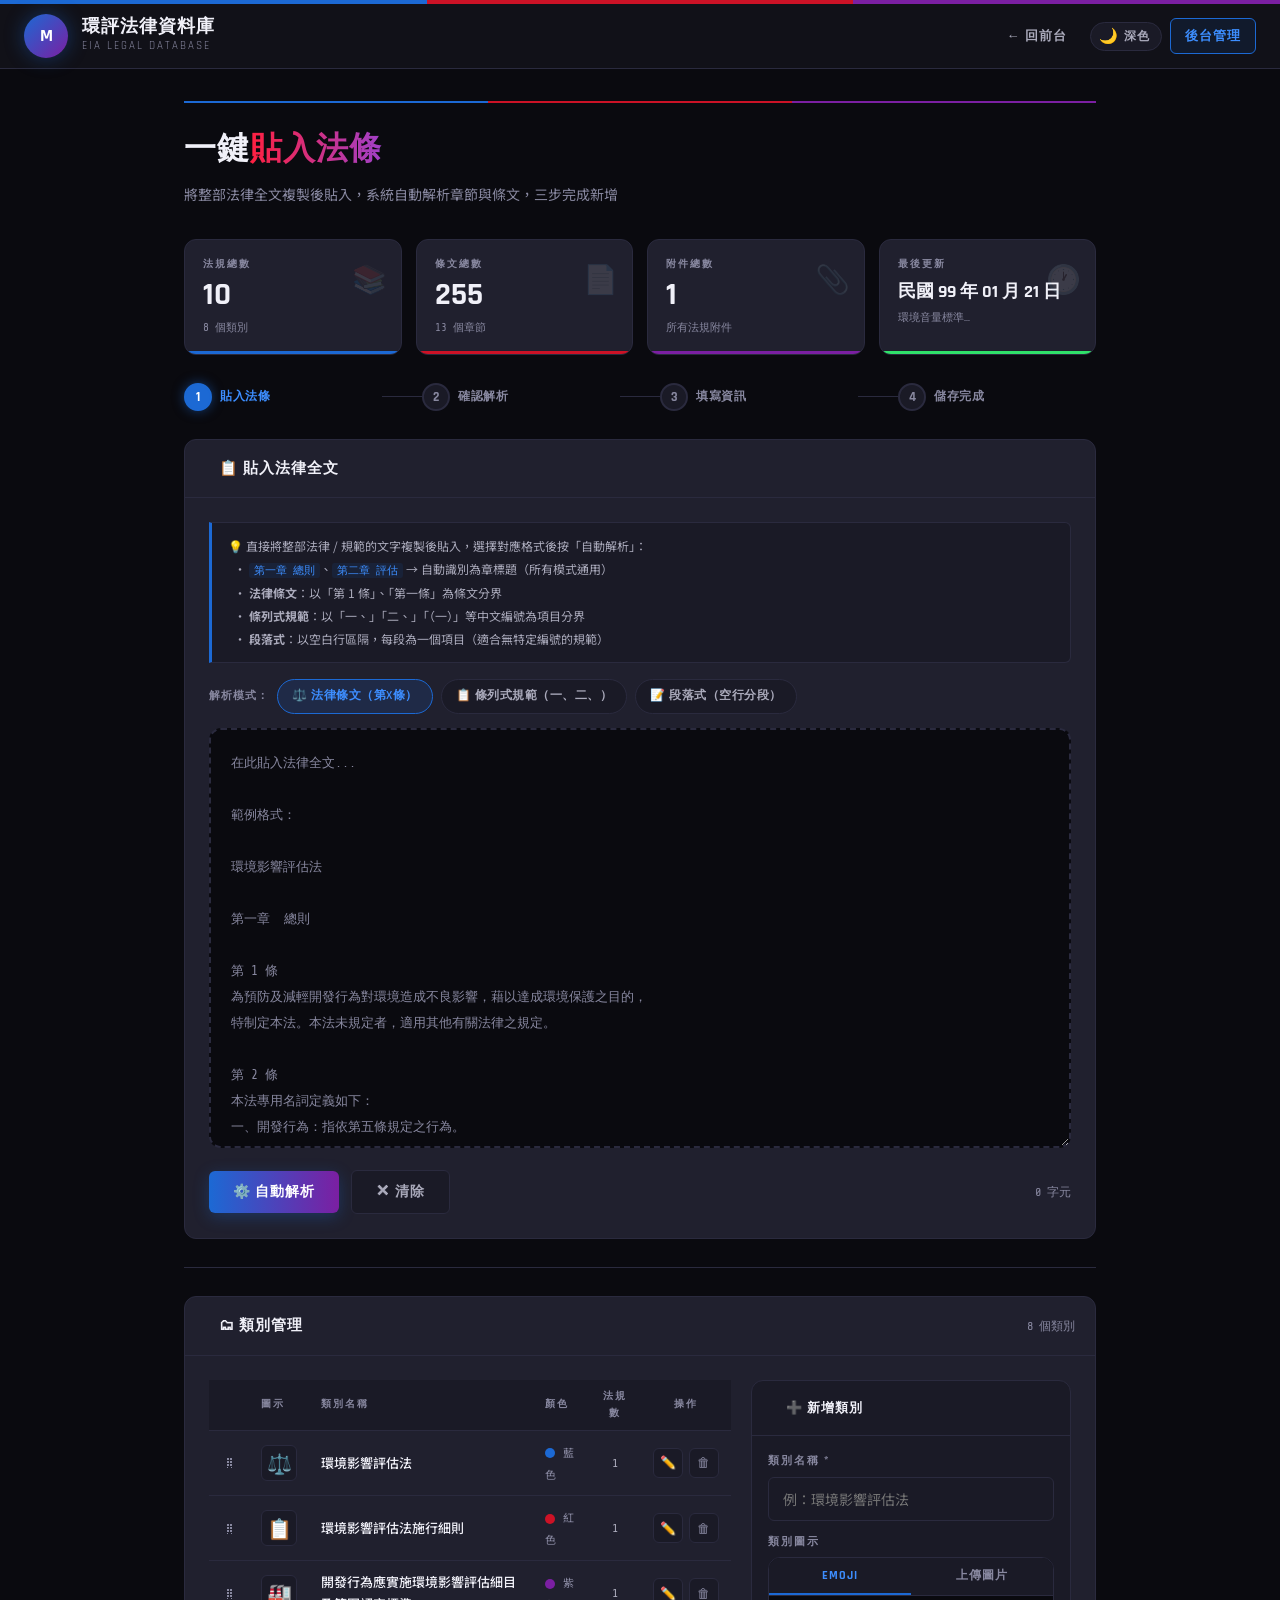
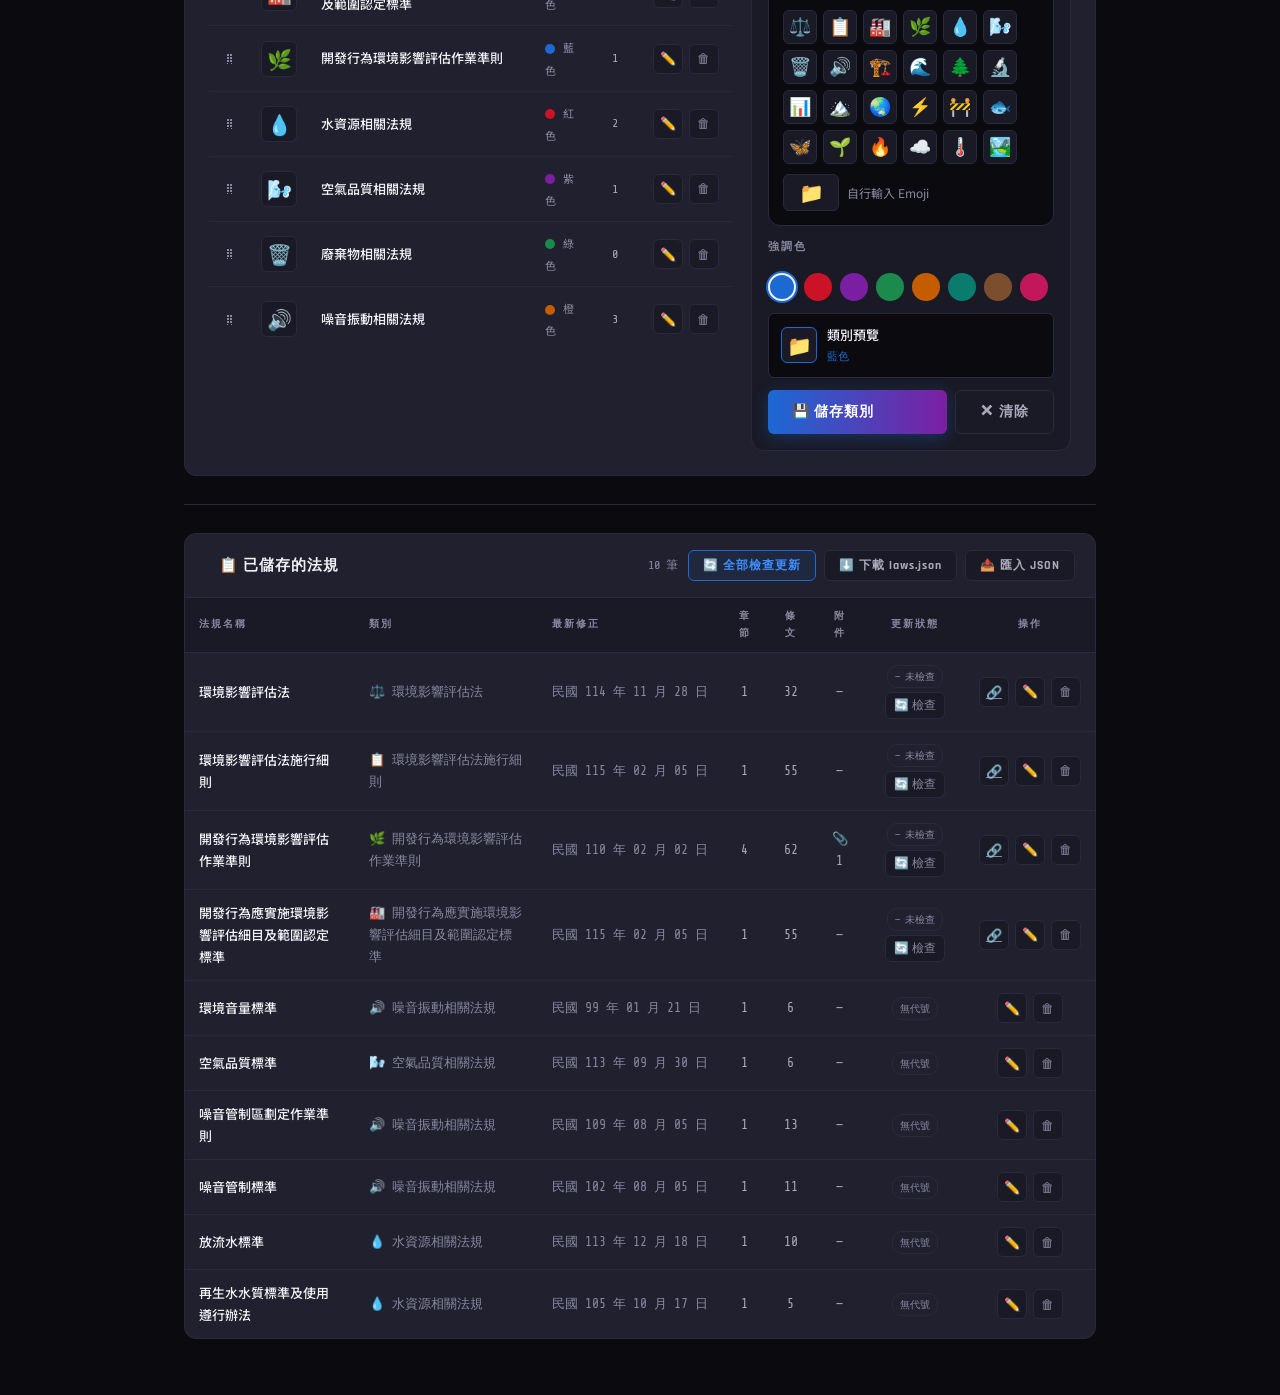
==== commit cb041f74: "Update admin.html" ====
--- a/admin.html
+++ b/admin.html
@@ -556,20 +556,20 @@
         </div>
       </div>
 
-      <!-- FL 法規代號 -->
+      <!-- 法規來源網址 -->
       <div class="form-group" style="margin-bottom:14px;">
-        <label class="form-label">🔗 FL 法規代號（環境部法規資料庫追蹤用）</label>
+        <label class="form-label">🔗 法規來源網址 / FL 代號（選填，用於追蹤更新）</label>
         <div class="fl-input-row">
           <input type="text" id="fFlCode" class="form-input"
-            placeholder="例：FL016236（可在 oaout.moenv.gov.tw 網址列找到）"
-            style="font-family:var(--font-mono);letter-spacing:1px;"
+            placeholder="貼入完整網址 或 FL代號（如 FL016236）"
             oninput="onFlCodeInput()" />
           <a id="fFlLink" href="#" target="_blank" class="fl-link-btn" style="display:none;">
-            🔗 開啟官方頁面
+            🔗 開啟
           </a>
         </div>
-        <div style="font-size:11px;color:var(--m-grey);margin-top:5px;font-family:var(--font-mono);">
-          填入後可自動追蹤法規是否有新版本。格式：FL######
+        <div style="font-size:11px;color:var(--m-grey);margin-top:5px;line-height:1.8;">
+          ・環境部：輸入 <code style="font-family:var(--font-mono);background:var(--m-surface);padding:1px 5px;border-radius:3px;">FL016236</code> 自動轉換連結<br>
+          ・其他機關：直接貼入完整網址（如 law.moj.gov.tw、內政部、農業部等）
         </div>
       </div>
 
@@ -1347,7 +1347,7 @@
     lawNumber:   document.getElementById('fLawNumber').value.trim(),
     lastAmended: document.getElementById('fLastAmended').value.trim(),
     authority:   document.getElementById('fAuthority').value.trim(),
-    flCode:      document.getElementById('fFlCode').value.trim().toUpperCase() || autoFillFlCode({category}),
+    flCode: (val => /^FL/i.test(val) ? val.toUpperCase() : val)(document.getElementById('fFlCode').value.trim()) || autoFillFlCode({category}),
     status:      document.getElementById('fStatus').value,
     chapters:    parsedChapters,
     attachments: attachmentsMeta,
@@ -1475,7 +1475,7 @@
       </td>
       <td class="td-actions">
         <div class="law-list-actions" style="justify-content:center;">
-          ${flCode ? `<a href="https://oaout.moenv.gov.tw/law/LawContent.aspx?id=${flCode}" target="_blank" class="icon-btn" title="開啟官方頁面">🔗</a>` : ''}
+          ${flCode ? `<a href="${resolveFlUrl(flCode)||'#'}" target="_blank" class="icon-btn" title="開啟官方頁面：${flCode}">🔗</a>` : ''}
           <button class="icon-btn" onclick="editLaw(${law.id})" title="編輯">✏️</button>
           <button class="icon-btn del" onclick="deleteLaw(${law.id})" title="刪除">🗑</button>
         </div>
@@ -1817,17 +1817,34 @@
 // FL 法規追蹤
 // ══════════════════════════════
 
-function flUrl(code) {
-  return `https://oaout.moenv.gov.tw/law/LawContent.aspx?id=${code}`;
-}
-
-// 輸入 FL 代號時即時更新連結
+// 解析輸入：FL代號 或 完整網址 → 統一回傳網址
+function resolveFlUrl(input) {
+  if (!input) return null;
+  input = input.trim();
+  // 完整網址
+  if (/^https?:\/\//i.test(input)) return input;
+  // FL 代號 → 環境部網址
+  if (/^FL\d+$/i.test(input)) return `https://oaout.moenv.gov.tw/law/LawContent.aspx?id=${input.toUpperCase()}`;
+  // 其他短代號也嘗試當 FL
+  if (/^FL/i.test(input)) return `https://oaout.moenv.gov.tw/law/LawContent.aspx?id=${input.toUpperCase()}`;
+  return null;
+}
+
+function flUrl(codeOrUrl) {
+  return resolveFlUrl(codeOrUrl) || '#';
+}
+
+// 輸入時即時更新連結
 function onFlCodeInput() {
-  const code = document.getElementById('fFlCode').value.trim();
+  const val    = document.getElementById('fFlCode').value.trim();
+  const url    = resolveFlUrl(val);
   const linkEl = document.getElementById('fFlLink');
-  if (code && /^FL\d+$/i.test(code)) {
-    linkEl.href = flUrl(code.toUpperCase());
+  if (url) {
+    linkEl.href = url;
     linkEl.style.display = 'inline-flex';
+    // 顯示來源類型提示
+    if (/^FL/i.test(val)) linkEl.title = '環境部法規資料庫';
+    else linkEl.title = url;
   } else {
     linkEl.style.display = 'none';
   }
@@ -1854,7 +1871,7 @@
     showToast('✅', `「${law.title}」已是最新版本`);
   } else if (result.result === 'cors-blocked') {
     showToast('⚡', `CORS 限制，已開啟官方頁面，請手動確認`);
-    window.open(flUrl(law.flCode), '_blank');
+    window.open(resolveFlUrl(law.flCode), '_blank');
   }
 }
 
@@ -1896,9 +1913,13 @@
   }
 }
 
-// 核心：fetch 環境部法規頁面，比對修正日期
-async function fetchFlStatus(flCode, storedDate) {
-  const url = flUrl(flCode);
+// 核心：fetch 法規頁面，比對修正日期
+async function fetchFlStatus(codeOrUrl, storedDate) {
+  const url = resolveFlUrl(codeOrUrl);
+  if (!url) return { result: 'error', msg: '無效的網址或代號' };
+
+  const isFlCode = /^FL\d+$/i.test(codeOrUrl); // 只有 FL 代號才能自動解析日期
+
   try {
     const res = await fetch(url, {
       mode: 'cors',
@@ -1906,8 +1927,12 @@
     });
     const html = await res.text();
 
-    // 嘗試從 HTML 抓修正日期
-    // 環境部頁面通常有「中華民國 XXX 年 XX 月 XX 日」或民國格式
+    if (!isFlCode) {
+      // 非環境部 FL 代號 → 頁面抓到了，但不強迫解析，標記需手動確認
+      return { result: 'cors-blocked', msg: '頁面已取得，請手動確認日期' };
+    }
+
+    // 嘗試從環境部頁面抓修正日期
     const datePatterns = [
       /最新異動日期[^：]*：\s*(\d{4}-\d{2}-\d{2})/,
       /修正日期[^：]*：([^<]{6,20})/,
@@ -1918,9 +1943,7 @@
     for (const re of datePatterns) {
       const m = html.match(re);
       if (m) {
-        // 轉換民國年
         if (m[1] && m[2] && m[3]) {
-          const y = parseInt(m[1]) + 1911;
           govDate = `${m[1]}年${m[2]}月${m[3]}日`;
         } else {
           govDate = (m[1] || '').trim();
@@ -1929,26 +1952,15 @@
       }
     }
 
-    if (!govDate) {
-      // 抓到頁面但無法解析日期 → 標記需手動確認
-      return { result: 'cors-blocked', msg: '頁面已取得但無法解析日期' };
-    }
-
-    // 比較日期（民國年格式，直接字串比較）
+    if (!govDate) return { result: 'cors-blocked', msg: '頁面已取得但無法解析日期' };
+
     const isOutdated = storedDate && govDate && govDate !== storedDate;
-    return {
-      result: isOutdated ? 'outdated' : 'up-to-date',
-      govDate,
-    };
+    return { result: isOutdated ? 'outdated' : 'up-to-date', govDate };
 
   } catch (e) {
-    if (e.name === 'TypeError' || e.message?.includes('CORS') || e.message?.includes('Failed to fetch')) {
-      // CORS 被擋 → 開啟官方頁面
-      return { result: 'cors-blocked', msg: 'CORS 限制' };
-    }
-    if (e.name === 'TimeoutError') {
-      return { result: 'error', msg: '請求逾時' };
-    }
+    const isCors = e.name === 'TypeError' || e.message?.includes('Failed to fetch');
+    if (isCors) return { result: 'cors-blocked', msg: 'CORS 限制' };
+    if (e.name === 'TimeoutError') return { result: 'error', msg: '請求逾時' };
     return { result: 'error', msg: e.message };
   }
 }
--- a/style.css
+++ b/style.css
@@ -1650,3 +1650,55 @@
   .layout { padding: 20px 16px; }
   .stats-bar { gap: 16px; }
 }
+
+/* ============================================
+   FL 法規追蹤
+   ============================================ */
+.fl-badge {
+  display: inline-flex; align-items: center; gap: 4px;
+  font-family: var(--font-mono); font-size: 10px;
+  padding: 2px 7px; border-radius: 10px;
+  border: 1px solid var(--m-border); color: var(--m-grey);
+  white-space: nowrap;
+}
+.fl-badge.up-to-date { border-color:rgba(48,224,106,0.4); background:rgba(48,224,106,0.08); color:#30E06A; }
+.fl-badge.outdated   { border-color:rgba(255,32,64,0.4);  background:rgba(255,32,64,0.08);  color:var(--m-red-lt); animation: pulse-red 2s infinite; }
+.fl-badge.checking   { border-color:rgba(255,210,0,0.4);  background:rgba(255,210,0,0.08);  color:#FFD600; }
+@keyframes pulse-red {
+  0%,100% { box-shadow: 0 0 0 0 rgba(255,32,64,0); }
+  50%     { box-shadow: 0 0 0 4px rgba(255,32,64,0.2); }
+}
+.fl-check-btn {
+  background:var(--m-surface); border:1px solid var(--m-border);
+  border-radius:var(--radius); color:var(--m-grey);
+  padding:4px 8px; font-size:12px; cursor:pointer;
+  transition:all 0.15s; white-space:nowrap;
+}
+.fl-check-btn:hover { border-color:var(--m-blue); color:var(--m-blue-lt); }
+.fl-check-btn:disabled { opacity:0.5; cursor:wait; }
+.fl-input-row { display:flex; gap:8px; align-items:center; }
+.fl-input-row .form-input { flex:1; font-family:var(--font-mono); letter-spacing:1px; }
+.fl-link-btn {
+  background:var(--m-surface); border:1px solid var(--m-border);
+  border-radius:var(--radius); color:var(--m-grey-lt);
+  padding:8px 12px; font-size:12px; cursor:pointer;
+  transition:all 0.15s; white-space:nowrap; text-decoration:none;
+  display:inline-flex; align-items:center; gap:5px;
+}
+.fl-link-btn:hover { border-color:var(--m-blue); color:var(--m-blue-lt); }
+.check-all-btn {
+  background:rgba(28,105,212,0.1); border:1px solid var(--m-blue);
+  border-radius:var(--radius); color:var(--m-blue-lt);
+  padding:6px 14px; font-family:var(--font-display);
+  font-size:12px; font-weight:700; letter-spacing:1px;
+  cursor:pointer; transition:all 0.2s;
+  display:inline-flex; align-items:center; gap:6px;
+}
+.check-all-btn:hover { background:rgba(28,105,212,0.2); }
+.check-all-btn:disabled { opacity:0.5; cursor:wait; }
+.update-badge {
+  display:inline-flex; align-items:center; gap:4px;
+  background:rgba(255,32,64,0.1); border:1px solid rgba(255,32,64,0.4);
+  color:var(--m-red-lt); font-size:10px; font-family:var(--font-mono);
+  padding:2px 8px; border-radius:10px; margin-left:6px;
+}
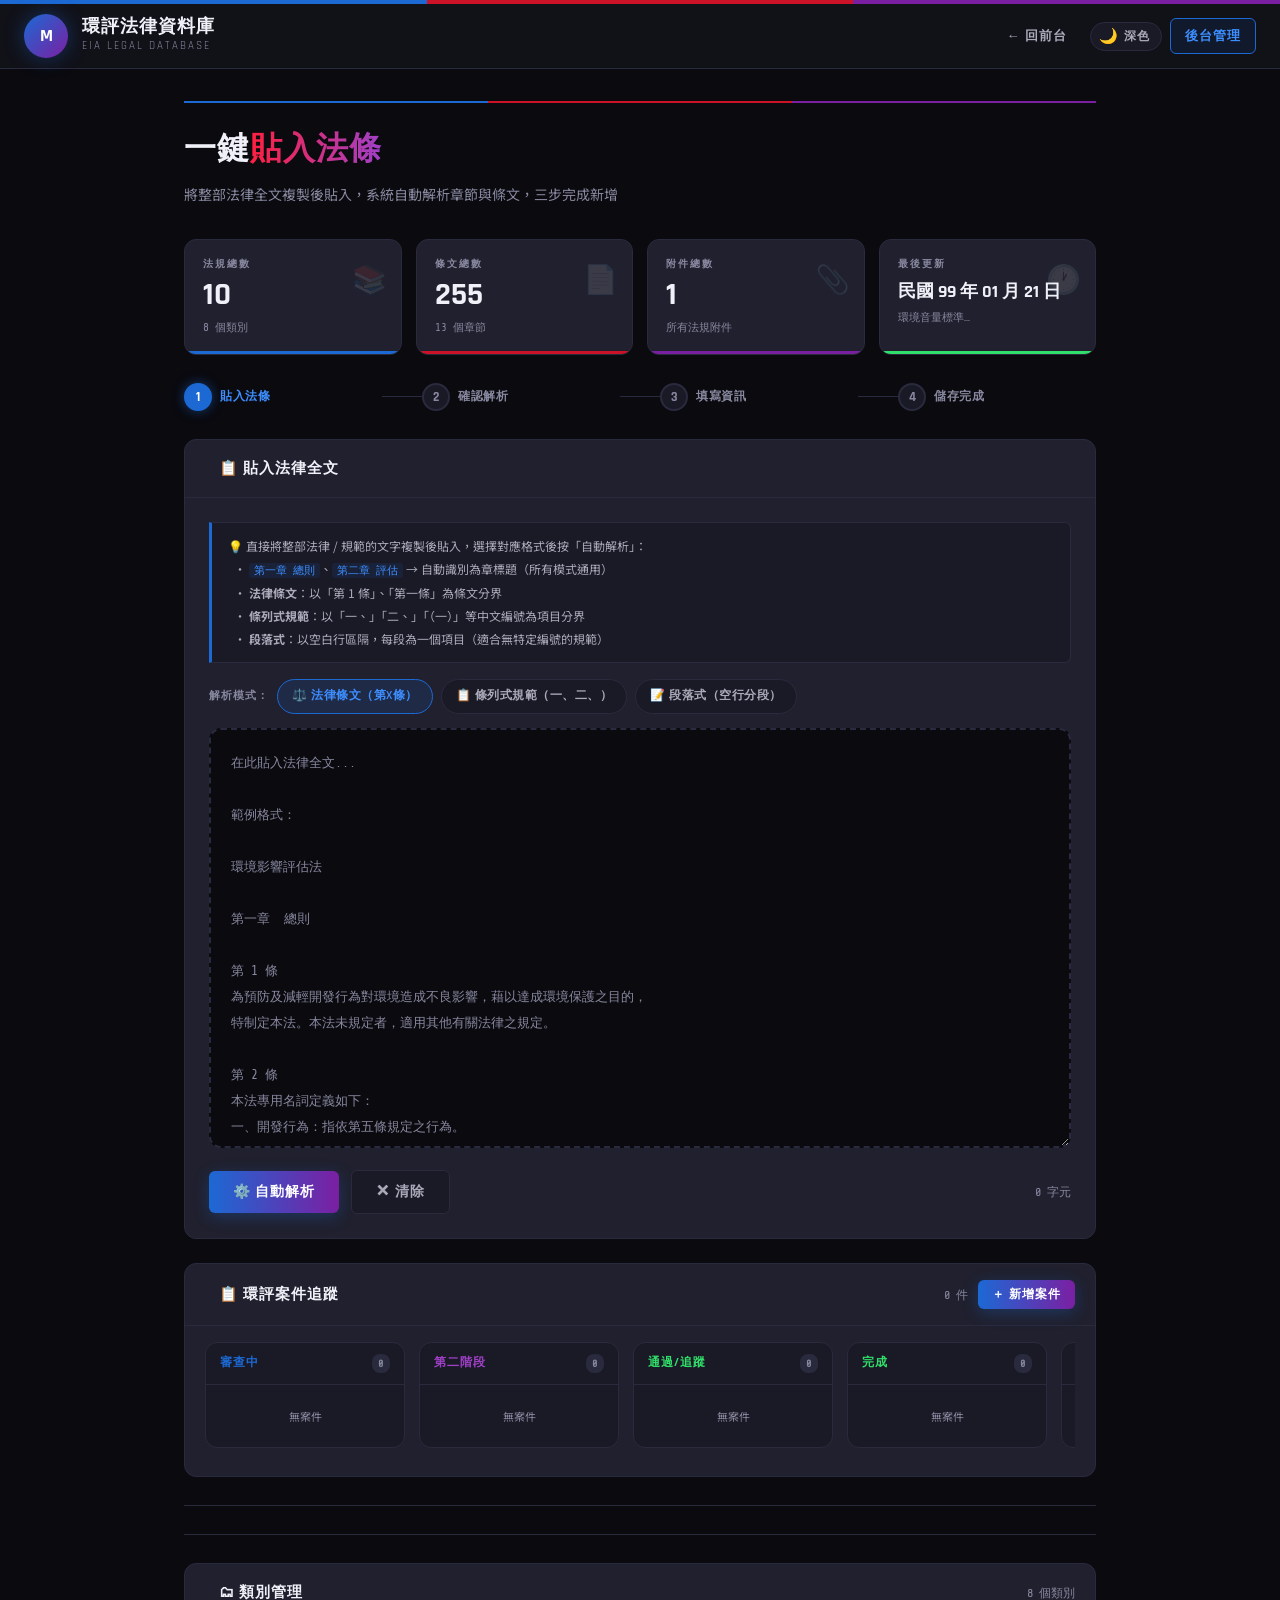
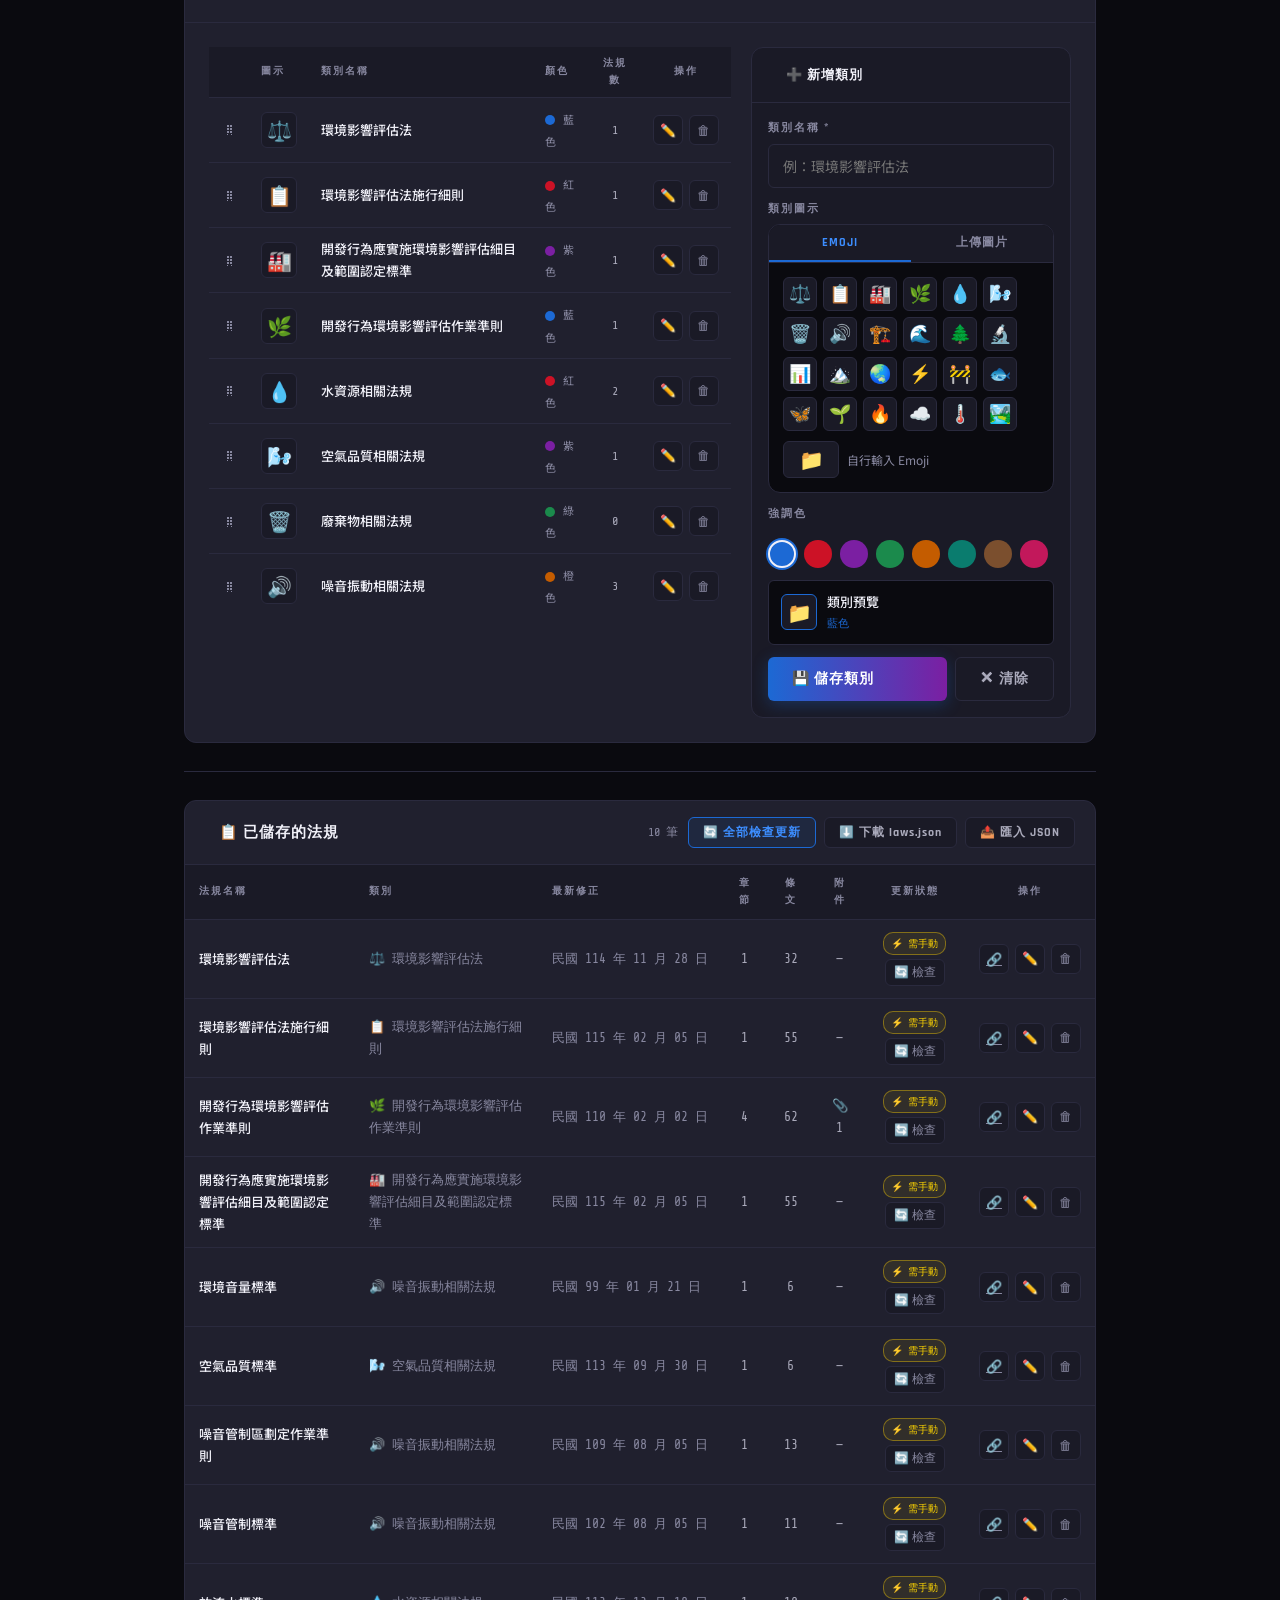
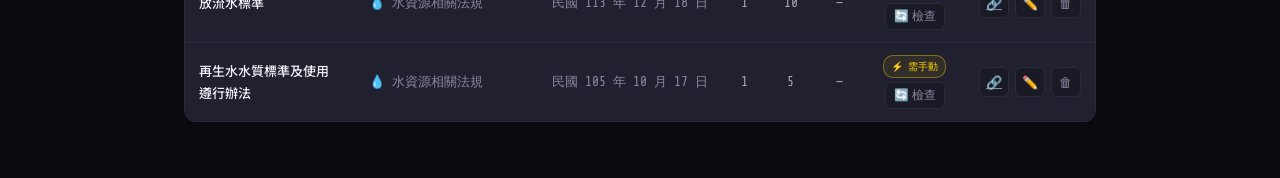
==== commit 0fb96a27: "Add files via upload" ====
--- a/admin.html
+++ b/admin.html
@@ -620,6 +620,23 @@
     </div>
   </div>
 
+  <!-- ══════ 環評案件追蹤 ══════ -->
+  <div class="form-card" style="margin-bottom:0;">
+    <div class="form-card-header" style="flex-wrap:wrap;gap:10px;">
+      <div class="m-stripe-vert"></div>
+      <span class="form-card-title" style="font-family:var(--font-display);font-size:15px;font-weight:700;letter-spacing:1px;text-transform:uppercase;">📋 環評案件追蹤</span>
+      <span id="caseCount" style="margin-left:auto;font-size:12px;color:var(--m-grey);font-family:var(--font-mono);">0 件</span>
+      <button class="btn btn-primary" style="padding:6px 14px;font-size:12px;" onclick="openCaseForm()">＋ 新增案件</button>
+    </div>
+
+    <!-- Kanban 看板 -->
+    <div style="padding:16px 20px 20px;">
+      <div class="kanban-board" id="kanbanBoard"></div>
+    </div>
+  </div>
+
+  <div class="divider"></div>
+
   <!-- ══════ CATEGORY MANAGER ══════ -->
   <div class="divider"></div>
 
@@ -774,6 +791,124 @@
   </div>
 
 </div><!-- /admin-layout -->
+
+<!-- 案件表單 Modal -->
+<div class="modal-backdrop" id="caseFormBackdrop" onclick="closeCaseForm(event)" style="z-index:205;">
+  <div class="modal" style="max-width:680px;" id="caseFormModal">
+    <div class="m-stripe"></div>
+    <div class="modal-header" style="padding:16px 20px;">
+      <div class="modal-header-info">
+        <div class="modal-title" id="caseFormTitle">➕ 新增案件</div>
+      </div>
+      <button class="modal-close" onclick="closeCaseFormDirect()">✕</button>
+    </div>
+    <div style="overflow-y:auto;padding:20px;display:flex;flex-direction:column;gap:14px;">
+      <div class="form-group">
+        <label class="form-label">案件名稱 *</label>
+        <input type="text" id="cfName" class="form-input" placeholder="例：XX科技廠新建工程環境影響評估" />
+      </div>
+      <div style="display:grid;grid-template-columns:1fr 1fr;gap:12px;">
+        <div class="form-group">
+          <label class="form-label">開發類型</label>
+          <select id="cfType" class="form-select">
+            <option>工廠/工業區</option>
+            <option>道路/橋梁</option>
+            <option>港灣/機場</option>
+            <option>土地開發</option>
+            <option>水資源</option>
+            <option>礦石開採</option>
+            <option>廢棄物處理</option>
+            <option>能源開發</option>
+            <option>畜牧業</option>
+            <option>其他</option>
+          </select>
+        </div>
+        <div class="form-group">
+          <label class="form-label">目前階段</label>
+          <select id="cfStage" class="form-select">
+            <option value="0">申請受理</option>
+            <option value="1">第一階段環說書審查</option>
+            <option value="2">補件/再審</option>
+            <option value="3">第二階段環評書審查</option>
+            <option value="4">環評大會</option>
+            <option value="5">有條件通過</option>
+            <option value="6">通過</option>
+            <option value="7">否決</option>
+            <option value="8">追蹤考核</option>
+            <option value="9">備查/環差</option>
+          </select>
+        </div>
+      </div>
+      <div style="display:grid;grid-template-columns:1fr 1fr;gap:12px;">
+        <div class="form-group">
+          <label class="form-label">開發單位</label>
+          <input type="text" id="cfDeveloper" class="form-input" placeholder="例：XX股份有限公司" />
+        </div>
+        <div class="form-group">
+          <label class="form-label">開發地點</label>
+          <input type="text" id="cfLocation" class="form-input" placeholder="例：台中市西屯區" />
+        </div>
+      </div>
+      <div style="display:grid;grid-template-columns:1fr 1fr;gap:12px;">
+        <div class="form-group">
+          <label class="form-label">最近動作日期</label>
+          <input type="text" id="cfDate" class="form-input" placeholder="例：113年5月10日" />
+        </div>
+        <div class="form-group">
+          <label class="form-label">下次預定日期</label>
+          <input type="text" id="cfNextDate" class="form-input" placeholder="例：113年6月1日" />
+        </div>
+      </div>
+      <div class="form-group">
+        <label class="form-label">備註 / 目前狀況</label>
+        <textarea id="cfNote" class="form-textarea" rows="3" placeholder="例：補件要求：噪音評估需補充夜間測值..."></textarea>
+      </div>
+      <div style="display:flex;gap:10px;padding-top:10px;border-top:1px solid var(--m-border);">
+        <button class="btn btn-primary" style="flex:1;" onclick="saveCase()">💾 儲存案件</button>
+        <button class="btn btn-secondary" onclick="closeCaseFormDirect()">取消</button>
+        <button class="btn btn-danger" id="cfDeleteBtn" style="display:none;" onclick="deleteCurrentCase()">🗑 刪除</button>
+      </div>
+    </div>
+  </div>
+</div>
+
+<!-- 案件詳情 Modal -->
+<div class="case-modal-backdrop" id="caseDetailBackdrop" onclick="closeCaseDetail(event)">
+  <div class="case-modal">
+    <div class="m-stripe"></div>
+    <div class="modal-header" id="caseDetailHeader" style="padding:16px 20px;"></div>
+    <div style="overflow-y:auto;flex:1;padding:0;">
+      <div style="padding:16px 20px 0;">
+        <!-- 審查流程 -->
+        <div class="eia-flow" id="caseDetailFlow"></div>
+      </div>
+      <!-- 時間軸 -->
+      <div class="case-tl" id="caseDetailTl"></div>
+      <!-- 新增紀錄 -->
+      <div style="padding:0 20px 20px;border-top:1px solid var(--m-border);padding-top:14px;">
+        <div style="font-family:var(--font-display);font-size:11px;font-weight:700;letter-spacing:2px;color:var(--m-grey);text-transform:uppercase;margin-bottom:10px;">新增進度紀錄</div>
+        <div style="display:flex;gap:8px;flex-wrap:wrap;">
+          <input type="text" id="cdNewDate" class="form-input" style="width:130px;" placeholder="113年6月1日" />
+          <select id="cdNewStage" class="form-select" style="flex:1;min-width:160px;">
+            <option value="0">申請受理</option>
+            <option value="1">第一階段環說書審查</option>
+            <option value="2">補件/再審</option>
+            <option value="3">第二階段環評書審查</option>
+            <option value="4">環評大會</option>
+            <option value="5">有條件通過</option>
+            <option value="6">通過</option>
+            <option value="7">否決</option>
+            <option value="8">追蹤考核</option>
+            <option value="9">備查/環差</option>
+          </select>
+          <input type="text" id="cdNewNote" class="form-input" style="flex:2;min-width:180px;" placeholder="紀錄說明（選填）" />
+          <button class="btn btn-primary" onclick="addCaseRecord()">＋ 新增</button>
+          <button class="btn btn-secondary" onclick="editCurrentCase()">✏️ 編輯案件</button>
+        </div>
+      </div>
+    </div>
+  </div>
+</div>
 
 <div class="toast" id="toast">
   <span class="toast-icon" id="toastIcon">✅</span>
@@ -892,6 +1027,7 @@
   populateCatSelect();
   renderTable();
   initCatManager();
+  initCaseTracker();
   initTlEditor([]);
   renderDashboard();
   document.getElementById('cName').addEventListener('input', updateCatPreview);
@@ -1524,6 +1660,187 @@
   '🚧','🐟','🦋','🌱','🔥','☁️','🌡️','🏞️',
 ];
 
+// ══════════════════════════════
+// 環評案件追蹤
+// ══════════════════════════════
+const STAGES = [
+  { id:0, label:'申請受理',       icon:'📥' },
+  { id:1, label:'第一階段環說書', icon:'📋' },
+  { id:2, label:'補件/再審',      icon:'🔄' },
+  { id:3, label:'第二階段環評書', icon:'📑' },
+  { id:4, label:'環評大會',       icon:'🏛'  },
+  { id:5, label:'有條件通過',     icon:'⚠️' },
+  { id:6, label:'通過',          icon:'✅'  },
+  { id:7, label:'否決',          icon:'❌'  },
+  { id:8, label:'追蹤考核',      icon:'👁'  },
+  { id:9, label:'備查/環差',     icon:'📝'  },
+];
+const KANBAN_COLS = [
+  { ids:[0,1,2],  label:'審查中',   color:'var(--m-blue)'     },
+  { ids:[3,4],    label:'第二階段', color:'var(--m-violet-lt)' },
+  { ids:[5,8,9],  label:'通過/追蹤',color:'var(--m-green-lt)'  },
+  { ids:[6],      label:'完成',     color:'#30E06A'             },
+  { ids:[7],      label:'否決',     color:'var(--m-red-lt)'    },
+];
+let currentCaseId = null;
+
+function initCaseTracker() {
+  if (!DB.cases) DB.cases = [];
+  renderKanban();
+}
+
+function renderKanban() {
+  const board = document.getElementById('kanbanBoard');
+  document.getElementById('caseCount').textContent = (DB.cases||[]).length + ' 件';
+  board.innerHTML = '';
+  KANBAN_COLS.forEach(col => {
+    const cases = (DB.cases||[]).filter(c => col.ids.includes(c.stageId));
+    const div = document.createElement('div');
+    div.className = 'kanban-col';
+    div.innerHTML = `
+      <div class="kanban-col-header" style="color:${col.color}">${col.label}
+        <span class="kanban-col-count">${cases.length}</span>
+      </div>
+      <div class="kanban-col-body">
+        ${cases.length===0 ? `<div style="font-size:11px;color:var(--m-grey);text-align:center;padding:12px 0;">無案件</div>` : ''}
+        ${cases.map(c=>`<div class="kanban-chip" onclick="openCaseDetail(${c.id})">
+          <div class="kanban-chip-title">${esc(c.name)}</div>
+          <div class="kanban-chip-sub">${STAGES[c.stageId]?.icon||''} ${STAGES[c.stageId]?.label||''}${c.nextDate?' · 📅 '+esc(c.nextDate):''}</div>
+        </div>`).join('')}
+      </div>`;
+    board.appendChild(div);
+  });
+}
+
+function openCaseForm(caseId=null) {
+  currentCaseId = caseId;
+  const c = caseId ? DB.cases.find(c=>c.id===caseId) : null;
+  document.getElementById('caseFormTitle').textContent = c ? '✏️ 編輯案件' : '➕ 新增案件';
+  document.getElementById('cfName').value      = c?.name||'';
+  document.getElementById('cfType').value      = c?.type||'工廠/工業區';
+  document.getElementById('cfStage').value     = c?.stageId??0;
+  document.getElementById('cfDeveloper').value = c?.developer||'';
+  document.getElementById('cfLocation').value  = c?.location||'';
+  document.getElementById('cfDate').value      = c?.date||'';
+  document.getElementById('cfNextDate').value  = c?.nextDate||'';
+  document.getElementById('cfNote').value      = c?.note||'';
+  document.getElementById('cfDeleteBtn').style.display = c ? 'inline-flex' : 'none';
+  document.getElementById('caseFormBackdrop').classList.add('open');
+  document.body.style.overflow = 'hidden';
+}
+function closeCaseForm(e) {
+  if (e.target===document.getElementById('caseFormBackdrop')) closeCaseFormDirect();
+}
+function closeCaseFormDirect() {
+  document.getElementById('caseFormBackdrop').classList.remove('open');
+  document.body.style.overflow = '';
+}
+
+function saveCase() {
+  const name = document.getElementById('cfName').value.trim();
+  if (!name) { showToast('⚠️','請填寫案件名稱',true); return; }
+  const stageId = parseInt(document.getElementById('cfStage').value);
+  const now = new Date().toLocaleDateString('zh-TW',{year:'numeric',month:'2-digit',day:'2-digit'});
+  if (currentCaseId) {
+    const idx = DB.cases.findIndex(c=>c.id===currentCaseId);
+    if (idx>=0) {
+      const old = DB.cases[idx];
+      if (old.stageId !== stageId) {
+        old.records = old.records||[];
+        old.records.push({date:now,stageId,note:'階段更新'});
+      }
+      DB.cases[idx] = {...old,name,stageId,type:document.getElementById('cfType').value,
+        developer:document.getElementById('cfDeveloper').value.trim(),
+        location:document.getElementById('cfLocation').value.trim(),
+        date:document.getElementById('cfDate').value.trim(),
+        nextDate:document.getElementById('cfNextDate').value.trim(),
+        note:document.getElementById('cfNote').value.trim()};
+    }
+    showToast('✅',`「${name}」已更新`);
+  } else {
+    DB.cases.push({id:Date.now(),name,stageId,
+      type:document.getElementById('cfType').value,
+      developer:document.getElementById('cfDeveloper').value.trim(),
+      location:document.getElementById('cfLocation').value.trim(),
+      date:document.getElementById('cfDate').value.trim(),
+      nextDate:document.getElementById('cfNextDate').value.trim(),
+      note:document.getElementById('cfNote').value.trim(),
+      records:[{date:now,stageId,note:'案件建立'}]});
+    showToast('✅',`「${name}」已新增`);
+  }
+  saveDB(); renderKanban(); closeCaseFormDirect();
+}
+
+function deleteCurrentCase() {
+  const c = DB.cases.find(c=>c.id===currentCaseId);
+  if (!c||!confirm(`確定要刪除「${c.name}」？`)) return;
+  DB.cases = DB.cases.filter(c=>c.id!==currentCaseId);
+  saveDB(); renderKanban(); closeCaseFormDirect();
+  showToast('🗑','案件已刪除');
+}
+
+function openCaseDetail(caseId) {
+  const c = DB.cases.find(c=>c.id===caseId);
+  if (!c) return;
+  currentCaseId = caseId;
+  const stage = STAGES[c.stageId];
+  document.getElementById('caseDetailHeader').innerHTML = `
+    <div class="modal-header-info" style="flex:1;">
+      <div class="modal-title">${esc(c.name)}</div>
+      <div class="modal-meta" style="flex-wrap:wrap;gap:10px;">
+        <span>🏭 ${esc(c.type)}</span>
+        ${c.developer?`<span>🏢 ${esc(c.developer)}</span>`:''}
+        ${c.location ?`<span>📍 ${esc(c.location)}</span>` :''}
+        ${c.nextDate ?`<span>📅 下次：${esc(c.nextDate)}</span>`:''}
+      </div>
+      ${c.note?`<div style="font-size:12px;color:var(--m-grey-lt);margin-top:6px;padding:8px 12px;background:var(--m-surface);border-radius:var(--radius);">${esc(c.note)}</div>`:''}
+    </div>
+    <button class="modal-close" onclick="closeCaseDetailDirect()">✕</button>`;
+
+  const FLOW_ORDER=[0,1,2,3,4,5,6,8,9];
+  document.getElementById('caseDetailFlow').innerHTML = FLOW_ORDER.map(sid=>{
+    const s=STAGES[sid];
+    const isDone=(c.records||[]).some(r=>r.stageId===sid);
+    const isCurrent=c.stageId===sid;
+    const cls = c.stageId===7&&sid===7?'fail':isCurrent?'current':isDone?'done':'';
+    return `<div class="flow-step ${cls}"><div class="flow-dot">${s.icon}</div><div class="flow-label">${s.label}</div></div>`;
+  }).join('');
+
+  const recs=[...(c.records||[])].reverse();
+  document.getElementById('caseDetailTl').innerHTML = recs.length
+    ? recs.map((r,i)=>`<div class="case-tl-item">
+        <div class="case-tl-dot ${i===0?'current':''}"></div>
+        <div class="case-tl-date">${esc(r.date)}</div>
+        <div><div class="case-tl-stage">${STAGES[r.stageId]?.icon||''} ${STAGES[r.stageId]?.label||''}</div>
+        ${r.note?`<div class="case-tl-note">${esc(r.note)}</div>`:''}</div>
+      </div>`).join('')
+    : '<div style="padding:16px;color:var(--m-grey);font-size:13px;">尚無紀錄</div>';
+
+  document.getElementById('caseDetailBackdrop').classList.add('open');
+  document.body.style.overflow='hidden';
+}
+function closeCaseDetail(e){if(e.target===document.getElementById('caseDetailBackdrop'))closeCaseDetailDirect();}
+function closeCaseDetailDirect(){document.getElementById('caseDetailBackdrop').classList.remove('open');document.body.style.overflow='';}
+function editCurrentCase(){closeCaseDetailDirect();openCaseForm(currentCaseId);}
+
+function addCaseRecord() {
+  const date=document.getElementById('cdNewDate').value.trim();
+  const stageId=parseInt(document.getElementById('cdNewStage').value);
+  const note=document.getElementById('cdNewNote').value.trim();
+  if (!date){showToast('⚠️','請填寫日期',true);return;}
+  const idx=DB.cases.findIndex(c=>c.id===currentCaseId);
+  if (idx<0) return;
+  DB.cases[idx].records=DB.cases[idx].records||[];
+  DB.cases[idx].records.push({date,stageId,note});
+  DB.cases[idx].stageId=stageId;
+  saveDB();
+  document.getElementById('cdNewDate').value='';
+  document.getElementById('cdNewNote').value='';
+  showToast('✅','進度紀錄已新增');
+  openCaseDetail(currentCaseId);
+  renderKanban();
+}
+
 let catIconType    = 'emoji';   // 'emoji' | 'image'
 let catIconValue   = '📁';      // current emoji or base64
 let catColorId     = 'blue';
--- a/style.css
+++ b/style.css
@@ -1702,3 +1702,342 @@
   color:var(--m-red-lt); font-size:10px; font-family:var(--font-mono);
   padding:2px 8px; border-radius:10px; margin-left:6px;
 }
+
+/* ============================================
+   螢光筆標記
+   ============================================ */
+.hl-toolbar {
+  display: flex;
+  align-items: center;
+  gap: 6px;
+  padding: 6px 10px;
+  background: var(--m-surface);
+  border-radius: var(--radius);
+  border: 1px solid var(--m-border);
+  flex-wrap: wrap;
+}
+.hl-toolbar-label {
+  font-family: var(--font-mono);
+  font-size: 10px;
+  color: var(--m-grey);
+  letter-spacing: 1px;
+  text-transform: uppercase;
+  flex-shrink: 0;
+}
+.hl-btn {
+  width: 22px; height: 22px;
+  border-radius: 50%;
+  border: 2px solid transparent;
+  cursor: pointer;
+  transition: all 0.15s;
+  flex-shrink: 0;
+}
+.hl-btn:hover { transform: scale(1.2); }
+.hl-btn.active { border-color: var(--m-white); box-shadow: 0 0 0 2px currentColor; }
+.hl-btn.erase {
+  background: var(--m-border);
+  font-size: 12px;
+  display: flex; align-items: center; justify-content: center;
+  width: auto; height: auto;
+  border-radius: var(--radius);
+  padding: 3px 8px;
+  color: var(--m-grey);
+  font-family: var(--font-mono);
+  border: 1px solid var(--m-border);
+}
+.hl-btn.erase:hover { color: var(--m-red-lt); border-color: var(--m-red); }
+
+/* 螢光筆顏色 */
+.hl-yellow  { background: rgba(255,214,0,0.35);  border-left: 3px solid #FFD600 !important; }
+.hl-red     { background: rgba(255,80,80,0.2);   border-left: 3px solid #FF5050 !important; }
+.hl-blue    { background: rgba(28,105,212,0.2);  border-left: 3px solid var(--m-blue-lt) !important; }
+.hl-green   { background: rgba(48,224,106,0.18); border-left: 3px solid #30E06A !important; }
+[data-theme="light"] .hl-yellow  { background: rgba(255,214,0,0.25); }
+[data-theme="light"] .hl-red     { background: rgba(220,50,50,0.12); }
+[data-theme="light"] .hl-blue    { background: rgba(28,105,212,0.1); }
+[data-theme="light"] .hl-green   { background: rgba(30,150,80,0.12); }
+
+.article-block.hl-yellow .article-content,
+.article-block.hl-red    .article-content,
+.article-block.hl-blue   .article-content,
+.article-block.hl-green  .article-content { color: var(--m-white); }
+[data-theme="light"] .article-block.hl-yellow .article-content,
+[data-theme="light"] .article-block.hl-red    .article-content,
+[data-theme="light"] .article-block.hl-blue   .article-content,
+[data-theme="light"] .article-block.hl-green  .article-content { color: var(--m-white); }
+
+/* ============================================
+   字型大小調整
+   ============================================ */
+.font-ctrl {
+  display: flex;
+  align-items: center;
+  gap: 4px;
+}
+.font-ctrl-btn {
+  background: var(--m-surface);
+  border: 1px solid var(--m-border);
+  border-radius: var(--radius);
+  color: var(--m-grey-lt);
+  width: 28px; height: 28px;
+  display: flex; align-items: center; justify-content: center;
+  cursor: pointer;
+  font-size: 14px; font-weight: 700;
+  transition: all 0.15s;
+  flex-shrink: 0;
+}
+.font-ctrl-btn:hover { border-color: var(--m-blue); color: var(--m-blue-lt); }
+.font-size-label {
+  font-family: var(--font-mono);
+  font-size: 11px;
+  color: var(--m-grey);
+  min-width: 28px;
+  text-align: center;
+}
+
+/* ============================================
+   列印樣式
+   ============================================ */
+.print-btn {
+  display: inline-flex; align-items: center; gap: 6px;
+  background: var(--m-surface); border: 1px solid var(--m-border);
+  border-radius: var(--radius); color: var(--m-grey-lt);
+  padding: 6px 14px; font-family: var(--font-display);
+  font-size: 12px; font-weight: 700; letter-spacing: 1px;
+  cursor: pointer; transition: all 0.15s; white-space: nowrap;
+}
+.print-btn:hover { border-color: var(--m-blue); color: var(--m-blue-lt); }
+
+@media print {
+  body * { visibility: hidden; }
+  #printArea, #printArea * { visibility: visible; }
+  #printArea {
+    position: fixed; top: 0; left: 0;
+    width: 100%; background: #fff;
+    color: #111; padding: 20mm;
+    font-family: 'Noto Sans TC', sans-serif;
+  }
+  .print-title {
+    font-size: 20pt; font-weight: 700;
+    border-bottom: 2px solid #111;
+    padding-bottom: 6pt; margin-bottom: 12pt;
+  }
+  .print-meta {
+    font-size: 9pt; color: #555;
+    margin-bottom: 16pt;
+  }
+  .print-chapter {
+    font-size: 12pt; font-weight: 700;
+    margin: 16pt 0 8pt;
+    border-left: 4pt solid #1C69D4;
+    padding-left: 8pt;
+  }
+  .print-article {
+    display: flex; gap: 12pt;
+    margin-bottom: 8pt;
+    page-break-inside: avoid;
+  }
+  .print-art-num {
+    font-size: 9pt; color: #1C69D4;
+    min-width: 56pt; flex-shrink: 0;
+    font-weight: 700;
+  }
+  .print-art-content {
+    font-size: 10pt; line-height: 1.8;
+    white-space: pre-line;
+  }
+  .print-hl-yellow { background: #FFF9C4; }
+  .print-hl-red    { background: #FFEBEE; }
+  .print-hl-blue   { background: #E3F2FD; }
+  .print-hl-green  { background: #E8F5E9; }
+}
+
+/* ============================================
+   關鍵數字標記
+   ============================================ */
+.num-tag {
+  display: inline;
+  background: rgba(255,160,0,0.18);
+  color: #FF9800;
+  border-radius: 3px;
+  padding: 0 3px;
+  font-weight: 700;
+  border-bottom: 2px solid rgba(255,160,0,0.5);
+  cursor: help;
+  white-space: nowrap;
+}
+[data-theme="light"] .num-tag {
+  background: rgba(255,140,0,0.12);
+  color: #E65100;
+  border-bottom-color: rgba(230,81,0,0.4);
+}
+.num-toggle-btn {
+  display: inline-flex; align-items: center; gap: 5px;
+  background: var(--m-surface); border: 1px solid var(--m-border);
+  border-radius: var(--radius); color: var(--m-grey);
+  padding: 4px 10px; font-size: 12px; cursor: pointer;
+  transition: all 0.15s; font-family: var(--font-display);
+  font-weight: 600; letter-spacing: 0.5px; white-space: nowrap;
+}
+.num-toggle-btn.active {
+  border-color: #FF9800; color: #FF9800;
+  background: rgba(255,152,0,0.1);
+}
+.num-toggle-btn:hover { border-color: #FF9800; color: #FF9800; }
+
+/* ============================================
+   環評案件追蹤
+   ============================================ */
+/* 審查流程 */
+.eia-flow {
+  display: flex;
+  align-items: flex-start;
+  gap: 0;
+  overflow-x: auto;
+  padding: 16px 0 8px;
+  margin-bottom: 8px;
+}
+.flow-step {
+  display: flex; flex-direction: column; align-items: center;
+  flex: 1; min-width: 80px; position: relative;
+  text-align: center;
+}
+.flow-step::after {
+  content: '';
+  position: absolute; top: 16px; left: 50%; right: -50%;
+  height: 2px; background: var(--m-border); z-index: 0;
+}
+.flow-step:last-child::after { display: none; }
+.flow-dot {
+  width: 34px; height: 34px; border-radius: 50%;
+  background: var(--m-surface); border: 2px solid var(--m-border);
+  display: flex; align-items: center; justify-content: center;
+  font-size: 14px; z-index: 1; position: relative;
+  transition: all 0.2s; cursor: pointer;
+}
+.flow-step.done .flow-dot {
+  background: var(--m-blue); border-color: var(--m-blue);
+  box-shadow: 0 0 10px rgba(28,105,212,0.4);
+}
+.flow-step.done::after { background: var(--m-blue); }
+.flow-step.current .flow-dot {
+  background: var(--m-green-lt); border-color: var(--m-green-lt);
+  box-shadow: 0 0 14px rgba(48,224,106,0.5);
+  animation: glow-pulse 2s infinite;
+}
+.flow-step.warn .flow-dot {
+  background: #FF9800; border-color: #FF9800;
+}
+.flow-step.fail .flow-dot {
+  background: var(--m-red); border-color: var(--m-red);
+}
+@keyframes glow-pulse {
+  0%,100% { box-shadow: 0 0 8px rgba(48,224,106,0.4); }
+  50%      { box-shadow: 0 0 18px rgba(48,224,106,0.7); }
+}
+.flow-label {
+  font-size: 10px; color: var(--m-grey); margin-top: 6px;
+  font-family: var(--font-display); font-weight: 600;
+  letter-spacing: 0.3px; max-width: 70px;
+}
+.flow-step.done    .flow-label { color: var(--m-blue-lt); }
+.flow-step.current .flow-label { color: var(--m-green-lt); }
+
+/* 案件卡片 */
+.case-card {
+  background: var(--m-card); border: 1px solid var(--m-border);
+  border-radius: var(--radius-lg); overflow: hidden;
+  cursor: pointer; transition: all 0.2s;
+}
+.case-card:hover {
+  border-color: var(--m-blue);
+  box-shadow: 0 4px 20px rgba(28,105,212,0.12);
+  transform: translateY(-2px);
+}
+.case-card-stripe { height: 3px; }
+.case-card-body   { padding: 16px 18px; }
+.case-card-title  {
+  font-family: var(--font-display); font-size: 15px;
+  font-weight: 700; color: var(--m-white); margin-bottom: 6px;
+}
+.case-card-meta   {
+  display: flex; gap: 12px; font-size: 11px;
+  color: var(--m-grey); font-family: var(--font-mono);
+  flex-wrap: wrap; margin-bottom: 10px;
+}
+.case-stage-badge {
+  display: inline-flex; align-items: center; gap: 4px;
+  font-size: 11px; font-family: var(--font-mono);
+  padding: 3px 9px; border-radius: 10px;
+  border: 1px solid; white-space: nowrap;
+}
+.case-stage-badge.active   { border-color: rgba(48,224,106,0.4); background: rgba(48,224,106,0.1); color: #30E06A; }
+.case-stage-badge.pending  { border-color: rgba(255,152,0,0.4);  background: rgba(255,152,0,0.1);  color: #FF9800; }
+.case-stage-badge.complete { border-color: rgba(28,105,212,0.4); background: rgba(28,105,212,0.1); color: var(--m-blue-lt); }
+.case-stage-badge.fail     { border-color: rgba(255,32,64,0.4);  background: rgba(255,32,64,0.1);  color: var(--m-red-lt); }
+
+/* 案件 Modal */
+.case-modal {
+  background: var(--m-card); border: 1px solid var(--m-border);
+  border-radius: var(--radius-lg); width: 100%; max-width: 900px;
+  max-height: 88vh; display: flex; flex-direction: column;
+  overflow: hidden; transform: translateY(20px);
+  transition: transform 0.25s;
+}
+.case-modal-backdrop.open .case-modal { transform: translateY(0); }
+.case-modal-backdrop {
+  position: fixed; inset: 0;
+  background: rgba(0,0,0,0.7); backdrop-filter: blur(4px);
+  z-index: 210; display: flex; align-items: flex-start;
+  justify-content: center; padding: 24px;
+  opacity: 0; pointer-events: none; transition: opacity 0.2s;
+}
+.case-modal-backdrop.open { opacity: 1; pointer-events: all; }
+
+/* 案件 timeline */
+.case-tl { padding: 0 20px 20px; }
+.case-tl-item {
+  display: flex; gap: 14px; align-items: flex-start;
+  padding: 10px 0; border-bottom: 1px solid var(--m-border);
+  position: relative;
+}
+.case-tl-item:last-child { border-bottom: none; }
+.case-tl-dot {
+  width: 10px; height: 10px; border-radius: 50%;
+  background: var(--m-blue); flex-shrink: 0; margin-top: 4px;
+}
+.case-tl-dot.current { background: var(--m-green-lt); box-shadow: 0 0 8px rgba(48,224,106,0.5); }
+.case-tl-date { font-family: var(--font-mono); font-size: 11px; color: var(--m-grey); min-width: 90px; }
+.case-tl-stage { font-size: 13px; font-weight: 600; color: var(--m-white); }
+.case-tl-note  { font-size: 12px; color: var(--m-grey-lt); margin-top: 3px; }
+
+/* Kanban 欄 */
+.kanban-board {
+  display: flex; gap: 14px; overflow-x: auto;
+  padding-bottom: 8px;
+}
+.kanban-col {
+  min-width: 200px; flex: 1;
+  background: var(--m-surface); border: 1px solid var(--m-border);
+  border-radius: var(--radius-lg); overflow: hidden;
+}
+.kanban-col-header {
+  padding: 10px 14px; border-bottom: 1px solid var(--m-border);
+  font-family: var(--font-display); font-size: 12px;
+  font-weight: 700; letter-spacing: 1px; text-transform: uppercase;
+  display: flex; align-items: center; justify-content: space-between;
+}
+.kanban-col-count {
+  background: var(--m-border); color: var(--m-grey);
+  font-size: 10px; padding: 1px 6px; border-radius: 8px;
+  font-family: var(--font-mono);
+}
+.kanban-col-body { padding: 10px; min-height: 60px; }
+.kanban-chip {
+  background: var(--m-card); border: 1px solid var(--m-border);
+  border-radius: var(--radius); padding: 8px 10px; margin-bottom: 6px;
+  cursor: pointer; transition: all 0.15s; font-size: 12px;
+}
+.kanban-chip:hover { border-color: var(--m-blue); }
+.kanban-chip-title { font-weight: 500; color: var(--m-white); margin-bottom: 3px; }
+.kanban-chip-sub { font-size: 10px; color: var(--m-grey); font-family: var(--font-mono); }
